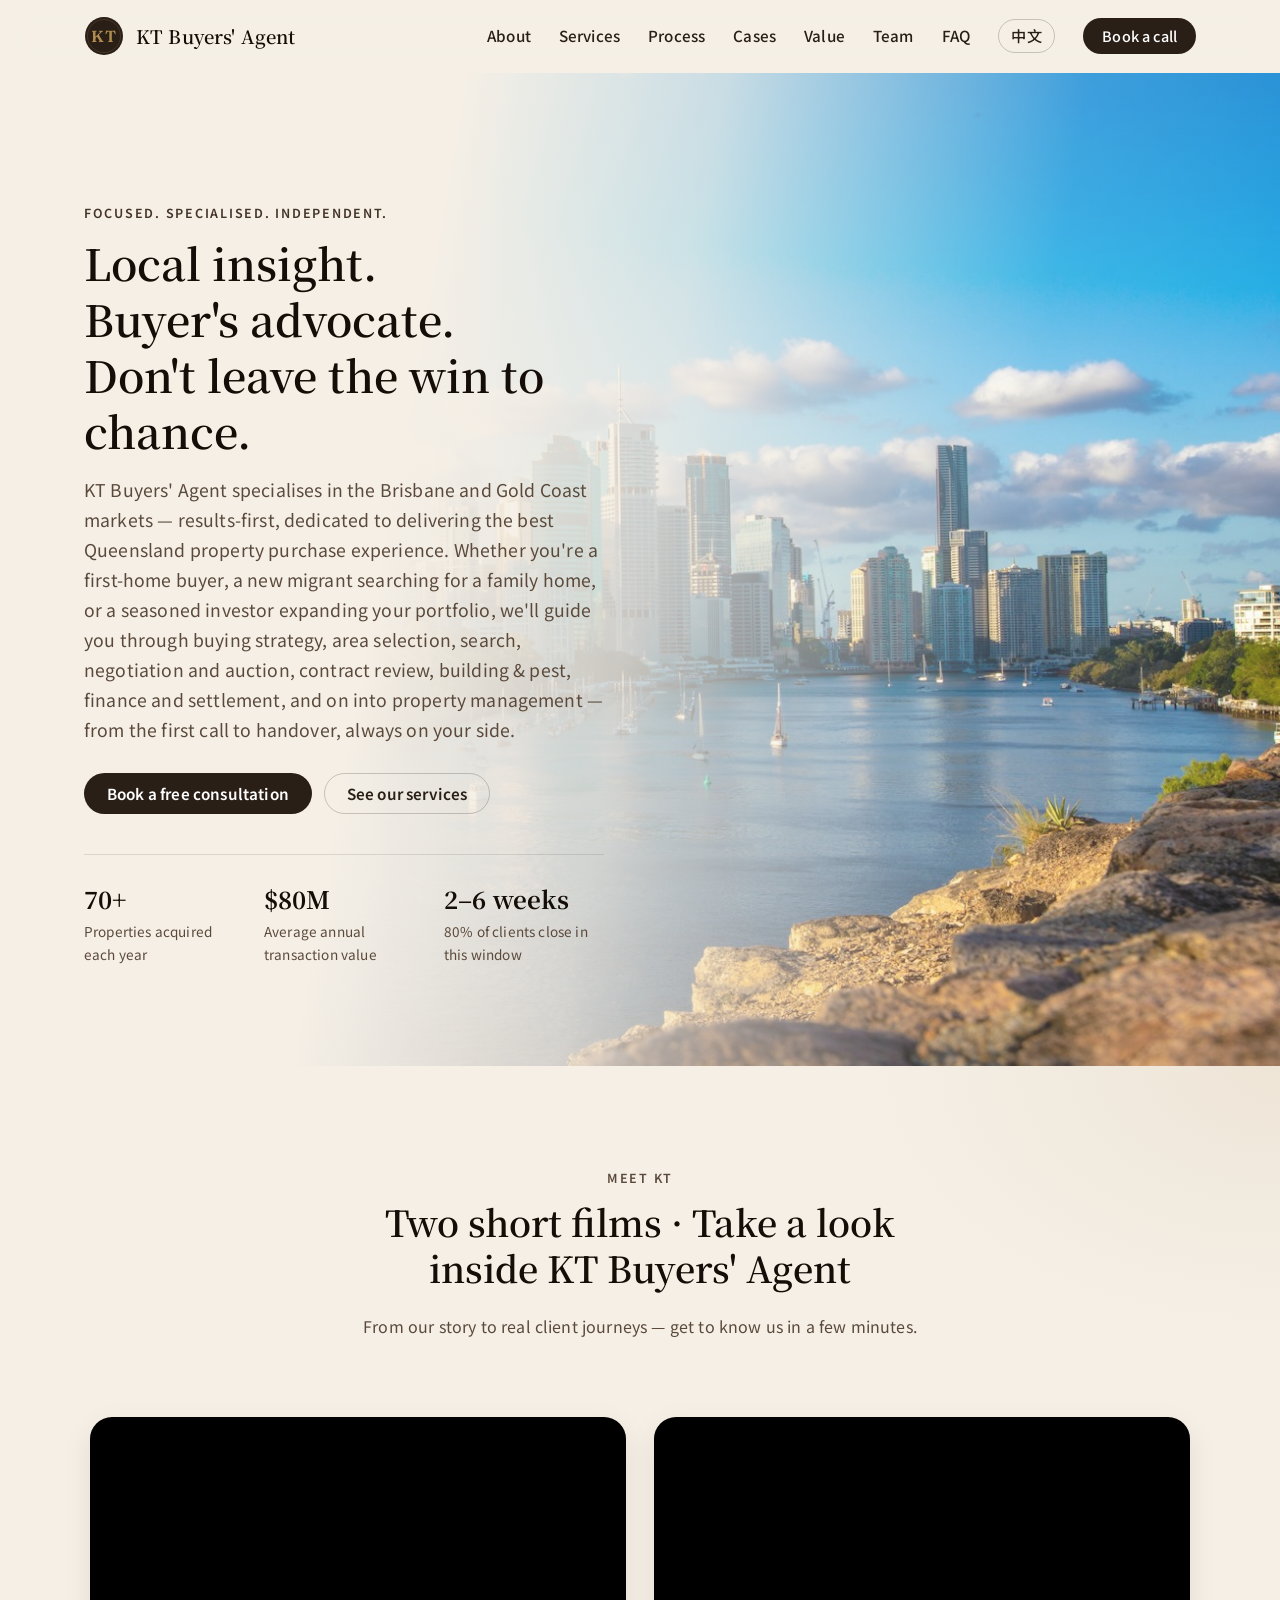
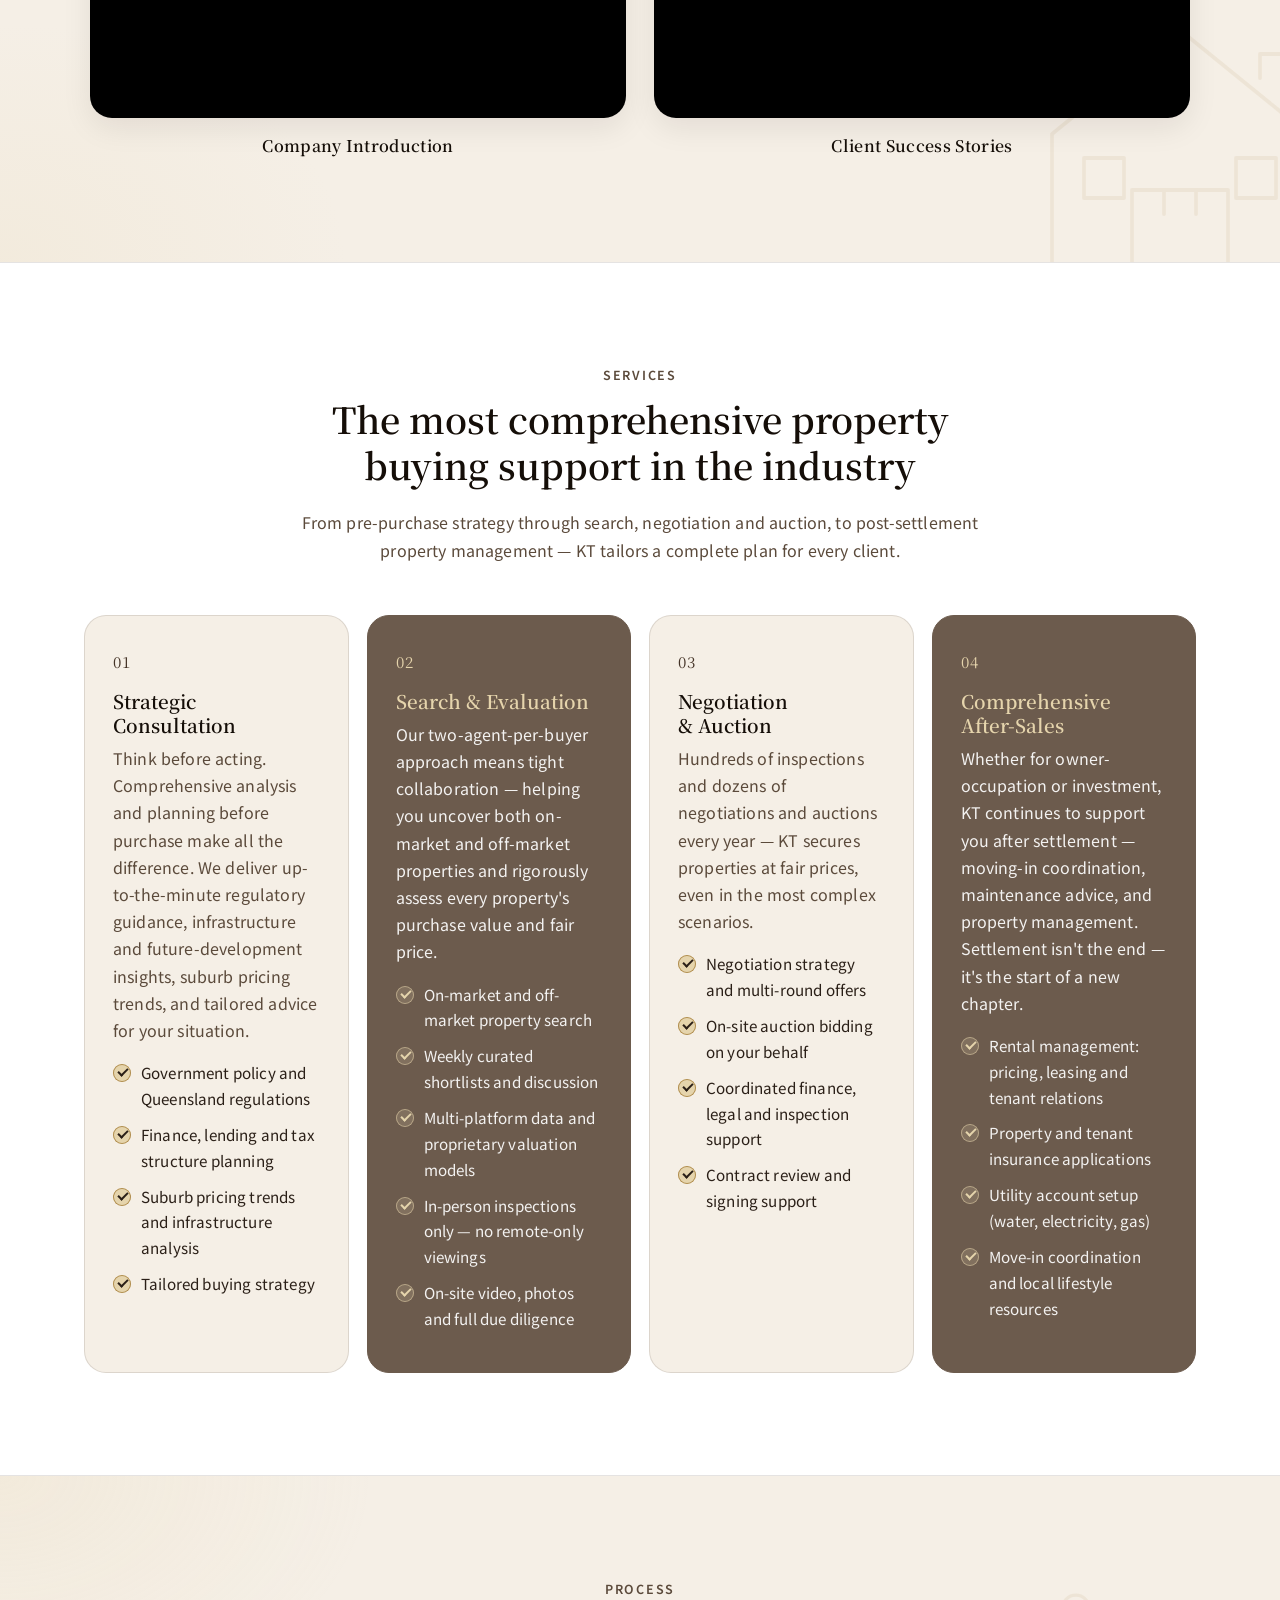
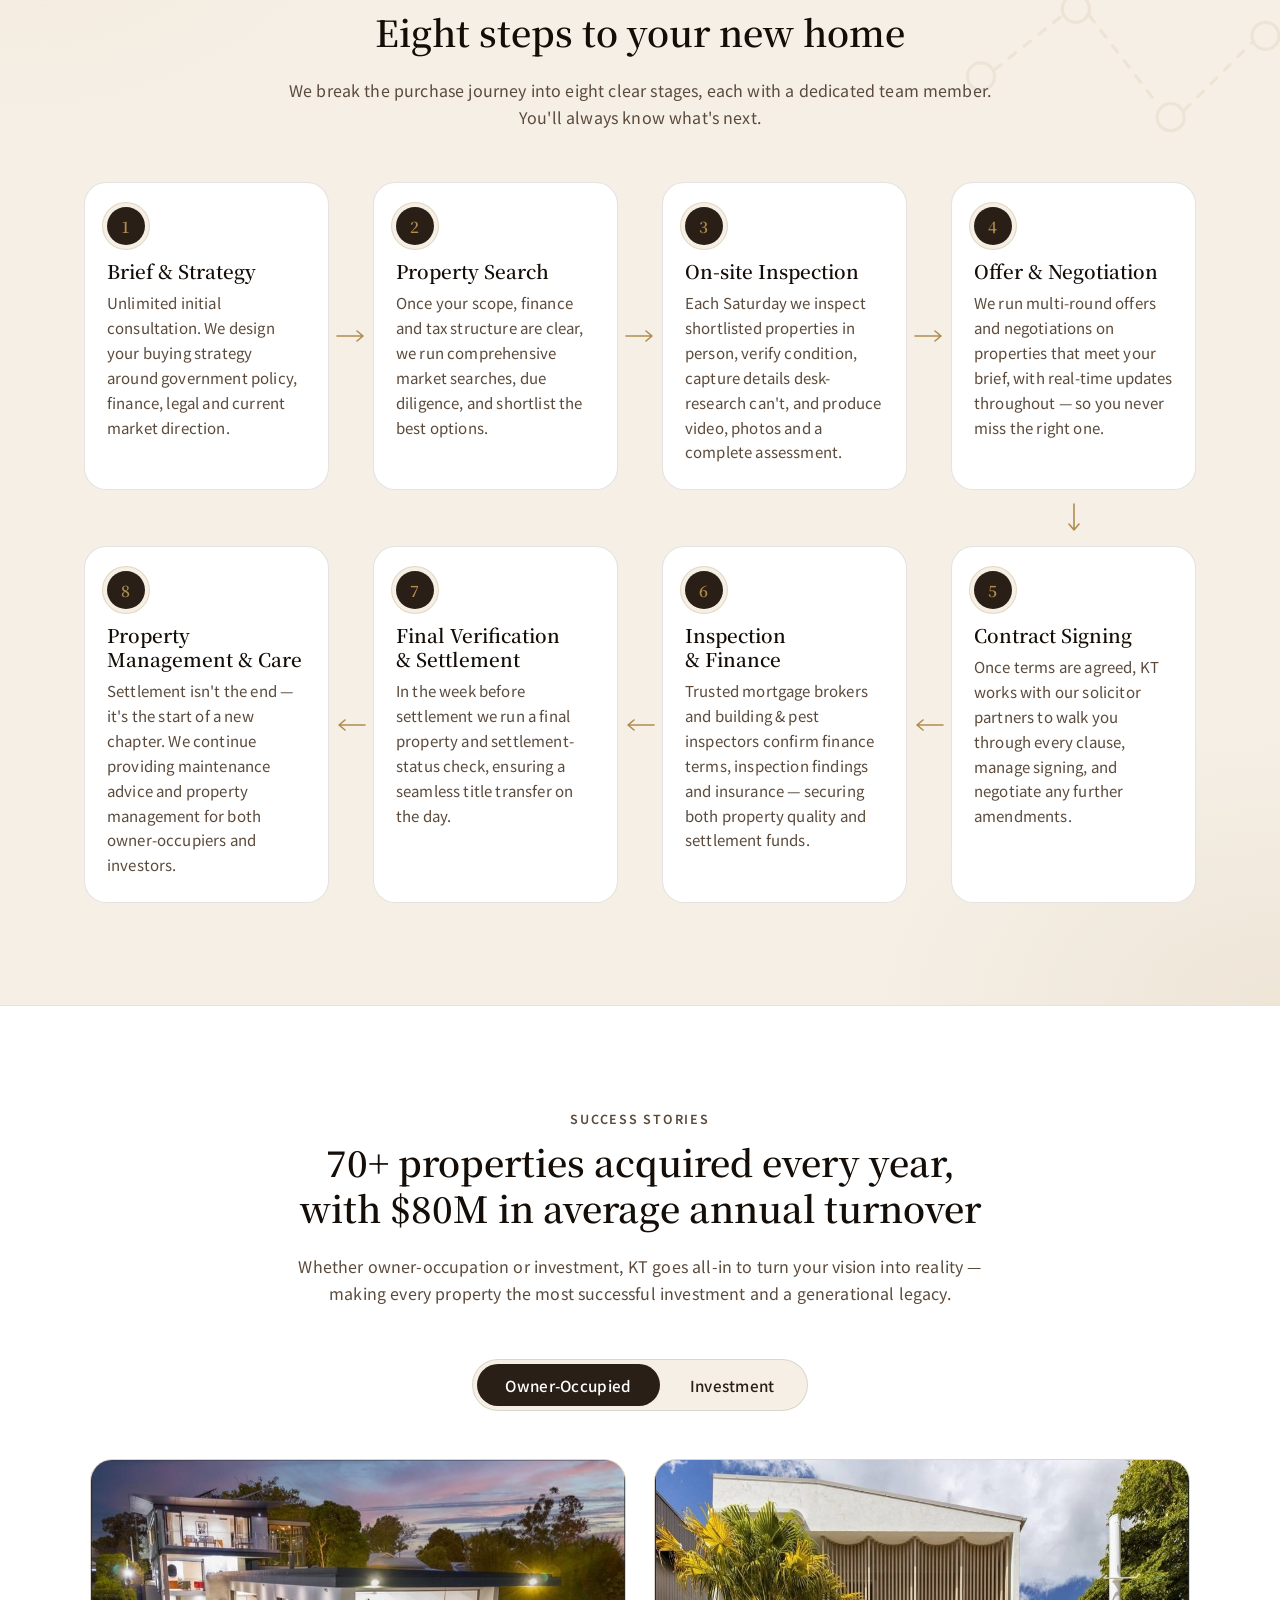
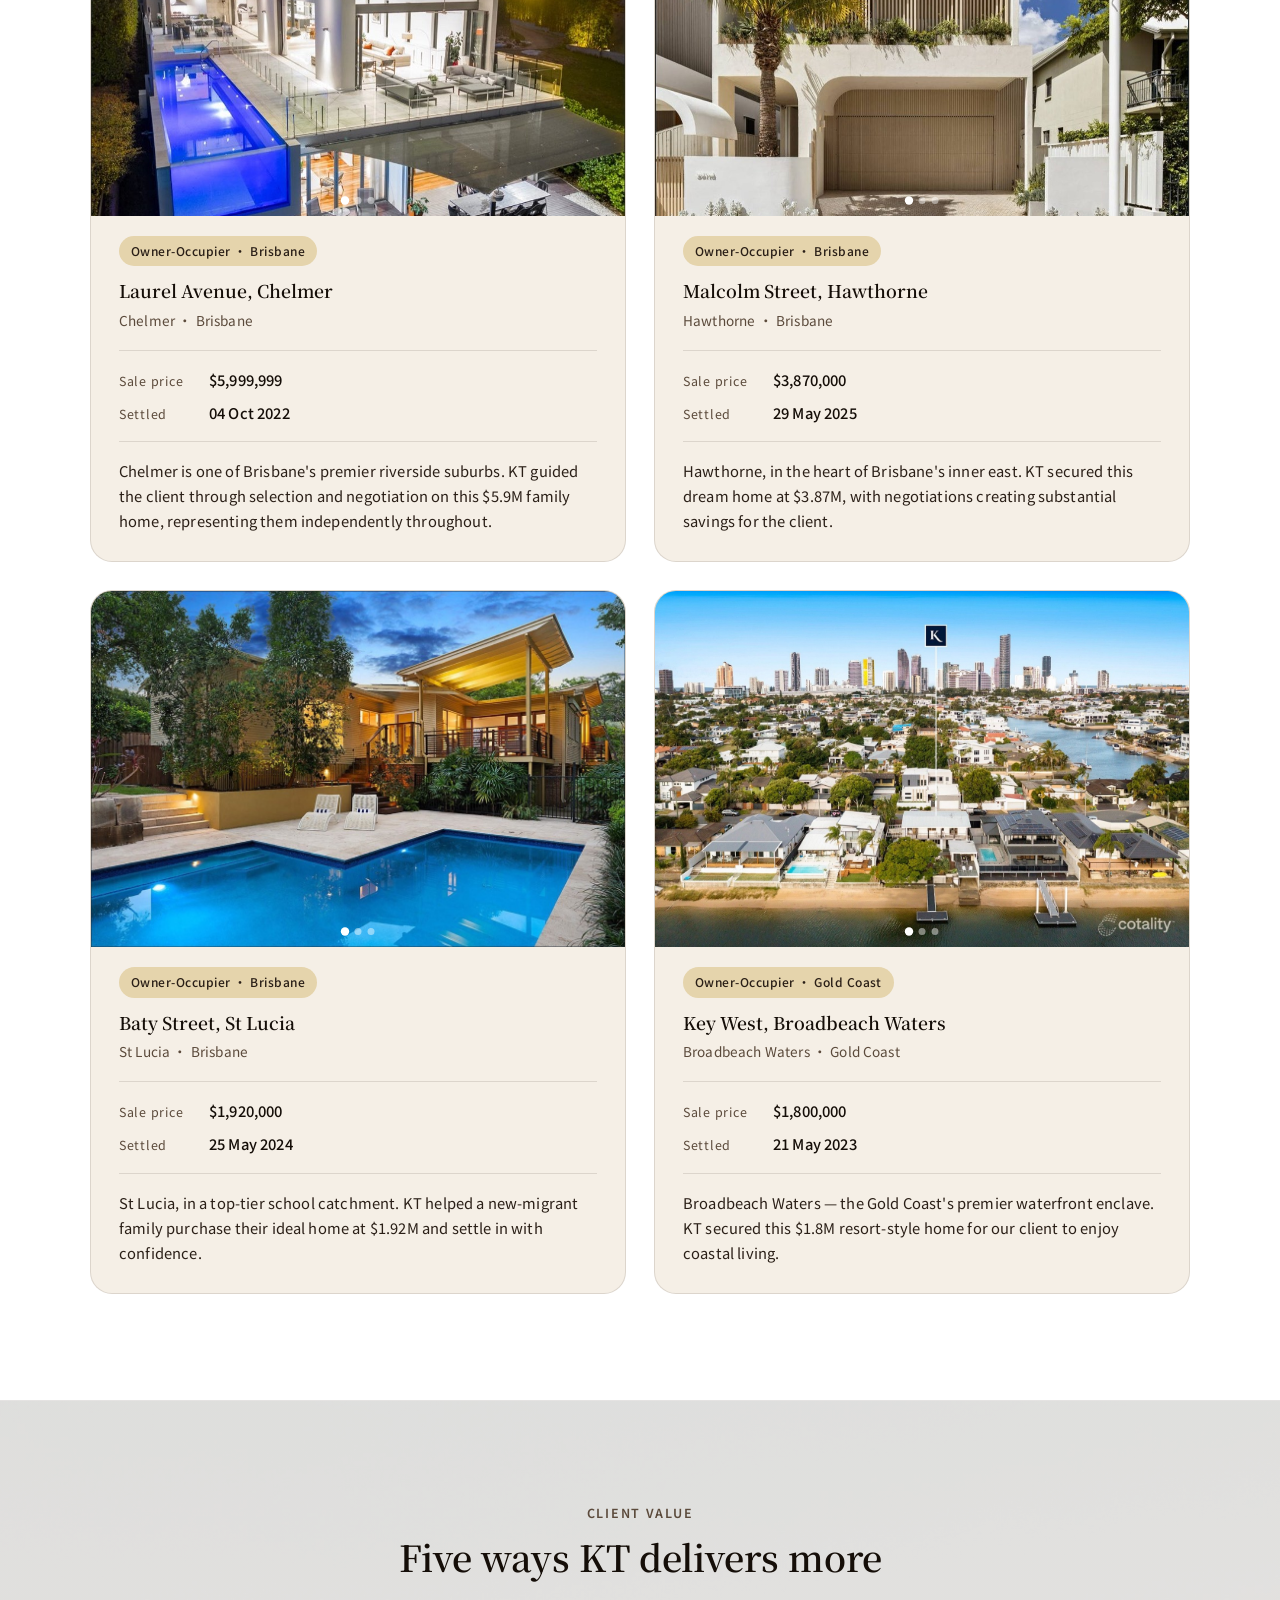
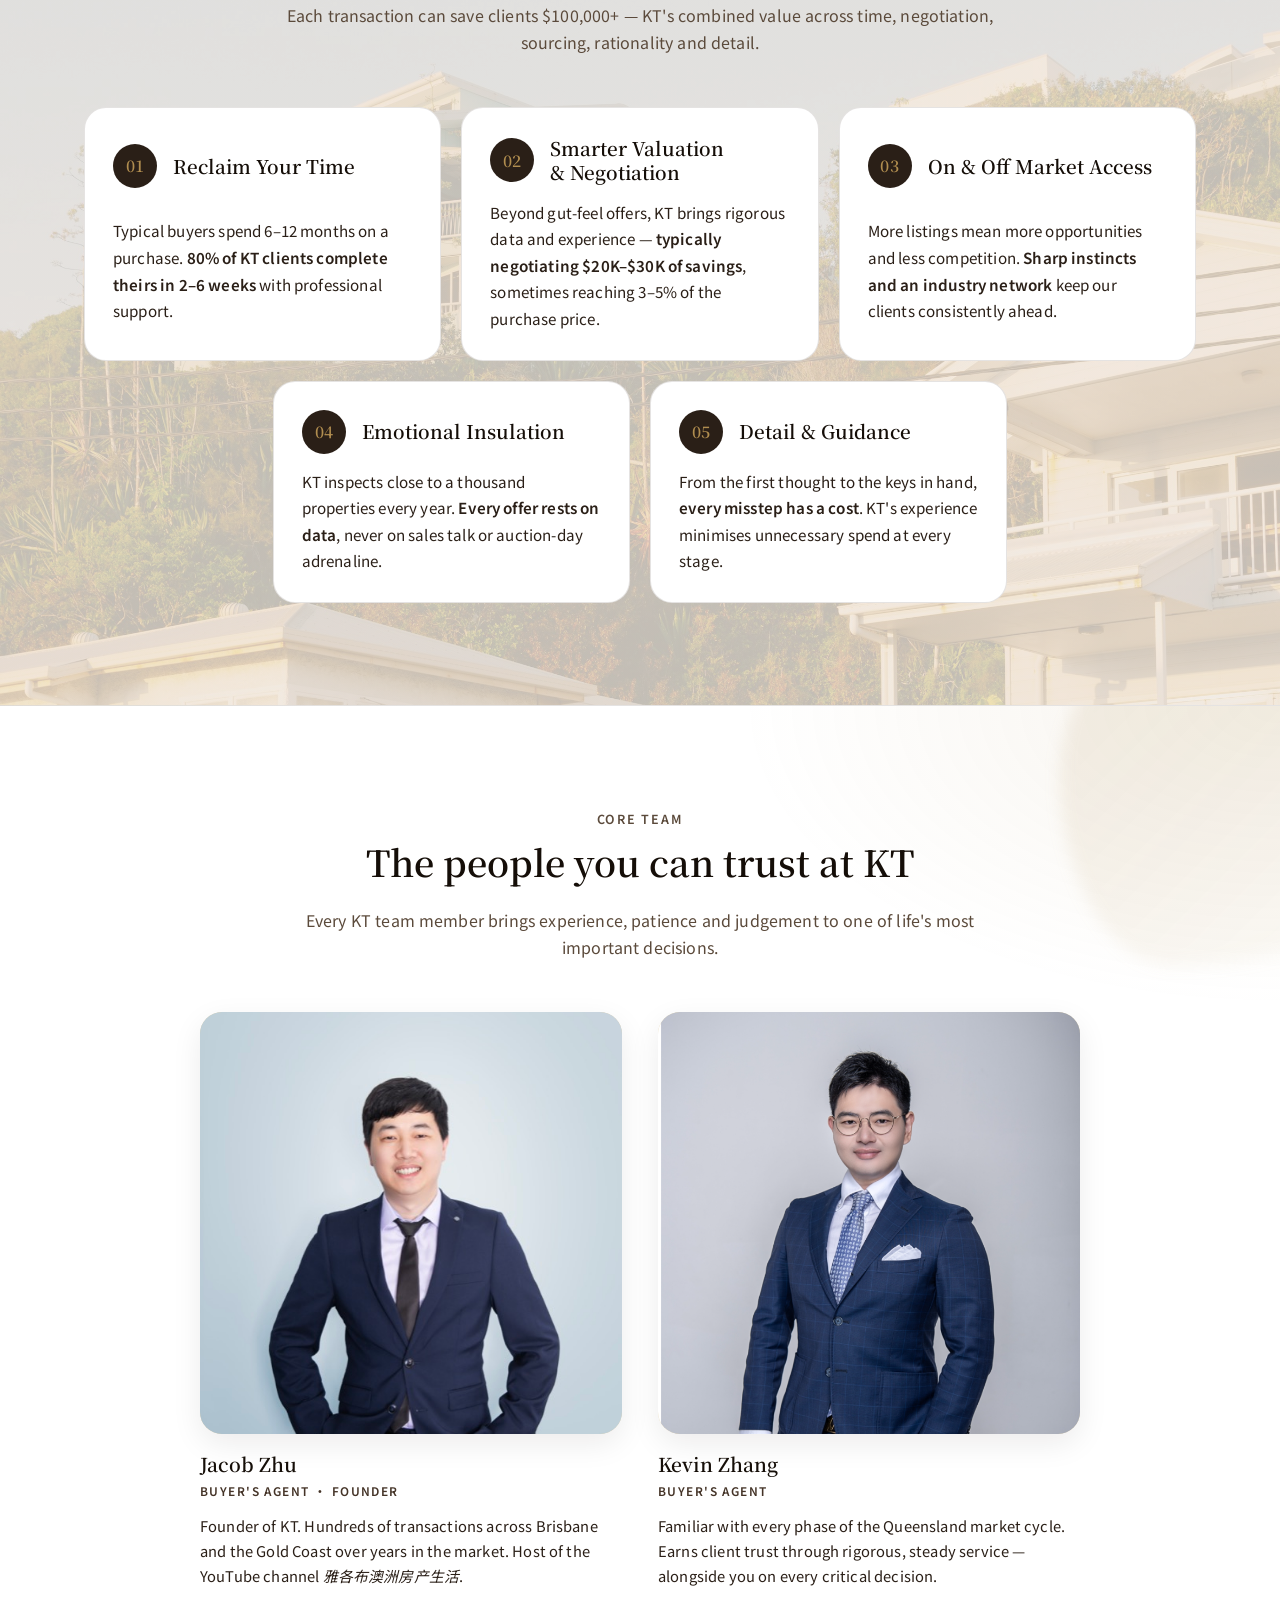
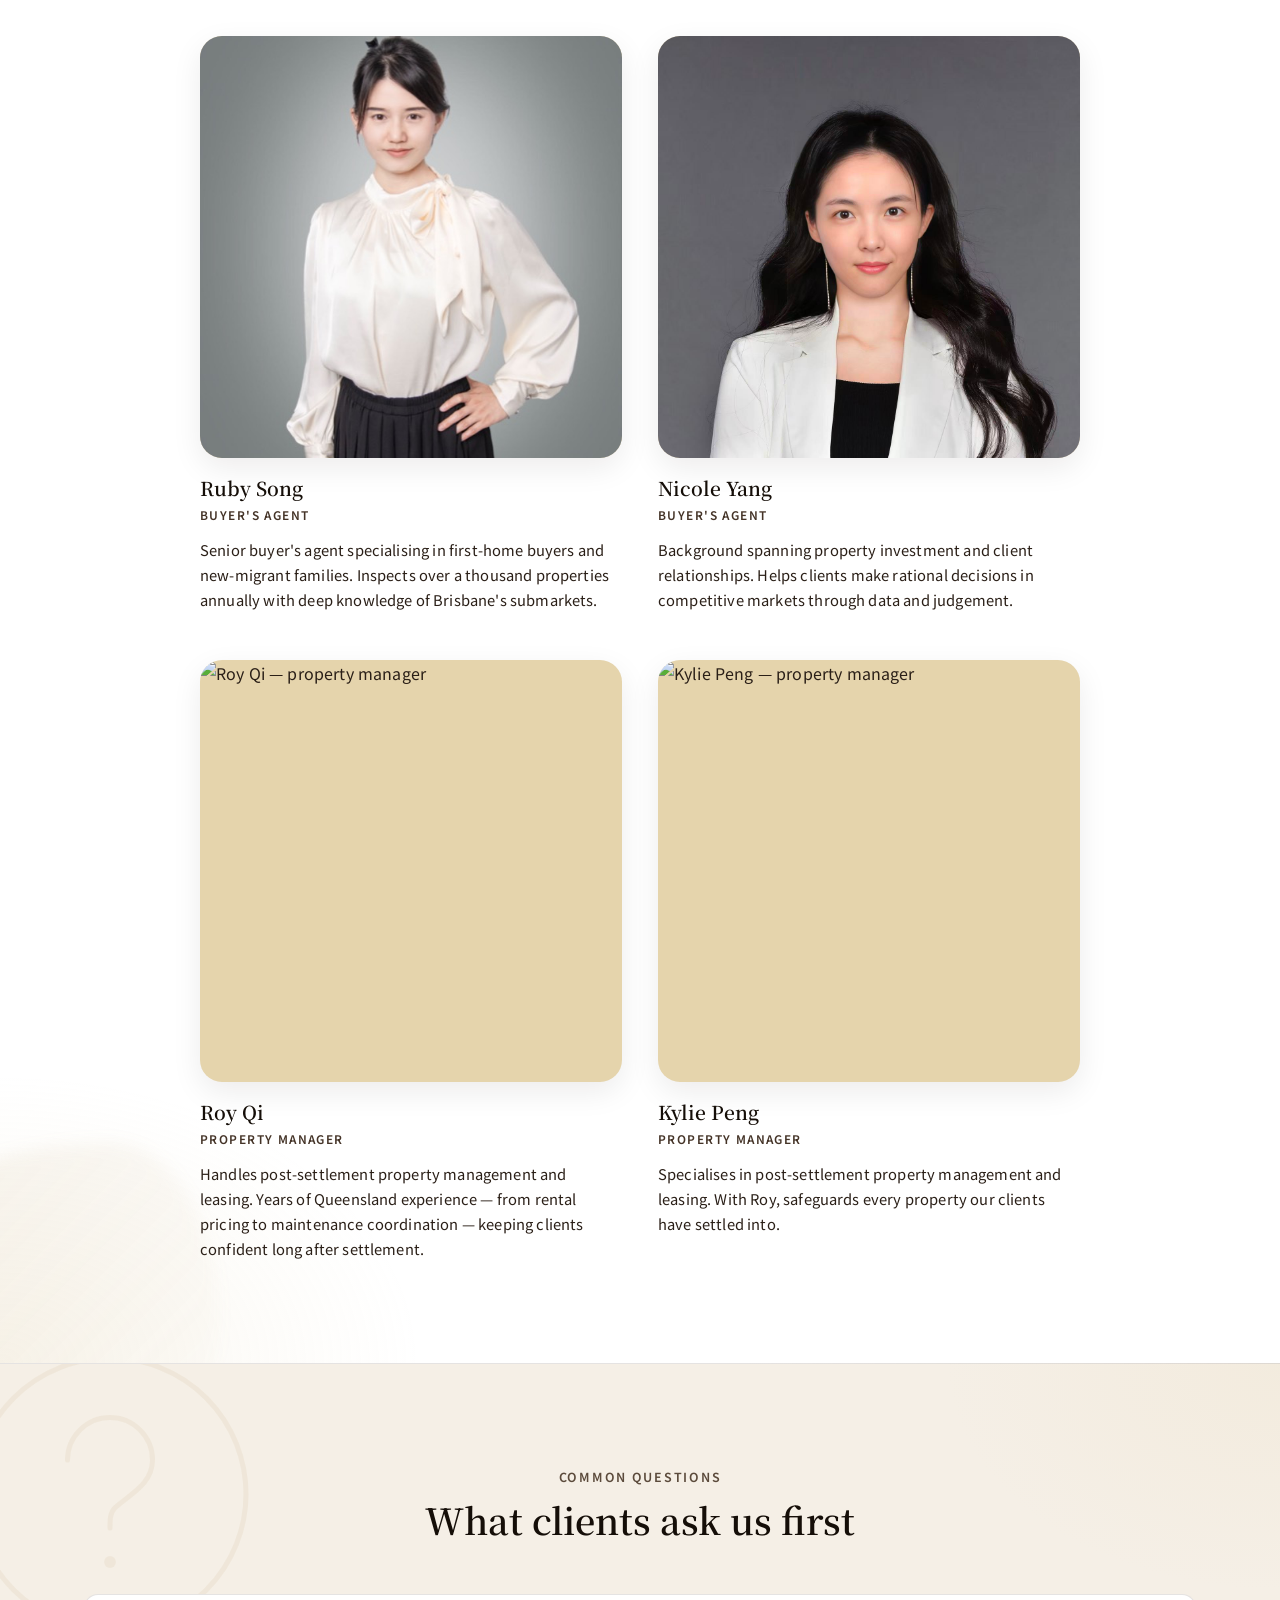
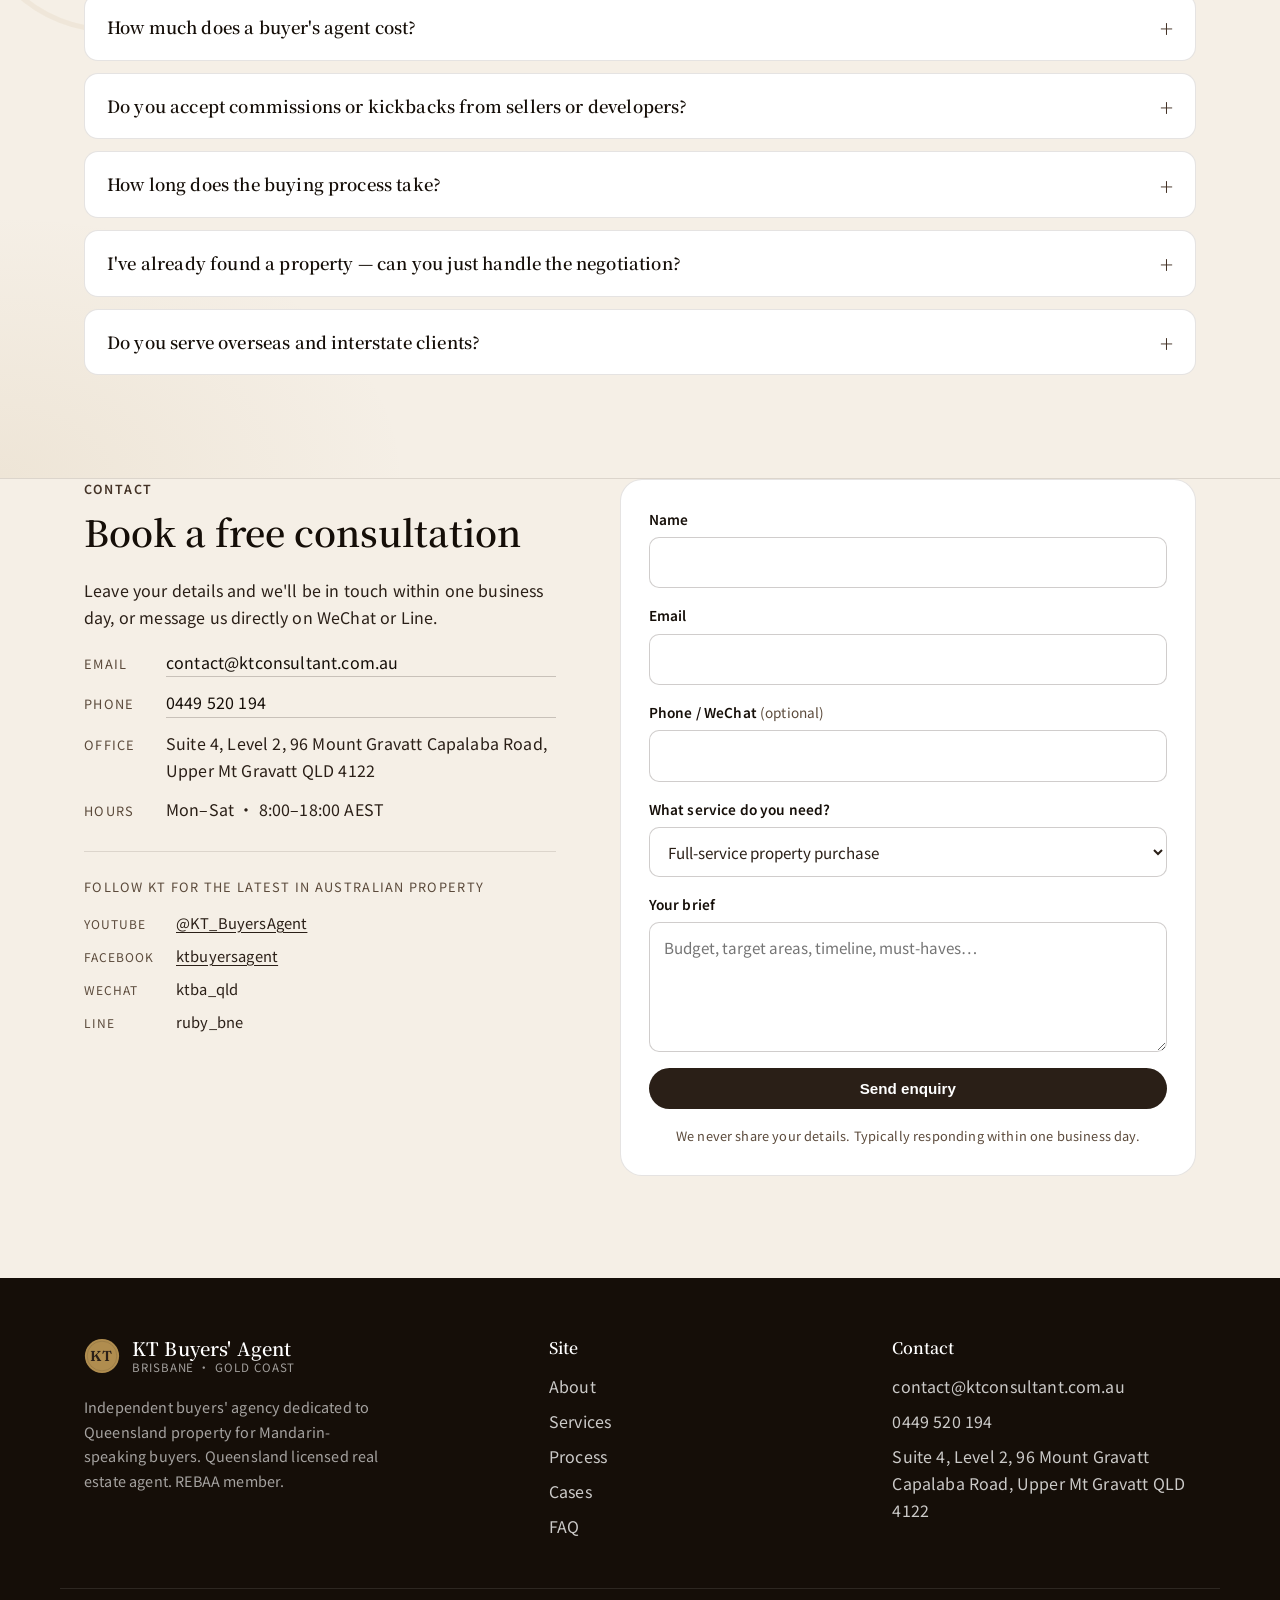
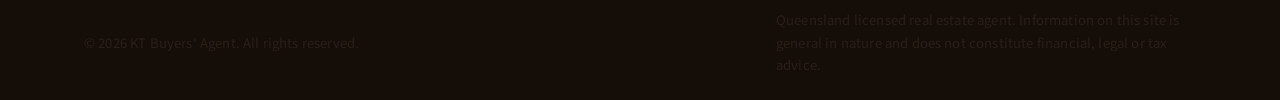
==== en/index.html @ fb166df8 "Update Roy Qi placeholder portrait: Asian male professional Swap the Unsplash placeholder for Roy fr" ====
<!doctype html>
<html lang="en-AU">
<head>
  <meta charset="utf-8" />
  <meta name="viewport" content="width=device-width, initial-scale=1" />
  <title>KT Buyers' Agent — Brisbane & Gold Coast Property Specialists</title>
  <meta name="description" content="KT Buyers' Agent serves Mandarin-speaking buyers across Brisbane and the Gold Coast — full-service search, negotiation, settlement and ongoing property management." />
  <meta name="theme-color" content="#2a1f17" />
  <meta property="og:title" content="KT Buyers' Agent — Brisbane & Gold Coast" />
  <meta property="og:description" content="Focused, specialised and independent. Local insight. Buyer's advocate. Don't leave the win to chance." />
  <meta property="og:type" content="website" />
  <link rel="icon" type="image/svg+xml" href="../assets/favicon.svg" />
  <link rel="preconnect" href="https://fonts.googleapis.com" />
  <link rel="preconnect" href="https://fonts.gstatic.com" crossorigin />
  <link href="https://fonts.googleapis.com/css2?family=Noto+Sans+SC:wght@400;500;600;700&family=Noto+Serif+SC:wght@500;600;700&family=Fraunces:opsz,wght@9..144,500;9..144,600;9..144,700&family=Inter:wght@400;500;600&display=swap" rel="stylesheet" />
  <link rel="stylesheet" href="../css/styles.css" />
</head>
<body>
  <a class="skip" href="#main">Skip to content</a>

  <header class="site-header" id="top">
    <div class="container nav">
      <a class="brand" href="#top" aria-label="KT Buyers' Agent home">
        <span class="brand-mark" aria-hidden="true">
          <svg viewBox="0 0 40 40" width="40" height="40" focusable="false">
            <circle cx="20" cy="20" r="19" fill="#2a1f17"/>
            <circle cx="20" cy="20" r="16.5" fill="none" stroke="#b08d4f" stroke-width="0.5" opacity="0.4"/>
            <text x="20" y="26" text-anchor="middle" font-family="'Fraunces', 'Noto Serif SC', Georgia, serif" font-weight="600" font-size="16" fill="#b08d4f" letter-spacing="1.5">KT</text>
          </svg>
        </span>
        <span class="brand-text">
          <span class="brand-name">KT Buyers' Agent</span>
        </span>
      </a>

      <button class="nav-toggle" aria-expanded="false" aria-controls="primary-nav" aria-label="Open navigation">
        <span></span><span></span><span></span>
      </button>

      <nav id="primary-nav" class="primary-nav" aria-label="Primary">
        <a href="#about">About</a>
        <a href="#services">Services</a>
        <a href="#process">Process</a>
        <a href="#cases">Cases</a>
        <a href="#value">Value</a>
        <a href="#team">Team</a>
        <a href="#faq">FAQ</a>
        <a class="lang-switch" href="../" hreflang="zh-CN" lang="zh" aria-label="切换至中文">中文</a>
        <a class="btn btn-primary nav-cta" href="#contact">Book a call</a>
      </nav>
    </div>
  </header>

  <main id="main">
    <section class="hero">
      <div class="container hero-grid">
        <div class="hero-copy">
          <p class="eyebrow">Focused. Specialised. Independent.</p>
          <h1>Local insight. Buyer's advocate.<br/>Don't leave the win to chance.</h1>
          <p class="lede">KT Buyers' Agent specialises in the Brisbane and Gold Coast markets — results-first, dedicated to delivering the best Queensland property purchase experience. Whether you're a first-home buyer, a new migrant searching for a family home, or a seasoned investor expanding your portfolio, we'll guide you through buying strategy, area selection, search, negotiation and auction, contract review, building &amp; pest, finance and settlement, and on into property management — from the first call to handover, always on your side.</p>
          <div class="cta-row">
            <a class="btn btn-primary" href="#contact">Book a free consultation</a>
            <a class="btn btn-ghost" href="#services">See our services</a>
          </div>
          <ul class="hero-stats" role="list">
            <li><strong>70+</strong><span>Properties acquired each year</span></li>
            <li><strong>$80M</strong><span>Average annual transaction value</span></li>
            <li><strong>2–6 weeks</strong><span>80% of clients close in this window</span></li>
          </ul>
        </div>
      </div>
    </section>

    <section id="about" class="section about">
      <div class="container">
        <header class="section-head">
          <p class="eyebrow">Meet KT</p>
          <h2>Two short films · Take a look inside KT Buyers' Agent</h2>
          <p>From our story to real client journeys — get to know us in a few minutes.</p>
        </header>
        <div class="about-videos">
          <div class="video-grid">
            <figure class="video-card">
              <div class="video-wrapper">
                <iframe src="https://www.youtube-nocookie.com/embed/Ad5TCToWDYM"
                        title="KT Buyers' Agent introduction"
                        loading="lazy"
                        allow="accelerometer; autoplay; clipboard-write; encrypted-media; gyroscope; picture-in-picture; web-share"
                        referrerpolicy="strict-origin-when-cross-origin"
                        allowfullscreen></iframe>
              </div>
              <figcaption>Company Introduction</figcaption>
            </figure>
            <figure class="video-card">
              <div class="video-wrapper">
                <iframe src="https://www.youtube-nocookie.com/embed/Dr2dKOiUdC4"
                        title="KT Buyers' Agent — client success stories"
                        loading="lazy"
                        allow="accelerometer; autoplay; clipboard-write; encrypted-media; gyroscope; picture-in-picture; web-share"
                        referrerpolicy="strict-origin-when-cross-origin"
                        allowfullscreen></iframe>
              </div>
              <figcaption>Client Success Stories</figcaption>
            </figure>
          </div>
        </div>
      </div>
    </section>

    <section id="services" class="section services">
      <div class="container">
        <header class="section-head">
          <p class="eyebrow">Services</p>
          <h2>The most comprehensive property buying support in the industry</h2>
          <p>From pre-purchase strategy through search, negotiation and auction, to post-settlement property management — KT tailors a complete plan for every client.</p>
        </header>

        <div class="card-grid">
          <article class="card">
            <span class="card-num">01</span>
            <h3>Strategic Consultation</h3>
            <p>Think before acting. Comprehensive analysis and planning before purchase make all the difference. We deliver up-to-the-minute regulatory guidance, infrastructure and future-development insights, suburb pricing trends, and tailored advice for your situation.</p>
            <ul class="tick-list">
              <li>Government policy and Queensland regulations</li>
              <li>Finance, lending and tax structure planning</li>
              <li>Suburb pricing trends and infrastructure analysis</li>
              <li>Tailored buying strategy</li>
            </ul>
          </article>

          <article class="card card-featured">
            <span class="card-num">02</span>
            <h3>Search &amp; Evaluation</h3>
            <p>Our two-agent-per-buyer approach means tight collaboration — helping you uncover both on-market and off-market properties and rigorously assess every property's purchase value and fair price.</p>
            <ul class="tick-list">
              <li>On-market and off-market property search</li>
              <li>Weekly curated shortlists and discussion</li>
              <li>Multi-platform data and proprietary valuation models</li>
              <li>In-person inspections only — no remote-only viewings</li>
              <li>On-site video, photos and full due diligence</li>
            </ul>
          </article>

          <article class="card">
            <span class="card-num">03</span>
            <h3>Negotiation &amp; Auction</h3>
            <p>Hundreds of inspections and dozens of negotiations and auctions every year — KT secures properties at fair prices, even in the most complex scenarios.</p>
            <ul class="tick-list">
              <li>Negotiation strategy and multi-round offers</li>
              <li>On-site auction bidding on your behalf</li>
              <li>Coordinated finance, legal and inspection support</li>
              <li>Contract review and signing support</li>
            </ul>
          </article>

          <article class="card card-featured">
            <span class="card-num">04</span>
            <h3>Comprehensive After-Sales</h3>
            <p>Whether for owner-occupation or investment, KT continues to support you after settlement — moving-in coordination, maintenance advice, and property management. Settlement isn't the end — it's the start of a new chapter.</p>
            <ul class="tick-list">
              <li>Rental management: pricing, leasing and tenant relations</li>
              <li>Property and tenant insurance applications</li>
              <li>Utility account setup (water, electricity, gas)</li>
              <li>Move-in coordination and local lifestyle resources</li>
            </ul>
          </article>
        </div>
      </div>
    </section>

    <section id="process" class="section process">
      <div class="container">
        <header class="section-head">
          <p class="eyebrow">Process</p>
          <h2>Eight steps to your new home</h2>
          <p>We break the purchase journey into eight clear stages, each with a dedicated team member. You'll always know what's next.</p>
        </header>

        <ol class="steps" role="list">
          <li>
            <span class="step-num">1</span>
            <h3>Brief &amp; Strategy</h3>
            <p>Unlimited initial consultation. We design your buying strategy around government policy, finance, legal and current market direction.</p>
          </li>
          <li>
            <span class="step-num">2</span>
            <h3>Property Search</h3>
            <p>Once your scope, finance and tax structure are clear, we run comprehensive market searches, due diligence, and shortlist the best options.</p>
          </li>
          <li>
            <span class="step-num">3</span>
            <h3>On-site Inspection</h3>
            <p>Each Saturday we inspect shortlisted properties in person, verify condition, capture details desk-research can't, and produce video, photos and a complete assessment.</p>
          </li>
          <li>
            <span class="step-num">4</span>
            <h3>Offer &amp; Negotiation</h3>
            <p>We run multi-round offers and negotiations on properties that meet your brief, with real-time updates throughout — so you never miss the right one.</p>
          </li>
          <li>
            <span class="step-num">5</span>
            <h3>Contract Signing</h3>
            <p>Once terms are agreed, KT works with our solicitor partners to walk you through every clause, manage signing, and negotiate any further amendments.</p>
          </li>
          <li>
            <span class="step-num">6</span>
            <h3>Inspection &amp; Finance</h3>
            <p>Trusted mortgage brokers and building &amp; pest inspectors confirm finance terms, inspection findings and insurance — securing both property quality and settlement funds.</p>
          </li>
          <li>
            <span class="step-num">7</span>
            <h3>Final Verification &amp; Settlement</h3>
            <p>In the week before settlement we run a final property and settlement-status check, ensuring a seamless title transfer on the day.</p>
          </li>
          <li>
            <span class="step-num">8</span>
            <h3>Property Management &amp; Care</h3>
            <p>Settlement isn't the end — it's the start of a new chapter. We continue providing maintenance advice and property management for both owner-occupiers and investors.</p>
          </li>
        </ol>
      </div>
    </section>

    <section id="cases" class="section cases">
      <div class="container">
        <header class="section-head">
          <p class="eyebrow">Success Stories</p>
          <h2>70+ properties acquired every year, with $80M in average annual turnover</h2>
          <p>Whether owner-occupation or investment, KT goes all-in to turn your vision into reality — making every property the most successful investment and a generational legacy.</p>
        </header>

        <div class="case-tabs-wrapper">
          <div class="case-tabs" role="tablist" aria-label="Case categories">
            <button class="case-tab is-active" data-target="self" type="button" role="tab" aria-selected="true">Owner-Occupied</button>
            <button class="case-tab" data-target="investment" type="button" role="tab" aria-selected="false">Investment</button>
          </div>
        </div>

        <div class="case-pages" data-active="self">
        <div class="case-page" data-page="self">
        <div class="case-grid">
          <article class="case-card">
            <div class="case-image case-carousel">
              <div class="case-slides">
                <img src="../assets/cases/case-1-chelmer-1.jpg" alt="Laurel Avenue, Chelmer" loading="lazy" />
                <img src="../assets/cases/case-1-chelmer-2.jpg" alt="Laurel Avenue, Chelmer" loading="lazy" />
                <img src="../assets/cases/case-1-chelmer-3.jpg" alt="Laurel Avenue, Chelmer" loading="lazy" />
              </div>
              <button class="carousel-prev" aria-label="Previous image">‹</button>
              <button class="carousel-next" aria-label="Next image">›</button>
              <div class="carousel-dots"><span class="active"></span><span></span><span></span></div>
            </div>
            <header class="case-head">
              <span class="case-tag">Owner-Occupier · Brisbane</span>
              <h3>Laurel Avenue, Chelmer</h3>
              <p class="case-meta">Chelmer · Brisbane</p>
            </header>
            <dl class="case-stats">
              <div><dt>Sale price</dt><dd>$5,999,999</dd></div>
              <div><dt>Settled</dt><dd>04 Oct 2022</dd></div>
            </dl>
            <p class="case-desc">Chelmer is one of Brisbane's premier riverside suburbs. KT guided the client through selection and negotiation on this $5.9M family home, representing them independently throughout.</p>
          </article>

          <article class="case-card">
            <div class="case-image case-carousel">
              <div class="case-slides">
                <img src="../assets/cases/case-2-hawthorne-1.jpg" alt="Malcolm Street, Hawthorne" loading="lazy" />
                <img src="../assets/cases/case-2-hawthorne-2.jpg" alt="Malcolm Street, Hawthorne" loading="lazy" />
                <img src="../assets/cases/case-2-hawthorne-3.jpg" alt="Malcolm Street, Hawthorne" loading="lazy" />
              </div>
              <button class="carousel-prev" aria-label="Previous image">‹</button>
              <button class="carousel-next" aria-label="Next image">›</button>
              <div class="carousel-dots"><span class="active"></span><span></span><span></span></div>
            </div>
            <header class="case-head">
              <span class="case-tag">Owner-Occupier · Brisbane</span>
              <h3>Malcolm Street, Hawthorne</h3>
              <p class="case-meta">Hawthorne · Brisbane</p>
            </header>
            <dl class="case-stats">
              <div><dt>Sale price</dt><dd>$3,870,000</dd></div>
              <div><dt>Settled</dt><dd>29 May 2025</dd></div>
            </dl>
            <p class="case-desc">Hawthorne, in the heart of Brisbane's inner east. KT secured this dream home at $3.87M, with negotiations creating substantial savings for the client.</p>
          </article>

          <article class="case-card">
            <div class="case-image case-carousel">
              <div class="case-slides">
                <img src="../assets/cases/case-3-stlucia-1.jpg" alt="Baty Street, St Lucia" loading="lazy" />
                <img src="../assets/cases/case-3-stlucia-2.jpg" alt="Baty Street, St Lucia" loading="lazy" />
                <img src="../assets/cases/case-3-stlucia-3.jpg" alt="Baty Street, St Lucia" loading="lazy" />
              </div>
              <button class="carousel-prev" aria-label="Previous image">‹</button>
              <button class="carousel-next" aria-label="Next image">›</button>
              <div class="carousel-dots"><span class="active"></span><span></span><span></span></div>
            </div>
            <header class="case-head">
              <span class="case-tag">Owner-Occupier · Brisbane</span>
              <h3>Baty Street, St Lucia</h3>
              <p class="case-meta">St Lucia · Brisbane</p>
            </header>
            <dl class="case-stats">
              <div><dt>Sale price</dt><dd>$1,920,000</dd></div>
              <div><dt>Settled</dt><dd>25 May 2024</dd></div>
            </dl>
            <p class="case-desc">St Lucia, in a top-tier school catchment. KT helped a new-migrant family purchase their ideal home at $1.92M and settle in with confidence.</p>
          </article>

          <article class="case-card">
            <div class="case-image case-carousel">
              <div class="case-slides">
                <img src="../assets/cases/case-4-broadbeachwaters-1.jpg" alt="Key West, Broadbeach Waters" loading="lazy" />
                <img src="../assets/cases/case-4-broadbeachwaters-2.jpg" alt="Key West, Broadbeach Waters" loading="lazy" />
                <img src="../assets/cases/case-4-broadbeachwaters-3.jpg" alt="Key West, Broadbeach Waters" loading="lazy" />
              </div>
              <button class="carousel-prev" aria-label="Previous image">‹</button>
              <button class="carousel-next" aria-label="Next image">›</button>
              <div class="carousel-dots"><span class="active"></span><span></span><span></span></div>
            </div>
            <header class="case-head">
              <span class="case-tag">Owner-Occupier · Gold Coast</span>
              <h3>Key West, Broadbeach Waters</h3>
              <p class="case-meta">Broadbeach Waters · Gold Coast</p>
            </header>
            <dl class="case-stats">
              <div><dt>Sale price</dt><dd>$1,800,000</dd></div>
              <div><dt>Settled</dt><dd>21 May 2023</dd></div>
            </dl>
            <p class="case-desc">Broadbeach Waters — the Gold Coast's premier waterfront enclave. KT secured this $1.8M resort-style home for our client to enjoy coastal living.</p>
          </article>
        </div>
        </div>

        <div class="case-page" data-page="investment">
        <div class="case-grid">
          <article class="case-card">
            <div class="case-image case-carousel">
              <div class="case-slides">
                <img src="../assets/cases/case-5-coomera-1.jpg" alt="Cirrus Way, Coomera" loading="lazy" />
                <img src="../assets/cases/case-5-coomera-2.jpg" alt="Cirrus Way, Coomera" loading="lazy" />
                <img src="../assets/cases/case-5-coomera-3.jpg" alt="Cirrus Way, Coomera" loading="lazy" />
              </div>
              <button class="carousel-prev" aria-label="Previous image">‹</button>
              <button class="carousel-next" aria-label="Next image">›</button>
              <div class="carousel-dots"><span class="active"></span><span></span><span></span></div>
            </div>
            <header class="case-head">
              <span class="case-tag">Investment · Gold Coast</span>
              <h3>Cirrus Way, Coomera</h3>
              <p class="case-meta">Coomera · Gold Coast</p>
            </header>
            <dl class="case-stats">
              <div><dt>Sale price</dt><dd>$1,240,000</dd></div>
              <div><dt>Settled</dt><dd>07 May 2024</dd></div>
            </dl>
            <p class="case-desc">Coomera sits along the Gold Coast's M1 growth corridor. KT helped an investor secure this high-potential home at $1.24M.</p>
          </article>

          <article class="case-card">
            <div class="case-image case-carousel">
              <div class="case-slides">
                <img src="../assets/cases/case-6-shailerpark-1.jpg" alt="Oak Street, Shailer Park" loading="lazy" />
                <img src="../assets/cases/case-6-shailerpark-2.jpg" alt="Oak Street, Shailer Park" loading="lazy" />
                <img src="../assets/cases/case-6-shailerpark-3.jpg" alt="Oak Street, Shailer Park" loading="lazy" />
              </div>
              <button class="carousel-prev" aria-label="Previous image">‹</button>
              <button class="carousel-next" aria-label="Next image">›</button>
              <div class="carousel-dots"><span class="active"></span><span></span><span></span></div>
            </div>
            <header class="case-head">
              <span class="case-tag">Investment · Logan</span>
              <h3>Oak Street, Shailer Park</h3>
              <p class="case-meta">Shailer Park · Logan</p>
            </header>
            <dl class="case-stats">
              <div><dt>Sale price</dt><dd>$1,050,000</dd></div>
              <div><dt>Settled</dt><dd>12 Dec 2024</dd></div>
            </dl>
            <p class="case-desc">Shailer Park offers strong school zones and established infrastructure. KT secured this premium Logan investment property at $1.05M for our client.</p>
          </article>

          <article class="case-card">
            <div class="case-image case-carousel">
              <div class="case-slides">
                <img src="../assets/cases/case-7-burpengaryeast-1.jpg" alt="O'Leary Avenue, Burpengary East" loading="lazy" />
                <img src="../assets/cases/case-7-burpengaryeast-2.jpg" alt="O'Leary Avenue, Burpengary East" loading="lazy" />
                <img src="../assets/cases/case-7-burpengaryeast-3.jpg" alt="O'Leary Avenue, Burpengary East" loading="lazy" />
              </div>
              <button class="carousel-prev" aria-label="Previous image">‹</button>
              <button class="carousel-next" aria-label="Next image">›</button>
              <div class="carousel-dots"><span class="active"></span><span></span><span></span></div>
            </div>
            <header class="case-head">
              <span class="case-tag">Investment · Moreton Bay</span>
              <h3>O'Leary Avenue, Burpengary East</h3>
              <p class="case-meta">Burpengary East · Moreton Bay</p>
            </header>
            <dl class="case-stats">
              <div><dt>Sale price</dt><dd>$1,255,000</dd></div>
              <div><dt>Settled</dt><dd>14 Apr 2025</dd></div>
            </dl>
            <p class="case-desc">Burpengary East lies along the Moreton Bay corridor north of Brisbane. KT secured this growth-ready investment for our client at $1.255M.</p>
          </article>

          <article class="case-card">
            <div class="case-image case-carousel">
              <div class="case-slides">
                <img src="../assets/cases/case-8-pimpama-1.jpg" alt="Manning Court, Pimpama" loading="lazy" />
                <img src="../assets/cases/case-8-pimpama-2.jpg" alt="Manning Court, Pimpama" loading="lazy" />
                <img src="../assets/cases/case-8-pimpama-3.jpg" alt="Manning Court, Pimpama" loading="lazy" />
              </div>
              <button class="carousel-prev" aria-label="Previous image">‹</button>
              <button class="carousel-next" aria-label="Next image">›</button>
              <div class="carousel-dots"><span class="active"></span><span></span><span></span></div>
            </div>
            <header class="case-head">
              <span class="case-tag">Investment · Gold Coast</span>
              <h3>Manning Court, Pimpama</h3>
              <p class="case-meta">Pimpama · Gold Coast</p>
            </header>
            <dl class="case-stats">
              <div><dt>Sale price</dt><dd>$854,500</dd></div>
              <div><dt>Settled</dt><dd>29 Jul 2025</dd></div>
            </dl>
            <p class="case-desc">Pimpama is one of the Gold Coast's fastest-growing investment suburbs. KT secured this entry-level rental property for our investor at $854,500.</p>
          </article>
        </div>
        </div>
        </div>
      </div>
    </section>

    <section id="value" class="section value">
      <div class="container">
        <header class="section-head">
          <p class="eyebrow">Client Value</p>
          <h2>Five ways KT delivers more</h2>
          <p>Each transaction can save clients $100,000+ — KT's combined value across time, negotiation, sourcing, rationality and detail.</p>
        </header>

        <div class="value-grid">
          <article class="value-item">
            <span class="value-num">01</span>
            <h3>Reclaim Your Time</h3>
            <p>Typical buyers spend 6–12 months on a purchase. <strong>80% of KT clients complete theirs in 2–6 weeks</strong> with professional support.</p>
          </article>

          <article class="value-item">
            <span class="value-num">02</span>
            <h3>Smarter Valuation &amp; Negotiation</h3>
            <p>Beyond gut-feel offers, KT brings rigorous data and experience — <strong>typically negotiating $20K–$30K of savings</strong>, sometimes reaching 3–5% of the purchase price.</p>
          </article>

          <article class="value-item">
            <span class="value-num">03</span>
            <h3>On &amp; Off Market Access</h3>
            <p>More listings mean more opportunities and less competition. <strong>Sharp instincts and an industry network</strong> keep our clients consistently ahead.</p>
          </article>

          <article class="value-item">
            <span class="value-num">04</span>
            <h3>Emotional Insulation</h3>
            <p>KT inspects close to a thousand properties every year. <strong>Every offer rests on data</strong>, never on sales talk or auction-day adrenaline.</p>
          </article>

          <article class="value-item">
            <span class="value-num">05</span>
            <h3>Detail &amp; Guidance</h3>
            <p>From the first thought to the keys in hand, <strong>every misstep has a cost</strong>. KT's experience minimises unnecessary spend at every stage.</p>
          </article>
        </div>
      </div>
    </section>

    <section id="team" class="section team-section">
      <div class="container">
        <header class="section-head">
          <p class="eyebrow">Core Team</p>
          <h2>The people you can trust at KT</h2>
          <p>Every KT team member brings experience, patience and judgement to one of life's most important decisions.</p>
        </header>

        <div class="team-members">
          <article class="team-member">
            <div class="team-photo">
              <img src="../assets/team/jacob.jpg" alt="Jacob Zhu — founder of KT Buyers' Agent" loading="lazy" />
            </div>
            <div class="team-bio">
              <h3>Jacob Zhu</h3>
              <p class="team-role">Buyer's Agent · Founder</p>
              <p>Founder of KT. Hundreds of transactions across Brisbane and the Gold Coast over years in the market. Host of the YouTube channel <em>雅各布澳洲房产生活</em>.</p>
            </div>
          </article>

          <article class="team-member">
            <div class="team-photo">
              <img src="../assets/team/kevin.png" alt="Kevin Zhang — buyer's agent" loading="lazy" />
            </div>
            <div class="team-bio">
              <h3>Kevin Zhang</h3>
              <p class="team-role">Buyer's Agent</p>
              <p>Familiar with every phase of the Queensland market cycle. Earns client trust through rigorous, steady service — alongside you on every critical decision.</p>
            </div>
          </article>

          <article class="team-member">
            <div class="team-photo">
              <img src="../assets/team/ruby.jpg" alt="Ruby Song — buyer's agent" loading="lazy" />
            </div>
            <div class="team-bio">
              <h3>Ruby Song</h3>
              <p class="team-role">Buyer's Agent</p>
              <p>Senior buyer's agent specialising in first-home buyers and new-migrant families. Inspects over a thousand properties annually with deep knowledge of Brisbane's submarkets.</p>
            </div>
          </article>

          <article class="team-member">
            <div class="team-photo">
              <img src="../assets/team/nicole.jpg" alt="Nicole Yang — buyer's agent" loading="lazy" />
            </div>
            <div class="team-bio">
              <h3>Nicole Yang</h3>
              <p class="team-role">Buyer's Agent</p>
              <p>Background spanning property investment and client relationships. Helps clients make rational decisions in competitive markets through data and judgement.</p>
            </div>
          </article>

          <article class="team-member">
            <div class="team-photo">
              <img src="https://images.unsplash.com/photo-1622977318832-82321bdd509f?w=900&q=80&auto=format&fit=crop" alt="Roy Qi — property manager" loading="lazy" />
            </div>
            <div class="team-bio">
              <h3>Roy Qi</h3>
              <p class="team-role">Property Manager</p>
              <p>Handles post-settlement property management and leasing. Years of Queensland experience — from rental pricing to maintenance coordination — keeping clients confident long after settlement.</p>
            </div>
          </article>

          <article class="team-member">
            <div class="team-photo">
              <img src="https://images.unsplash.com/photo-1573496359142-b8d87734a5a2?w=900&q=80&auto=format&fit=crop" alt="Kylie Peng — property manager" loading="lazy" />
            </div>
            <div class="team-bio">
              <h3>Kylie Peng</h3>
              <p class="team-role">Property Manager</p>
              <p>Specialises in post-settlement property management and leasing. With Roy, safeguards every property our clients have settled into.</p>
            </div>
          </article>
        </div>
      </div>
    </section>

    <section id="faq" class="section faq">
      <div class="container">
        <header class="section-head">
          <p class="eyebrow">Common Questions</p>
          <h2>What clients ask us first</h2>
        </header>
        <div class="faq-list">
          <details>
            <summary>How much does a buyer's agent cost?</summary>
            <p>Our full-service fee is <strong>1.5% of the purchase price + GST</strong>, formally documented via the Queensland Form 6 contract. <strong>For properties above $5M, the fee is capped at 1.5% of $5M — no further increase</strong>. Single-service work (negotiation-only, auction-only, etc.) is quoted separately. For most clients, the savings we negotiate alone cover our fee.</p>
          </details>
          <details>
            <summary>Do you accept commissions or kickbacks from sellers or developers?</summary>
            <p>Never. KT works exclusively for buyers — no commissions, kickbacks or referral fees from any third party. That's the core of our independence.</p>
          </details>
          <details>
            <summary>How long does the buying process take?</summary>
            <p>80% of KT clients complete the journey in 2–6 weeks. Sharper briefs in active sub-markets move faster; bespoke needs or quieter markets take longer. We never rush a transaction just to close one.</p>
          </details>
          <details>
            <summary>I've already found a property — can you just handle the negotiation?</summary>
            <p>Yes. We offer independent negotiation services covering valuation, risk assessment and full negotiation — no full search required.</p>
          </details>
          <details>
            <summary>Do you serve overseas and interstate clients?</summary>
            <p>Up to 70% of our clients are overseas PRs or interstate movers and investors. On your behalf we handle in-person inspections, video walk-throughs, contract review, building &amp; pest, and pre-settlement checks — with bilingual support so language and time-zone are never barriers.</p>
          </details>
        </div>
      </div>
    </section>

    <section id="contact" class="section contact">
      <div class="container contact-grid">
        <div class="contact-copy">
          <p class="eyebrow">Contact</p>
          <h2>Book a free consultation</h2>
          <p>Leave your details and we'll be in touch within one business day, or message us directly on WeChat or Line.</p>
          <ul class="contact-list">
            <li><span>Email</span><a href="mailto:contact@ktconsultant.com.au">contact@ktconsultant.com.au</a></li>
            <li><span>Phone</span><a href="tel:+61449520194">0449 520 194</a></li>
            <li><span>Office</span>Suite 4, Level 2, 96 Mount Gravatt Capalaba Road, Upper Mt Gravatt QLD 4122</li>
            <li><span>Hours</span>Mon–Sat · 8:00–18:00 AEST</li>
          </ul>
          <div class="socials">
            <p class="socials-label">Follow KT for the latest in Australian property</p>
            <ul>
              <li><span>YouTube</span><a href="https://www.youtube.com/@KT_BuyersAgent" target="_blank" rel="noopener">@KT_BuyersAgent</a></li>
              <li><span>Facebook</span><a href="https://www.facebook.com/ktbuyersagent" target="_blank" rel="noopener">ktbuyersagent</a></li>
              <li><span>WeChat</span>ktba_qld</li>
              <li><span>Line</span>ruby_bne</li>
            </ul>
          </div>
        </div>
        <form class="contact-form" action="https://formspree.io/f/your-id-here" method="post" novalidate>
          <div class="field">
            <label for="name">Name</label>
            <input id="name" name="name" type="text" required autocomplete="name" />
          </div>
          <div class="field">
            <label for="email">Email</label>
            <input id="email" name="email" type="email" required autocomplete="email" />
          </div>
          <div class="field">
            <label for="phone">Phone / WeChat <span class="muted">(optional)</span></label>
            <input id="phone" name="phone" type="tel" autocomplete="tel" />
          </div>
          <div class="field">
            <label for="service">What service do you need?</label>
            <select id="service" name="service">
              <option>Full-service property purchase</option>
              <option>Auction representation</option>
              <option>Negotiation &amp; contract review</option>
              <option>Not sure yet</option>
            </select>
          </div>
          <div class="field">
            <label for="message">Your brief</label>
            <textarea id="message" name="message" rows="4" placeholder="Budget, target areas, timeline, must-haves…"></textarea>
          </div>
          <button class="btn btn-primary btn-block" type="submit">Send enquiry</button>
          <p class="form-note">We never share your details. Typically responding within one business day.</p>
        </form>
      </div>
    </section>
  </main>

  <footer class="site-footer">
    <div class="container footer-grid">
      <div>
        <div class="brand brand--footer">
          <span class="brand-mark" aria-hidden="true">
            <svg viewBox="0 0 40 40" width="36" height="36" focusable="false">
              <circle cx="20" cy="20" r="19" fill="#b08d4f"/>
              <circle cx="20" cy="20" r="16.5" fill="none" stroke="#2a1f17" stroke-width="0.5" opacity="0.3"/>
              <text x="20" y="26" text-anchor="middle" font-family="'Fraunces', 'Noto Serif SC', Georgia, serif" font-weight="600" font-size="16" fill="#2a1f17" letter-spacing="1.5">KT</text>
            </svg>
          </span>
          <span class="brand-text">
            <span class="brand-name">KT Buyers' Agent</span>
            <span class="brand-tag">Brisbane · Gold Coast</span>
          </span>
        </div>
        <p class="footer-blurb">Independent buyers' agency dedicated to Queensland property for Mandarin-speaking buyers. Queensland licensed real estate agent. REBAA member.</p>
      </div>
      <div>
        <h4>Site</h4>
        <ul>
          <li><a href="#about">About</a></li>
          <li><a href="#services">Services</a></li>
          <li><a href="#process">Process</a></li>
          <li><a href="#cases">Cases</a></li>
          <li><a href="#faq">FAQ</a></li>
        </ul>
      </div>
      <div>
        <h4>Contact</h4>
        <ul>
          <li><a href="mailto:contact@ktconsultant.com.au">contact@ktconsultant.com.au</a></li>
          <li><a href="tel:+61449520194">0449 520 194</a></li>
          <li>Suite 4, Level 2, 96 Mount Gravatt Capalaba Road, Upper Mt Gravatt QLD 4122</li>
        </ul>
      </div>
    </div>
    <div class="container footer-bottom">
      <p>© <span id="year"></span> KT Buyers' Agent. All rights reserved.</p>
      <p class="small">Queensland licensed real estate agent. Information on this site is general in nature and does not constitute financial, legal or tax advice.</p>
    </div>
  </footer>

  <script src="../js/main.js" defer></script>
</body>
</html>
---- css/styles.css ----
:root {
  --green-900: #150e08;
  --green-800: #2a1f17;
  --green-700: #443327;
  --green-600: #6b5847;
  --sand: #b08d4f;
  --sand-100: #e5d4ac;
  --cream: #f5efe6;
  --ink: #2a1f17;
  --ink-muted: #5b4a3b;
  --line: rgba(42, 31, 23, 0.12);
  --line-strong: rgba(42, 31, 23, 0.22);
  --max: 1160px;
  --radius: 14px;
  --radius-lg: 22px;
  --shadow-sm: 0 1px 2px rgba(21, 14, 8, 0.06), 0 2px 6px rgba(21, 14, 8, 0.04);
  --shadow-md: 0 10px 30px rgba(21, 14, 8, 0.08);
  --ease: cubic-bezier(0.22, 1, 0.36, 1);
}

* { box-sizing: border-box; }
html { scroll-behavior: smooth; -webkit-text-size-adjust: 100%; }
body {
  margin: 0;
  font-family: "Noto Sans SC", "PingFang SC", "Hiragino Sans GB", "Microsoft YaHei", "Inter", ui-sans-serif, system-ui, -apple-system, "Segoe UI", Roboto, sans-serif;
  color: var(--ink);
  background: var(--cream);
  line-height: 1.7;
  letter-spacing: 0.01em;
  -webkit-font-smoothing: antialiased;
  text-rendering: optimizeLegibility;
}

img, svg { max-width: 100%; display: block; }
a { color: var(--green-800); text-underline-offset: 3px; }
a:hover { color: var(--green-600); }

.container { width: 100%; max-width: var(--max); margin: 0 auto; padding: 0 24px; }

h1, h2, h3, h4 {
  font-family: "Noto Serif SC", "Source Han Serif SC", "PingFang SC", "Fraunces", Georgia, serif;
  font-weight: 600;
  letter-spacing: 0;
  line-height: 1.28;
  margin: 0 0 0.6em;
  color: var(--green-900);
  text-wrap: balance;
}
.lede { text-wrap: pretty; }
h1 { font-size: clamp(1.75rem, 3.1vw + 0.5rem, 2.7rem); line-height: 1.3; }
h2 { font-size: clamp(1.55rem, 2.2vw + 0.8rem, 2.25rem); }
h3 { font-size: 1.18rem; }
p  { margin: 0 0 1em; color: var(--ink); }
.lede { font-size: 1.1rem; color: var(--ink-muted); max-width: 52ch; }

.eyebrow {
  text-transform: uppercase;
  letter-spacing: 0.14em;
  font-size: 0.78rem;
  font-weight: 600;
  color: var(--green-700);
  margin: 0 0 0.75em;
}

.muted { color: var(--ink-muted); font-weight: 400; }

/* Skip link */
.skip {
  position: absolute; left: -9999px; top: 0;
  background: var(--green-800); color: #fff;
  padding: 10px 14px; border-radius: 0 0 8px 0; z-index: 100;
}
.skip:focus { left: 0; }

/* Buttons */
.btn {
  display: inline-flex; align-items: center; justify-content: center;
  gap: 8px;
  padding: 12px 22px;
  font-weight: 600; font-size: 0.95rem;
  border-radius: 999px;
  text-decoration: none;
  border: 1px solid transparent;
  cursor: pointer;
  transition: transform 0.2s var(--ease), background 0.2s var(--ease), color 0.2s var(--ease), border-color 0.2s var(--ease);
  line-height: 1;
}
.btn-primary { background: var(--green-800); color: #fff; }
.btn-primary:hover { background: var(--green-700); color: #fff; transform: translateY(-1px); }
.btn-ghost { background: transparent; color: var(--green-800); border-color: var(--line-strong); }
.btn-ghost:hover { background: rgba(42, 31, 23, 0.06); }

.btn-block { width: 100%; }

/* Header */
.site-header {
  position: sticky; top: 0; z-index: 50;
  background: rgba(245, 239, 230, 0.82);
  backdrop-filter: saturate(140%) blur(14px);
  -webkit-backdrop-filter: saturate(140%) blur(14px);
  border-bottom: 1px solid transparent;
  transition: border-color 0.2s var(--ease), background 0.2s var(--ease);
}
.site-header.scrolled { border-bottom-color: var(--line); background: rgba(245, 239, 230, 0.94); }

.nav { display: flex; align-items: center; justify-content: space-between; height: 72px; gap: 18px; }

.brand { display: inline-flex; align-items: center; gap: 12px; text-decoration: none; color: inherit; }
.brand-mark { display: inline-flex; }
.brand-text { display: inline-flex; flex-direction: column; line-height: 1; }
.brand-name { font-family: "Noto Serif SC", "Source Han Serif SC", "Fraunces", Georgia, serif; font-size: 1.15rem; font-weight: 600; color: var(--green-900); }
.brand-tag  { font-size: 0.72rem; color: var(--ink-muted); margin-top: 4px; letter-spacing: 0.08em; text-transform: uppercase; }

.primary-nav { display: flex; align-items: center; gap: 28px; }
.primary-nav a { color: var(--ink); text-decoration: none; font-size: 0.95rem; font-weight: 500; }
.primary-nav a:hover { color: var(--green-700); }
.primary-nav .nav-cta { color: #fff; padding: 10px 18px; font-size: 0.9rem; }

.lang-switch {
  display: inline-flex; align-items: center; justify-content: center;
  min-width: 44px; height: 34px; padding: 0 12px;
  border: 1px solid var(--line-strong);
  border-radius: 999px;
  font-size: 0.82rem; font-weight: 500;
  color: var(--green-800) !important;
  text-decoration: none;
  letter-spacing: 0.04em;
  transition: background 0.2s var(--ease), border-color 0.2s var(--ease), color 0.2s var(--ease);
}
.lang-switch:hover { background: var(--green-800); border-color: var(--green-800); color: #fff !important; }

.nav-toggle {
  display: none;
  width: 42px; height: 42px;
  border: 1px solid var(--line-strong);
  border-radius: 10px;
  background: transparent; cursor: pointer;
  padding: 10px; gap: 4px;
  flex-direction: column; justify-content: space-between;
}
.nav-toggle span { display: block; height: 2px; background: var(--green-900); border-radius: 2px; transition: transform 0.2s var(--ease), opacity 0.2s var(--ease); }
.nav-toggle[aria-expanded="true"] span:nth-child(1) { transform: translateY(7px) rotate(45deg); }
.nav-toggle[aria-expanded="true"] span:nth-child(2) { opacity: 0; }
.nav-toggle[aria-expanded="true"] span:nth-child(3) { transform: translateY(-7px) rotate(-45deg); }

/* Hero */
.hero {
  position: relative; overflow: hidden;
  padding: clamp(72px, 11vw, 130px) 0 clamp(64px, 8vw, 100px);
  background:
    linear-gradient(100deg,
      var(--cream) 0%,
      var(--cream) 32%,
      rgba(245, 239, 230, 0.82) 50%,
      rgba(245, 239, 230, 0.25) 75%,
      rgba(245, 239, 230, 0.1) 100%),
    url("../assets/homes/hero.jpg") right center / cover no-repeat;
  background-color: var(--cream);
}
@media (max-width: 960px) {
  .hero {
    background:
      linear-gradient(180deg,
        var(--cream) 0%,
        rgba(245, 239, 230, 0.9) 55%,
        rgba(245, 239, 230, 0.7) 100%),
      url("../assets/homes/hero.jpg") center bottom / cover no-repeat;
    background-color: var(--cream);
  }
}
.hero-grid {
  display: grid; gap: clamp(32px, 5vw, 64px);
  grid-template-columns: 1.15fr 0.85fr; align-items: center;
}
.hero h1 { margin-bottom: 0.4em; }
.cta-row { display: flex; flex-wrap: wrap; gap: 12px; margin-top: 28px; }
.hero-stats {
  list-style: none; padding: 0; margin: 40px 0 0;
  display: grid; grid-template-columns: repeat(3, 1fr); gap: 20px;
  border-top: 1px solid var(--line); padding-top: 24px;
  max-width: 520px;
}
.hero-stats li { display: flex; flex-direction: column; }
.hero-stats strong { font-family: "Noto Serif SC", "Source Han Serif SC", "Fraunces", Georgia, serif; font-size: 1.5rem; color: var(--green-900); }
.hero-stats span { font-size: 0.85rem; color: var(--ink-muted); }

.hero-card {
  background: #fff;
  border-radius: var(--radius-lg);
  padding: 32px;
  box-shadow: var(--shadow-md);
  border: 1px solid var(--line);
}
.hero-video { align-self: center; }
.hero-card h2 { font-size: 1.35rem; margin-bottom: 8px; }
.hero-card p { color: var(--ink-muted); margin-bottom: 18px; }
.hero-card .btn { margin-top: 8px; }

.tick-list { list-style: none; padding: 0; margin: 0 0 12px; display: grid; gap: 10px; }
.tick-list li {
  position: relative; padding-left: 28px;
  color: var(--ink); font-size: 0.95rem;
}
.tick-list li::before {
  content: ""; position: absolute; left: 0; top: 4px;
  width: 18px; height: 18px; border-radius: 50%;
  background: var(--sand-100);
  box-shadow: inset 0 0 0 1px var(--sand);
}
.tick-list li::after {
  content: ""; position: absolute; left: 5px; top: 8px;
  width: 8px; height: 4px;
  border-left: 2px solid var(--green-800);
  border-bottom: 2px solid var(--green-800);
  transform: rotate(-45deg);
}

/* Sections */
.section { padding: clamp(64px, 8vw, 112px) 0; }
.section-head { max-width: 720px; margin: 0 auto clamp(32px, 4vw, 52px); text-align: center; }
.section-head p { color: var(--ink-muted); }

/* Services */
.services { background: #fff; border-top: 1px solid var(--line); border-bottom: 1px solid var(--line); }
.card-grid {
  display: grid; gap: 18px;
  grid-template-columns: repeat(4, 1fr);
}
.card {
  position: relative;
  background: var(--cream);
  border: 1px solid var(--line);
  border-radius: var(--radius-lg);
  padding: 32px 28px 28px;
  transition: transform 0.3s var(--ease), box-shadow 0.3s var(--ease), border-color 0.3s var(--ease);
}
.card:hover { transform: translateY(-3px); box-shadow: var(--shadow-md); border-color: var(--line-strong); }
.card-num {
  display: inline-block; font-family: "Noto Serif SC", "Source Han Serif SC", "Fraunces", Georgia, serif;
  font-size: 0.95rem; color: var(--green-700); margin-bottom: 14px;
  letter-spacing: 0.08em;
}
.card h3 { margin-bottom: 8px; }
.card p { color: var(--ink-muted); margin-bottom: 16px; }

.card-featured { background: #6c5b4d; color: #fff; border-color: #6c5b4d; }
.card-featured .card-num { color: var(--sand-100); }
.card-featured h3 { color: var(--sand-100); }
.card-featured p { color: rgba(255, 255, 255, 0.92); }
.card-featured .tick-list li { color: rgba(255, 255, 255, 0.92); }
.card-featured .tick-list li::before { background: rgba(229, 212, 172, 0.18); box-shadow: inset 0 0 0 1px rgba(229, 212, 172, 0.55); }
.card-featured .tick-list li::after { border-color: var(--sand-100); }
.badge {
  position: absolute; top: 20px; right: 20px;
  font-size: 0.7rem; text-transform: uppercase; letter-spacing: 0.1em;
  background: var(--sand); color: var(--green-900);
  padding: 6px 10px; border-radius: 999px; font-weight: 600;
}

/* Process */
.process {
  position: relative;
  overflow: hidden;
  background-color: var(--cream);
  background-image:
    radial-gradient(620px 420px at 0% 0%, rgba(229, 212, 172, 0.18), transparent 60%),
    radial-gradient(700px 460px at 100% 100%, rgba(176, 141, 79, 0.10), transparent 60%);
}
.process > .container { position: relative; z-index: 1; }
.process::before {
  content: "";
  position: absolute;
  top: 60px; right: -40px;
  width: 380px; height: 280px;
  background: url("../assets/decor/process-dots.svg") no-repeat center / contain;
  opacity: 0.10;
  pointer-events: none;
  z-index: 0;
}
.steps {
  list-style: none; padding: 0; margin: 0;
  display: grid;
  grid-template-columns: repeat(4, 1fr);
  gap: 56px 44px;
  position: relative;
  counter-reset: step;
}
.steps li {
  background: #fff;
  border: 1px solid var(--line);
  border-radius: var(--radius-lg);
  padding: 24px 22px;
  position: relative;
  transition: transform 0.3s var(--ease), box-shadow 0.3s var(--ease), border-color 0.3s var(--ease);
}
.steps li:hover {
  transform: translateY(-3px);
  box-shadow: var(--shadow-md);
  border-color: rgba(176, 141, 79, 0.4);
}
.steps h3 { margin: 14px 0 8px; }
.steps p { color: var(--ink-muted); margin: 0; font-size: 0.94rem; line-height: 1.65; }
.step-num {
  display: inline-flex; align-items: center; justify-content: center;
  width: 38px; height: 38px; border-radius: 50%;
  background: var(--green-800); color: var(--sand);
  font-family: "Noto Serif SC", "Source Han Serif SC", "Fraunces", Georgia, serif;
  font-weight: 600; font-size: 0.98rem;
  box-shadow: 0 0 0 4px var(--cream), 0 0 0 5px rgba(176, 141, 79, 0.35);
}

/* Snake-flow: row 2 visually reversed so flow continues right→left */
.steps li:nth-child(5) { grid-column: 4; grid-row: 2; }
.steps li:nth-child(6) { grid-column: 3; grid-row: 2; }
.steps li:nth-child(7) { grid-column: 2; grid-row: 2; }
.steps li:nth-child(8) { grid-column: 1; grid-row: 2; }

/* SVG arrows between cards (line + head, no extra markup) */
.steps li::after {
  content: '';
  position: absolute;
  background: no-repeat center / contain;
  pointer-events: none;
}
/* Right arrow: 1→2, 2→3, 3→4 */
.steps li:nth-child(1)::after,
.steps li:nth-child(2)::after,
.steps li:nth-child(3)::after {
  right: -36px; top: 50%;
  width: 28px; height: 12px;
  background-image: url("data:image/svg+xml,%3Csvg xmlns='http://www.w3.org/2000/svg' viewBox='0 0 28 12' fill='none' stroke='%23b08d4f' stroke-width='1.6' stroke-linecap='round' stroke-linejoin='round'%3E%3Cpath d='M1 6h26M21 1l6 5-6 5'/%3E%3C/svg%3E");
  transform: translateY(-50%);
}
/* Down arrow: 4↓5 (right column drops to second row) */
.steps li:nth-child(4)::after {
  bottom: -42px; left: 50%;
  width: 12px; height: 28px;
  background-image: url("data:image/svg+xml,%3Csvg xmlns='http://www.w3.org/2000/svg' viewBox='0 0 12 28' fill='none' stroke='%23b08d4f' stroke-width='1.6' stroke-linecap='round' stroke-linejoin='round'%3E%3Cpath d='M6 1v26M1 21l5 6 5-6'/%3E%3C/svg%3E");
  transform: translateX(-50%);
}
/* Left arrow: 5→6, 6→7, 7→8 */
.steps li:nth-child(5)::after,
.steps li:nth-child(6)::after,
.steps li:nth-child(7)::after {
  left: -36px; top: 50%;
  width: 28px; height: 12px;
  background-image: url("data:image/svg+xml,%3Csvg xmlns='http://www.w3.org/2000/svg' viewBox='0 0 28 12' fill='none' stroke='%23b08d4f' stroke-width='1.6' stroke-linecap='round' stroke-linejoin='round'%3E%3Cpath d='M27 6H1M7 1L1 6l6 5'/%3E%3C/svg%3E");
  transform: translateY(-50%);
}
/* Terminal: no arrow after step 8 */
.steps li:nth-child(8)::after { display: none; }

/* Areas */
.areas { background: #fff; border-top: 1px solid var(--line); border-bottom: 1px solid var(--line); }
.areas-grid { display: grid; grid-template-columns: 1fr 1.1fr; gap: clamp(32px, 5vw, 64px); align-items: center; }
.areas-cols { display: grid; grid-template-columns: 1fr 1fr; gap: 32px; }
.areas-cols h3 { color: var(--green-900); margin-bottom: 14px; }
.pill-list { list-style: none; padding: 0; margin: 0; display: flex; flex-wrap: wrap; gap: 8px; }
.pill-list li {
  padding: 8px 14px;
  background: var(--cream);
  border: 1px solid var(--line);
  border-radius: 999px;
  font-size: 0.88rem;
  color: var(--green-900);
}

/* About */
.about {
  position: relative;
  overflow: hidden;
  background-color: var(--cream);
  background-image:
    radial-gradient(680px 440px at 100% 0%, rgba(176, 141, 79, 0.10), transparent 60%),
    radial-gradient(580px 400px at 0% 100%, rgba(229, 212, 172, 0.16), transparent 60%);
}
.about > .container { position: relative; z-index: 1; }
.about::before {
  content: "";
  position: absolute;
  bottom: -40px; right: -60px;
  width: 320px; height: 320px;
  background: url("../assets/decor/house.svg") no-repeat center / contain;
  opacity: 0.10;
  pointer-events: none;
  z-index: 0;
}
.about-grid { display: grid; grid-template-columns: 0.9fr 1.1fr; gap: clamp(32px, 5vw, 72px); align-items: center; }
.about-photo {
  border-radius: var(--radius-lg); overflow: hidden;
  box-shadow: var(--shadow-md);
  aspect-ratio: 4 / 5; max-width: 440px; width: 100%;
  position: relative;
}
.about-photo img {
  width: 100%; height: 100%; object-fit: cover; display: block;
  transition: transform 0.8s var(--ease);
}
.about-photo:hover img { transform: scale(1.03); }
.credentials {
  list-style: none; padding: 0; margin: 18px 0 0;
  display: flex; flex-wrap: wrap; gap: 10px;
}
.credentials li {
  padding: 8px 14px; background: #fff; border: 1px solid var(--line);
  border-radius: 10px; font-size: 0.88rem; color: var(--green-900);
}

/* Testimonials */
.testimonials { background: var(--green-800); color: #fff; }
.testimonials h2 { color: #fff; }
.testimonials .eyebrow { color: var(--sand); }
.quote-grid { display: grid; grid-template-columns: repeat(3, 1fr); gap: 20px; }
.quote {
  margin: 0;
  background: rgba(255,255,255,0.04);
  border: 1px solid rgba(176, 141, 79, 0.2);
  padding: 28px; border-radius: var(--radius-lg);
}
.quote blockquote {
  margin: 0 0 16px;
  font-family: "Noto Serif SC", "Source Han Serif SC", "Fraunces", Georgia, serif;
  font-size: 1.1rem; line-height: 1.45;
  color: #fff;
}
.quote figcaption { color: var(--sand); font-size: 0.9rem; }

/* Team + FAQ combined section */
.team-faq-section { background: var(--cream); }
.team-faq-grid {
  display: grid;
  grid-template-columns: 0.9fr 1.1fr;
  gap: clamp(40px, 5vw, 80px);
  align-items: start;
}
.section-head-left { text-align: left; max-width: none; margin: 0 0 clamp(24px, 3vw, 36px); }

/* Compact team list (used in combined section) */
.team-list {
  list-style: none; padding: 0; margin: 0;
  display: grid; gap: 26px;
}
.team-list > li {
  display: grid;
  grid-template-columns: 76px 1fr;
  gap: 18px;
  align-items: start;
}
.team-list .team-portrait {
  width: 76px; height: 76px;
  border-radius: 50%;
  overflow: hidden;
  background: var(--sand-100);
  box-shadow: 0 4px 12px rgba(42, 31, 23, 0.12);
}
.team-list .team-portrait img {
  width: 100%; height: 100%; object-fit: cover; display: block;
}
.team-list h3 {
  font-size: 1.05rem; margin: 2px 0 4px;
  color: var(--green-900);
}
.team-list .team-bio .team-role {
  font-size: 0.72rem;
  text-transform: uppercase;
  letter-spacing: 0.12em;
  color: var(--green-700);
  font-weight: 600;
  margin: 0 0 8px;
}
.team-list .team-bio p:last-child {
  font-size: 0.88rem;
  line-height: 1.7;
  color: var(--ink-muted);
  margin: 0;
}

/* FAQ */
.faq {
  position: relative;
  overflow: hidden;
  background-color: var(--cream);
  background-image:
    radial-gradient(680px 440px at 0% 100%, rgba(176, 141, 79, 0.10), transparent 60%),
    radial-gradient(560px 380px at 100% 0%, rgba(229, 212, 172, 0.14), transparent 60%);
}
.faq > .container { position: relative; z-index: 1; }
.faq::before {
  content: "";
  position: absolute;
  top: -40px; left: -60px;
  width: 340px; height: 340px;
  background: url("../assets/decor/question.svg") no-repeat center / contain;
  opacity: 0.08;
  pointer-events: none;
  z-index: 0;
}

/* FAQ list */
.faq-list { display: grid; gap: 12px; }
.faq-list details {
  background: #fff; border: 1px solid var(--line); border-radius: var(--radius);
  padding: 18px 22px; transition: border-color 0.2s var(--ease);
}
.faq-list details[open] { border-color: var(--line-strong); }
.faq-list summary {
  cursor: pointer; font-weight: 600; color: var(--green-900);
  font-family: "Noto Serif SC", "Source Han Serif SC", "Fraunces", Georgia, serif; font-size: 1.05rem;
  list-style: none; display: flex; justify-content: space-between; align-items: center;
}
.faq-list summary::-webkit-details-marker { display: none; }
.faq-list summary::after {
  content: "+"; color: var(--green-700); font-size: 1.4rem; font-weight: 400;
  transition: transform 0.2s var(--ease);
  line-height: 1;
}
.faq-list details[open] summary::after { transform: rotate(45deg); }
.faq-list details p { margin: 14px 0 0; color: var(--ink-muted); }
.faq-list details ul {
  margin: 12px 0 0;
  padding-left: 20px;
  color: var(--ink-muted);
  display: grid;
  gap: 8px;
}
.faq-list details ul li::marker { color: var(--sand); }
.faq-list details ul strong { color: var(--green-900); }

@media (max-width: 960px) {
  .team-faq-grid { grid-template-columns: 1fr; gap: 56px; }
}

/* Fit (适合 / 不适合) */
.fit {
  padding-top: 0;
  position: relative;
  overflow: hidden;
  background-color: var(--cream);
  background-image:
    radial-gradient(560px 380px at 100% 100%, rgba(176, 141, 79, 0.10), transparent 60%),
    radial-gradient(480px 340px at 0% 0%, rgba(229, 212, 172, 0.12), transparent 60%);
}
.fit > .container { position: relative; z-index: 1; }
.fit-grid { display: grid; grid-template-columns: 1fr 1fr; gap: clamp(20px, 2.5vw, 28px); }
.fit-card {
  background: #fff;
  border: 1px solid var(--line);
  border-radius: var(--radius-lg);
  padding: clamp(28px, 3.5vw, 40px);
}
.fit-card h3 {
  font-size: 1.25rem;
  margin: 0 0 1em;
  padding-bottom: 0.7em;
  border-bottom: 1px solid var(--line);
}
.fit-card ul { list-style: none; padding: 0; margin: 0; display: grid; gap: 18px; }
.fit-card li {
  position: relative;
  padding-left: 30px;
  color: var(--ink);
  line-height: 1.75;
}
.fit-card li strong { color: var(--green-900); }
.fit-card--yes li::before {
  content: "✓";
  position: absolute; left: 0; top: 1px;
  width: 22px; height: 22px;
  display: inline-flex; align-items: center; justify-content: center;
  border-radius: 999px;
  background: rgba(176, 141, 79, 0.14);
  color: var(--sand);
  font-size: 0.85rem;
  font-weight: 700;
}
.fit-card--no li::before {
  content: "✕";
  position: absolute; left: 0; top: 1px;
  width: 22px; height: 22px;
  display: inline-flex; align-items: center; justify-content: center;
  border-radius: 999px;
  background: rgba(91, 74, 59, 0.10);
  color: var(--ink-muted);
  font-size: 0.8rem;
  font-weight: 700;
}
@media (max-width: 760px) {
  .fit-grid { grid-template-columns: 1fr; }
}

/* Contact */
.contact {
  background-color: var(--cream);
  border-top: 1px solid var(--line);
  padding-top: 0;
}
.contact-banner {
  width: 100%;
  height: clamp(240px, 28vw, 380px);
  overflow: hidden;
  margin-bottom: clamp(48px, 6vw, 80px);
}
.contact-banner img {
  width: 100%; height: 100%;
  object-fit: cover;
  object-position: center 35%;
  display: block;
}
.contact-grid { display: grid; grid-template-columns: 0.9fr 1.1fr; gap: clamp(32px, 5vw, 64px); }
.contact-list { list-style: none; padding: 0; margin: 18px 0 0; display: grid; gap: 12px; }
.contact-list li { display: grid; grid-template-columns: 70px 1fr; gap: 12px; align-items: baseline; }
.contact-list li span { font-size: 0.8rem; text-transform: uppercase; letter-spacing: 0.1em; color: var(--ink-muted); }
.contact-list li a { color: var(--green-900); text-decoration: none; border-bottom: 1px solid var(--line-strong); }
.contact-list li a:hover { border-bottom-color: var(--green-700); }

.contact-form {
  background: #fff;
  border: 1px solid var(--line);
  border-radius: var(--radius-lg); padding: 28px;
  display: grid; gap: 16px;
}
.field { display: grid; gap: 6px; }
.field label { font-size: 0.85rem; font-weight: 600; color: var(--green-900); }
.field input, .field select, .field textarea {
  width: 100%; padding: 12px 14px;
  border: 1px solid var(--line-strong); border-radius: 10px;
  background: #fff; color: var(--ink);
  font: inherit; font-size: 0.95rem;
  transition: border-color 0.2s var(--ease), box-shadow 0.2s var(--ease);
}
.field textarea { resize: vertical; min-height: 96px; }
.field input:focus, .field select:focus, .field textarea:focus {
  outline: none; border-color: var(--green-700);
  box-shadow: 0 0 0 3px rgba(107, 88, 71, 0.18);
}
.form-note { font-size: 0.8rem; color: var(--ink-muted); margin: 0; text-align: center; }

/* Footer */
.site-footer {
  background: var(--green-900); color: rgba(255,255,255,0.78);
  padding: 60px 0 24px;
}
.site-footer h4 { color: #fff; font-size: 1rem; margin-bottom: 14px; }
.footer-grid { display: grid; grid-template-columns: 1.4fr 1fr 1fr; gap: 40px; }
.footer-grid ul { list-style: none; padding: 0; margin: 0; display: grid; gap: 8px; }
.footer-grid a { color: rgba(255,255,255,0.78); text-decoration: none; }
.footer-grid a:hover { color: var(--sand); }
.footer-blurb { color: rgba(255,255,255,0.62); max-width: 38ch; margin-top: 14px; font-size: 0.9rem; }
.brand--footer .brand-name { color: #fff; }
.brand--footer .brand-tag { color: rgba(255,255,255,0.6); }
.footer-bottom {
  margin-top: 48px; padding-top: 20px;
  border-top: 1px solid rgba(255,255,255,0.1);
  display: flex; justify-content: space-between; align-items: center;
  flex-wrap: wrap; gap: 12px;
  font-size: 0.82rem; color: rgba(255,255,255,0.55);
}
.footer-bottom p { margin: 0; }
.footer-bottom .small { max-width: 60ch; }

/* Reveal on scroll */
.reveal { opacity: 0; transform: translateY(16px); transition: opacity 0.6s var(--ease), transform 0.6s var(--ease); }
.reveal.in { opacity: 1; transform: none; }

/* About — nested video subsection */
.about-videos { margin-top: clamp(48px, 6vw, 80px); }
.subsection-head {
  text-align: center;
  margin-bottom: clamp(24px, 3vw, 36px);
}
.subsection-head .eyebrow { margin-bottom: 0.5em; }
.subsection-head h3 {
  font-size: clamp(1.3rem, 2vw, 1.6rem);
  color: var(--green-900);
  margin: 0;
}

/* Video */
.video-section { background: #fff; border-top: 1px solid var(--line); border-bottom: 1px solid var(--line); }
.video-grid {
  display: grid;
  grid-template-columns: 1fr 1fr;
  gap: 28px;
  max-width: 1100px;
  margin: 0 auto;
}
.video-card { margin: 0; }
.video-card figcaption {
  text-align: center;
  margin-top: 14px;
  font-weight: 600;
  color: var(--green-900);
  font-family: "Noto Serif SC", "Source Han Serif SC", "Fraunces", Georgia, serif;
  font-size: 1rem;
  letter-spacing: 0.02em;
}
.video-wrapper {
  aspect-ratio: 16 / 9;
  border-radius: var(--radius-lg);
  overflow: hidden;
  box-shadow: var(--shadow-md);
  background: #000;
}
.video-wrapper iframe {
  width: 100%;
  height: 100%;
  border: 0;
  display: block;
}
@media (max-width: 720px) {
  .video-grid { grid-template-columns: 1fr; gap: 32px; }
}

/* Team */
.team-section {
  background-color: #fff;
  background-image:
    radial-gradient(900px 500px at 100% 0%, rgba(176, 141, 79, 0.10), transparent 60%),
    radial-gradient(700px 480px at 0% 100%, rgba(229, 212, 172, 0.18), transparent 60%);
  border-top: 1px solid var(--line);
  border-bottom: 1px solid var(--line);
  position: relative;
  overflow: hidden;
}
.team-section::before,
.team-section::after {
  content: "";
  position: absolute;
  pointer-events: none;
  filter: blur(8px);
}
.team-section::before {
  top: -120px; right: -160px;
  width: 380px; height: 380px;
  border-radius: 60% 40% 70% 30% / 50% 60% 40% 50%;
  background: linear-gradient(135deg, rgba(176, 141, 79, 0.14), rgba(229, 212, 172, 0.06));
}
.team-section::after {
  bottom: -140px; left: -140px;
  width: 360px; height: 360px;
  border-radius: 70% 30% 50% 50% / 40% 50% 50% 60%;
  background: linear-gradient(135deg, rgba(176, 141, 79, 0.10), rgba(245, 239, 230, 0));
}
.team-section .container { position: relative; z-index: 1; }
.team-members {
  display: grid;
  grid-template-columns: repeat(2, 1fr);
  gap: 48px 36px;
  max-width: 880px;
  margin: 0 auto;
}
.team-member {
  display: flex;
  flex-direction: column;
}
.team-photo {
  aspect-ratio: 1 / 1;
  border-radius: var(--radius-lg);
  overflow: hidden;
  box-shadow: var(--shadow-md);
  background: var(--sand-100);
  margin-bottom: 18px;
}
.team-photo img {
  width: 100%; height: 100%; object-fit: cover; display: block;
  transition: transform 0.7s var(--ease);
}
.team-member:hover .team-photo img { transform: scale(1.03); }

/* Cutout variant: transparent PNG floats directly on the section background */
.team-photo--cutout {
  background: transparent;
  box-shadow: none;
  border-radius: 0;
  overflow: visible;
}
.team-photo--cutout img {
  object-fit: contain;
  object-position: center bottom;
}
.team-member:hover .team-photo--cutout img { transform: scale(1.04) translateY(-1%); }

/* Flip variant — front shows photo, back shows extended bio on hover/focus */
.team-photo--flip {
  perspective: 1200px;
  position: relative;
  cursor: pointer;
}
.team-photo--flip .team-photo-inner {
  /* Bottom-anchored inside the outer 4/5 container; aspect matches the
     visible photo (set per-card via --photo-aspect) so the back card
     occupies exactly the same area as the front image. */
  position: absolute;
  bottom: 0; left: 0; right: 0;
  aspect-ratio: var(--photo-aspect, 872 / 782);
  transform-style: preserve-3d;
  transition: transform 0.7s var(--ease);
}
.team-photo--flip:hover .team-photo-inner,
.team-photo--flip:focus-visible .team-photo-inner {
  transform: rotateY(180deg);
}
.team-photo--flip:focus-visible { outline: none; }
.team-photo--flip .team-photo-face {
  position: absolute;
  inset: 0;
  -webkit-backface-visibility: hidden;
  backface-visibility: hidden;
}
.team-photo--flip .team-photo-face--front img {
  width: 100%; height: 100%;
  object-fit: contain;
  object-position: center bottom;
}
.team-photo--flip .team-photo-face--back {
  transform: rotateY(180deg);
  background: var(--green-900);
  color: var(--cream);
  border-radius: var(--radius-lg);
  padding: 22px 20px;
  font-size: 0.82rem;
  line-height: 1.7;
  overflow-y: auto;
  box-shadow: var(--shadow-md);
  -webkit-overflow-scrolling: touch;
}
.team-photo--flip .team-photo-face--back p {
  margin: 0 0 10px;
  color: inherit;
}
.team-photo--flip .team-photo-face--back p:last-child { margin-bottom: 0; }
/* Override the cutout-img scale-up on hover — we're flipping instead */
.team-member:hover .team-photo--flip .team-photo-face--front img { transform: none; }
.team-bio h3 {
  font-size: 1.2rem;
  margin: 0 0 4px;
  color: var(--green-900);
}
.team-bio .team-role {
  text-transform: uppercase;
  letter-spacing: 0.12em;
  color: var(--green-700);
  font-size: 0.74rem;
  font-weight: 600;
  margin: 0 0 12px;
}
.team-bio p {
  color: var(--ink);
  font-size: 0.92rem;
  line-height: 1.7;
  margin: 0;
}
@media (max-width: 960px) {
  .team-members { grid-template-columns: 1fr 1fr; gap: 32px 24px; }
}
@media (max-width: 560px) {
  .team-members { grid-template-columns: 1fr; max-width: 360px; }
}

/* Gallery */
.gallery-section { background: var(--sand-100); border-top: 1px solid var(--line); border-bottom: 1px solid var(--line); }
.gallery-grid {
  display: grid;
  grid-template-columns: repeat(4, 1fr);
  gap: 16px;
  max-width: 1100px;
  margin: 0 auto;
}
.gallery-item {
  margin: 0;
  border-radius: var(--radius-lg);
  overflow: hidden;
  aspect-ratio: 4 / 5;
  box-shadow: var(--shadow-md);
  background: var(--green-800);
}
.gallery-item img {
  width: 100%; height: 100%; object-fit: cover; display: block;
  transition: transform 0.8s var(--ease);
}
.gallery-item:hover img { transform: scale(1.05); }
@media (max-width: 720px) {
  .gallery-grid { grid-template-columns: 1fr 1fr; gap: 12px; }
}

/* Cases */
.cases { background: #fff; border-top: 1px solid var(--line); border-bottom: 1px solid var(--line); }

.case-tabs-wrapper {
  display: flex;
  justify-content: center;
  margin: 0 0 clamp(28px, 4vw, 44px);
}
.case-tabs {
  display: inline-flex;
  background: var(--cream);
  border: 1px solid var(--line);
  border-radius: 999px;
  padding: 4px;
  gap: 2px;
}
.case-tab {
  padding: 10px 28px;
  border: 0;
  border-radius: 999px;
  background: transparent;
  color: var(--ink);
  font-family: inherit;
  font-size: 0.95rem;
  font-weight: 500;
  cursor: pointer;
  transition: background 0.25s var(--ease), color 0.25s var(--ease);
  letter-spacing: 0.02em;
}
.case-tab:hover { color: var(--green-700); }
.case-tab.is-active {
  background: var(--green-800);
  color: #fff;
}

.case-pages {
  display: flex;
  width: 100%;
  overflow: hidden;
  padding: 4px 0; /* room for hover lift */
}
.case-page {
  flex: 0 0 100%;
  width: 100%;
  transition: transform 0.5s var(--ease);
}
.case-pages[data-active="investment"] .case-page { transform: translateX(-100%); }

.case-grid { display: grid; grid-template-columns: repeat(2, 1fr); gap: 28px; max-width: 1100px; margin: 0 auto; }
.case-card {
  background: var(--cream);
  border: 1px solid var(--line);
  border-radius: var(--radius-lg);
  padding: 28px;
  display: flex; flex-direction: column;
  transition: transform 0.3s var(--ease), box-shadow 0.3s var(--ease);
  overflow: hidden;
}
.case-card:hover { transform: translateY(-3px); box-shadow: var(--shadow-md); }
.case-image {
  aspect-ratio: 3 / 2;
  margin: -28px -28px 20px;
  overflow: hidden;
  background: var(--sand-100);
  position: relative;
}
.case-image > img {
  width: 100%; height: 100%; object-fit: cover; display: block;
  transition: transform 0.6s var(--ease);
}
.case-card:hover .case-image > img { transform: scale(1.04); }

/* Carousel */
.case-carousel { position: relative; }
.case-slides {
  display: flex;
  width: 100%; height: 100%;
  transition: transform 0.5s var(--ease);
}
.case-slides img {
  flex: 0 0 100%;
  width: 100%; height: 100%;
  object-fit: cover; object-position: center top;
  display: block;
}
.carousel-prev,
.carousel-next {
  position: absolute;
  top: 50%;
  transform: translateY(-50%);
  width: 36px; height: 36px;
  border: 0;
  border-radius: 50%;
  background: rgba(0, 0, 0, 0.45);
  color: #fff;
  font-size: 1.6rem;
  font-family: -apple-system, system-ui, sans-serif;
  font-weight: 300;
  line-height: 1;
  cursor: pointer;
  display: flex; align-items: center; justify-content: center;
  padding: 0 0 4px; /* nudge chevron up */
  opacity: 0;
  transition: background 0.2s var(--ease), opacity 0.2s var(--ease);
  z-index: 2;
}
.case-carousel:hover .carousel-prev,
.case-carousel:hover .carousel-next { opacity: 1; }
.carousel-prev:hover,
.carousel-next:hover { background: rgba(0, 0, 0, 0.7); }
.carousel-prev { left: 12px; }
.carousel-next { right: 12px; }
.carousel-dots {
  position: absolute;
  bottom: 12px;
  left: 50%;
  transform: translateX(-50%);
  display: flex; gap: 6px;
  z-index: 2;
}
.carousel-dots span {
  width: 7px; height: 7px;
  border-radius: 50%;
  background: rgba(255, 255, 255, 0.45);
  transition: background 0.2s var(--ease), transform 0.2s var(--ease);
}
.carousel-dots span.active {
  background: #fff;
  transform: scale(1.2);
}
@media (hover: none) {
  .carousel-prev, .carousel-next { opacity: 1; }
}
.case-head { margin-bottom: 18px; }
.case-tag {
  display: inline-block; font-size: 0.75rem;
  padding: 5px 12px; border-radius: 999px;
  background: var(--sand-100); color: var(--green-800);
  font-weight: 500; margin-bottom: 14px;
  letter-spacing: 0.04em;
}
.case-card h3 { margin: 0 0 6px; font-size: 1.1rem; }
.case-meta { color: var(--ink-muted); font-size: 0.85rem; margin: 0; }
.case-stats {
  margin: 0 0 16px; padding: 16px 0;
  border-top: 1px solid var(--line);
  border-bottom: 1px solid var(--line);
  display: grid; gap: 8px;
}
.case-stats > div { display: grid; grid-template-columns: 80px 1fr; gap: 10px; align-items: baseline; }
.case-stats dt { font-size: 0.78rem; color: var(--ink-muted); letter-spacing: 0.06em; margin: 0; }
.case-stats dd { margin: 0; color: var(--green-900); font-weight: 500; font-size: 0.92rem; }
.case-desc { color: var(--ink); font-size: 0.92rem; margin: 0; }
.case-desc strong { color: var(--green-800); font-weight: 600; }
.case-note {
  background: var(--green-800); color: #fff;
  justify-content: center; align-items: flex-start;
  gap: 12px;
}
.case-note h3 { color: var(--sand); }
.case-note p { color: rgba(255,255,255,0.92); }
.case-note .btn { align-self: flex-start; border-color: var(--sand); color: var(--sand); background: transparent; }
.case-note .btn:hover { background: var(--sand); color: var(--green-900); }

/* Value */
.value {
  position: relative;
  overflow: hidden;
  background:
    linear-gradient(rgba(245, 239, 230, 0.78), rgba(245, 239, 230, 0.78)),
    url("../assets/homes/bg-premium-suburb.jpg") center / cover no-repeat;
  background-color: var(--cream);
}
.value > .container { position: relative; z-index: 1; }
.value-grid {
  display: flex;
  flex-wrap: wrap;
  justify-content: center;
  gap: 20px;
}
.value-item {
  position: relative;
  background: #fff; border: 1px solid var(--line);
  border-radius: var(--radius-lg); padding: 28px;
  display: grid;
  grid-template-columns: auto 1fr;
  grid-template-areas:
    "num title"
    "desc desc";
  column-gap: 16px;
  row-gap: 14px;
  align-items: center;
  flex: 0 0 calc((100% - 40px) / 3);
  max-width: calc((100% - 40px) / 3);
  transition: transform 0.3s var(--ease), border-color 0.3s var(--ease);
}
.value-item:hover { border-color: var(--line-strong); transform: translateY(-2px); }
.value-num {
  display: inline-flex; align-items: center; justify-content: center;
  width: 44px; height: 44px; border-radius: 50%;
  background: var(--green-800); color: var(--sand);
  font-family: "Noto Serif SC", "Fraunces", serif; font-weight: 600;
  font-size: 1rem;
  grid-area: num;
}
.value-item h3 { margin: 0; color: var(--green-900); text-align: left; grid-area: title; }
.value-item p { color: var(--ink); margin: 0; font-size: 0.95rem; line-height: 1.75; grid-area: desc; }
.value-item strong { color: var(--green-800); font-weight: 600; }
.value-icon {
  position: absolute;
  top: 22px; right: 22px;
  width: 32px; height: 32px;
  color: var(--sand);
  opacity: 0.32;
  pointer-events: none;
}
.value-item:hover .value-icon { opacity: 0.55; }

/* Socials (contact) */
.socials { margin-top: 28px; padding-top: 24px; border-top: 1px solid var(--line); }
.socials-label {
  font-size: 0.8rem; text-transform: uppercase; letter-spacing: 0.1em;
  color: var(--ink-muted); margin: 0 0 12px;
}
.socials ul { list-style: none; padding: 0; margin: 0; display: grid; gap: 8px; }
.socials li {
  display: grid; grid-template-columns: 80px 1fr; gap: 12px; align-items: baseline;
  font-size: 0.92rem;
}
.socials li span {
  font-size: 0.75rem; text-transform: uppercase; letter-spacing: 0.08em;
  color: var(--ink-muted);
}

/* Responsive */
@media (max-width: 1024px) {
  /* Steps snake at 2 cols: 1→2 ↓ 4←3 ↓ 5→6 ↓ 8←7 */
  .steps {
    grid-template-columns: repeat(2, 1fr);
    gap: 48px 36px;
  }
  .steps li:nth-child(n) { grid-column: auto; grid-row: auto; }
  .steps li:nth-child(3) { grid-column: 2; grid-row: 2; }
  .steps li:nth-child(4) { grid-column: 1; grid-row: 2; }
  .steps li:nth-child(5) { grid-column: 1; grid-row: 3; }
  .steps li:nth-child(6) { grid-column: 2; grid-row: 3; }
  .steps li:nth-child(7) { grid-column: 2; grid-row: 4; }
  .steps li:nth-child(8) { grid-column: 1; grid-row: 4; }

  /* Reset all arrow positions, then redefine per-step */
  .steps li::after {
    right: auto; left: auto; top: auto; bottom: auto;
    border-width: 0;
    transform: none;
    display: block;
  }
  /* Right chevrons: 1→2, 5→6 */
  .steps li:nth-child(1)::after,
  .steps li:nth-child(5)::after {
    right: -22px; top: 50%;
    border-top-width: 2px; border-right-width: 2px;
    transform: translateY(-50%) rotate(45deg);
  }
  /* Down chevrons (row transitions): 2↓, 4↓, 6↓ */
  .steps li:nth-child(2)::after,
  .steps li:nth-child(4)::after,
  .steps li:nth-child(6)::after {
    bottom: -28px; left: 50%;
    border-bottom-width: 2px; border-right-width: 2px;
    transform: translateX(-50%) rotate(45deg);
  }
  /* Left chevrons: 3→4, 7→8 */
  .steps li:nth-child(3)::after,
  .steps li:nth-child(7)::after {
    left: -22px; top: 50%;
    border-bottom-width: 2px; border-left-width: 2px;
    transform: translateY(-50%) rotate(45deg);
  }
  .steps li:nth-child(8)::after { display: none; }
}

@media (max-width: 960px) {
  .hero-grid,
  .areas-grid,
  .about-grid,
  .contact-grid { grid-template-columns: 1fr; }
  .card-grid, .quote-grid, .case-grid { grid-template-columns: 1fr 1fr; }
  .value-item { flex-basis: calc((100% - 20px) / 2); max-width: calc((100% - 20px) / 2); }
  .footer-grid { grid-template-columns: 1fr 1fr; }
  .hero-card { order: 2; }
}

@media (max-width: 720px) {
  .nav-toggle { display: flex; }
  .primary-nav {
    position: absolute; top: 72px; left: 0; right: 0;
    background: var(--cream); border-bottom: 1px solid var(--line);
    flex-direction: column; align-items: stretch; gap: 0;
    padding: 8px 24px 16px;
    max-height: 0; overflow: hidden;
    transition: max-height 0.3s var(--ease);
  }
  .primary-nav.open { max-height: 560px; }
  .primary-nav a { padding: 14px 0; border-bottom: 1px solid var(--line); }
  .primary-nav a:last-child { border-bottom: none; }
  .primary-nav .nav-cta { margin-top: 12px; text-align: center; }

  .card-grid, .quote-grid, .case-grid { grid-template-columns: 1fr; }

  /* Steps: single-column vertical timeline with down arrows */
  .steps {
    grid-template-columns: 1fr;
    gap: 36px;
  }
  .steps li:nth-child(n) { grid-column: 1; grid-row: auto; }
  .steps li::after {
    right: auto; top: auto;
    left: 50%; bottom: -24px;
    border-width: 0 2px 2px 0;
    border-color: var(--sand);
    transform: translateX(-50%) rotate(45deg);
    display: block;
  }
  .steps li:nth-child(8)::after { display: none; }
  .value-item { flex-basis: 100%; max-width: 100%; }
  .areas-cols { grid-template-columns: 1fr; gap: 20px; }
  .hero-stats { grid-template-columns: 1fr 1fr 1fr; gap: 14px; }
  .hero-stats strong { font-size: 1.2rem; }
  .footer-grid { grid-template-columns: 1fr; gap: 32px; }
  .footer-bottom { flex-direction: column; align-items: flex-start; }
  .socials li { grid-template-columns: 70px 1fr; }
}

@media (prefers-reduced-motion: reduce) {
  * { animation: none !important; transition: none !important; }
  html { scroll-behavior: auto; }
}
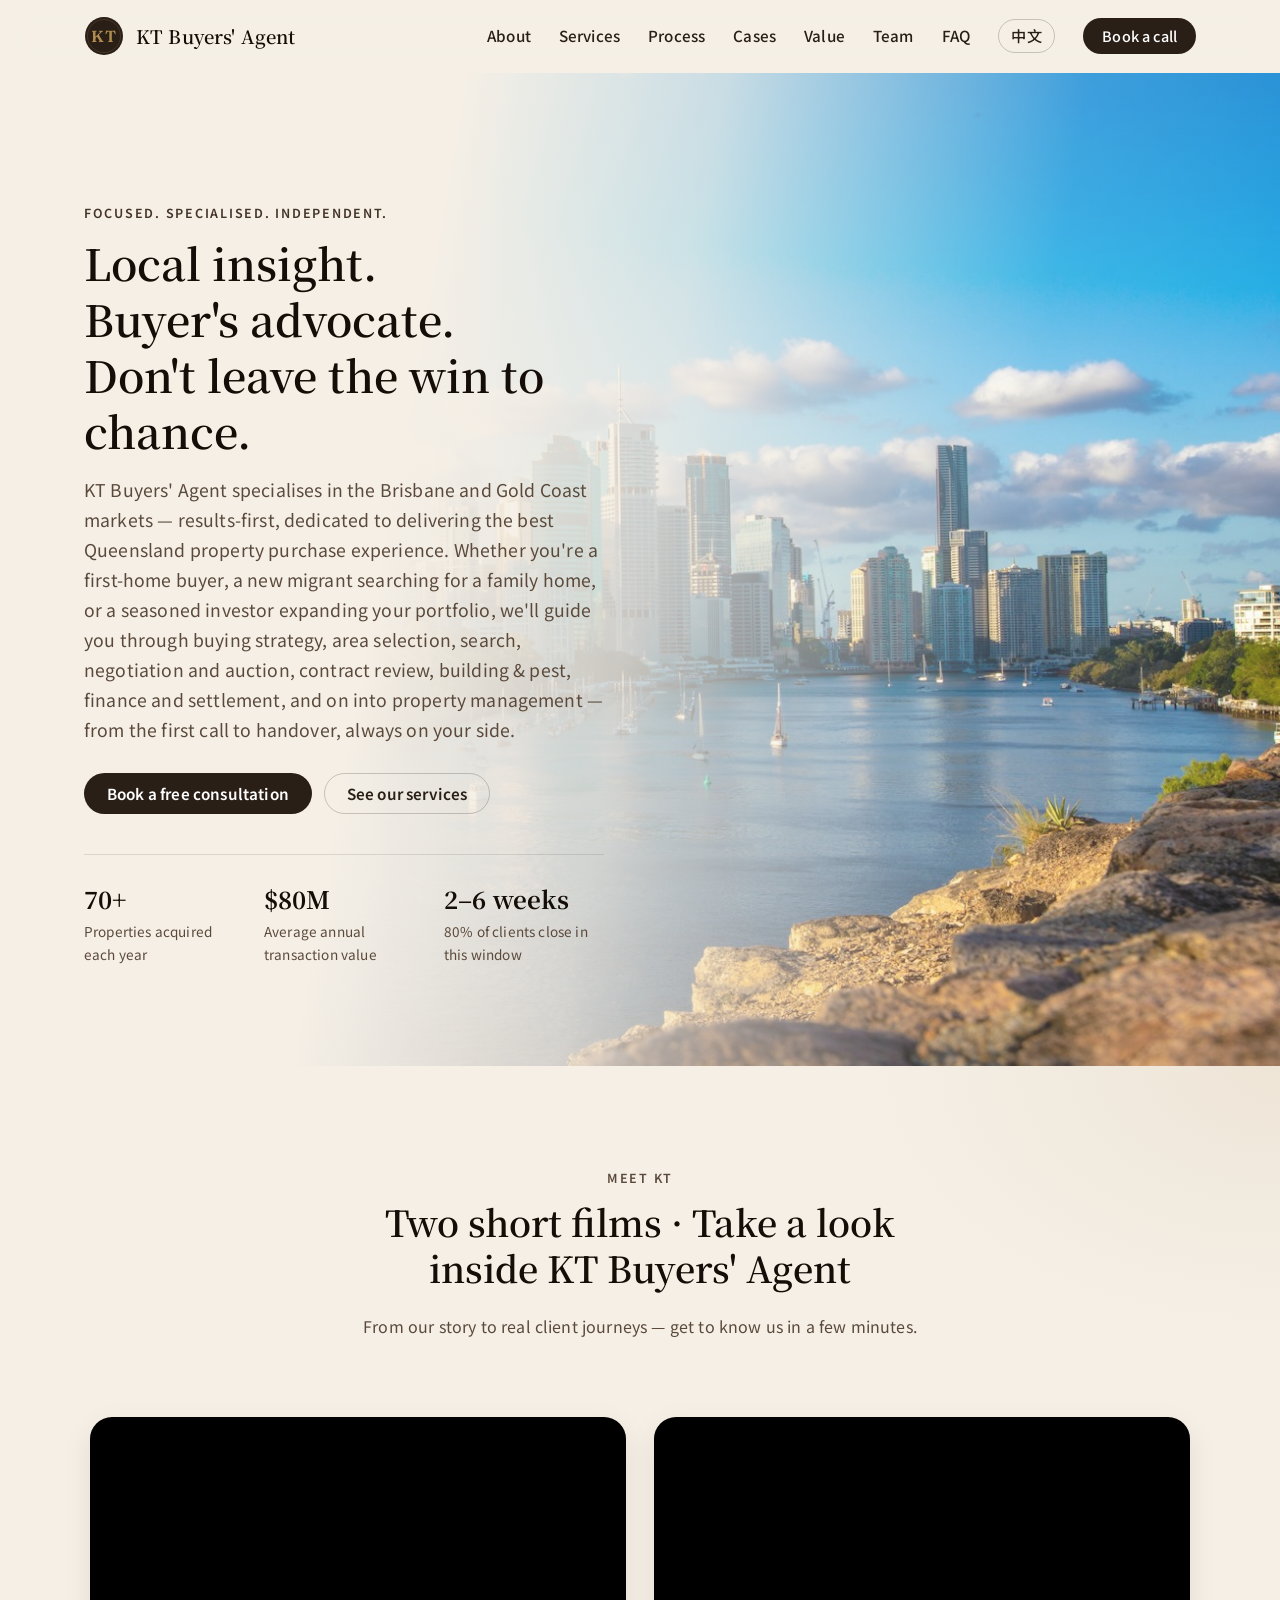
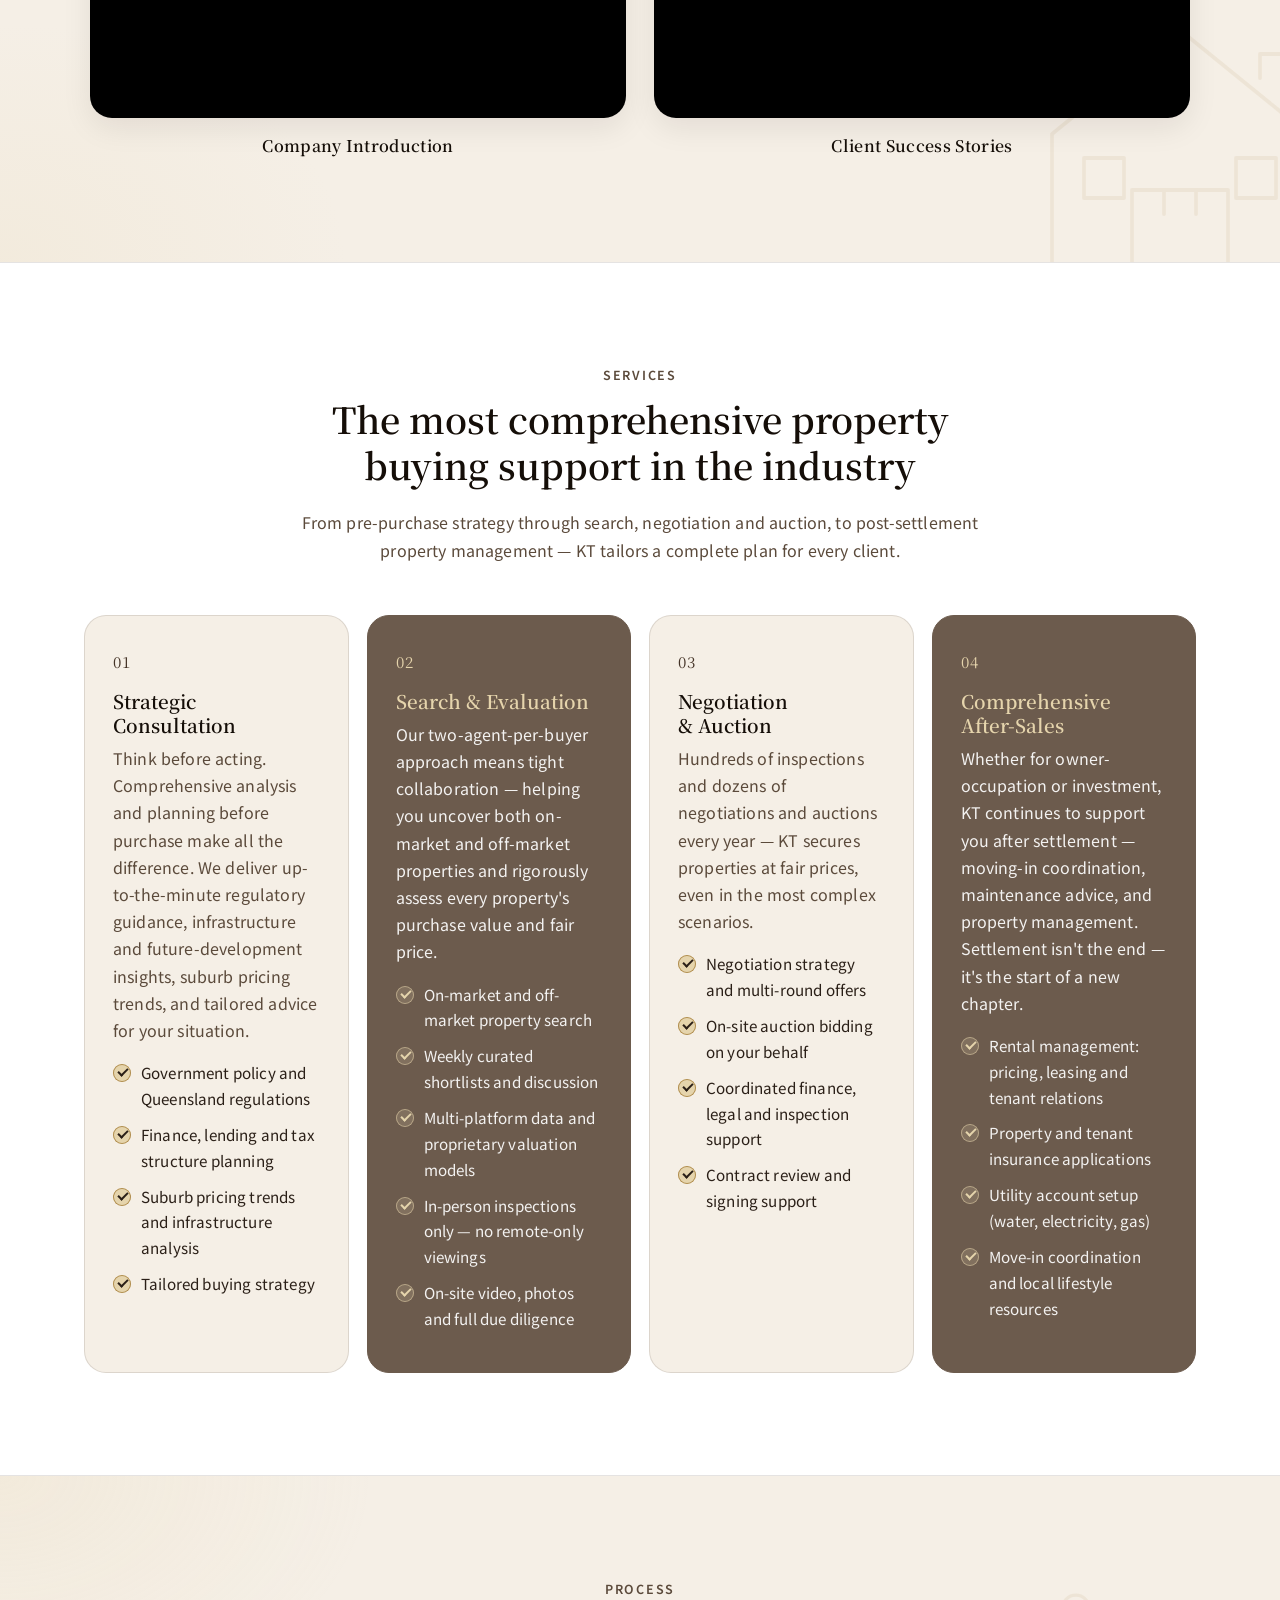
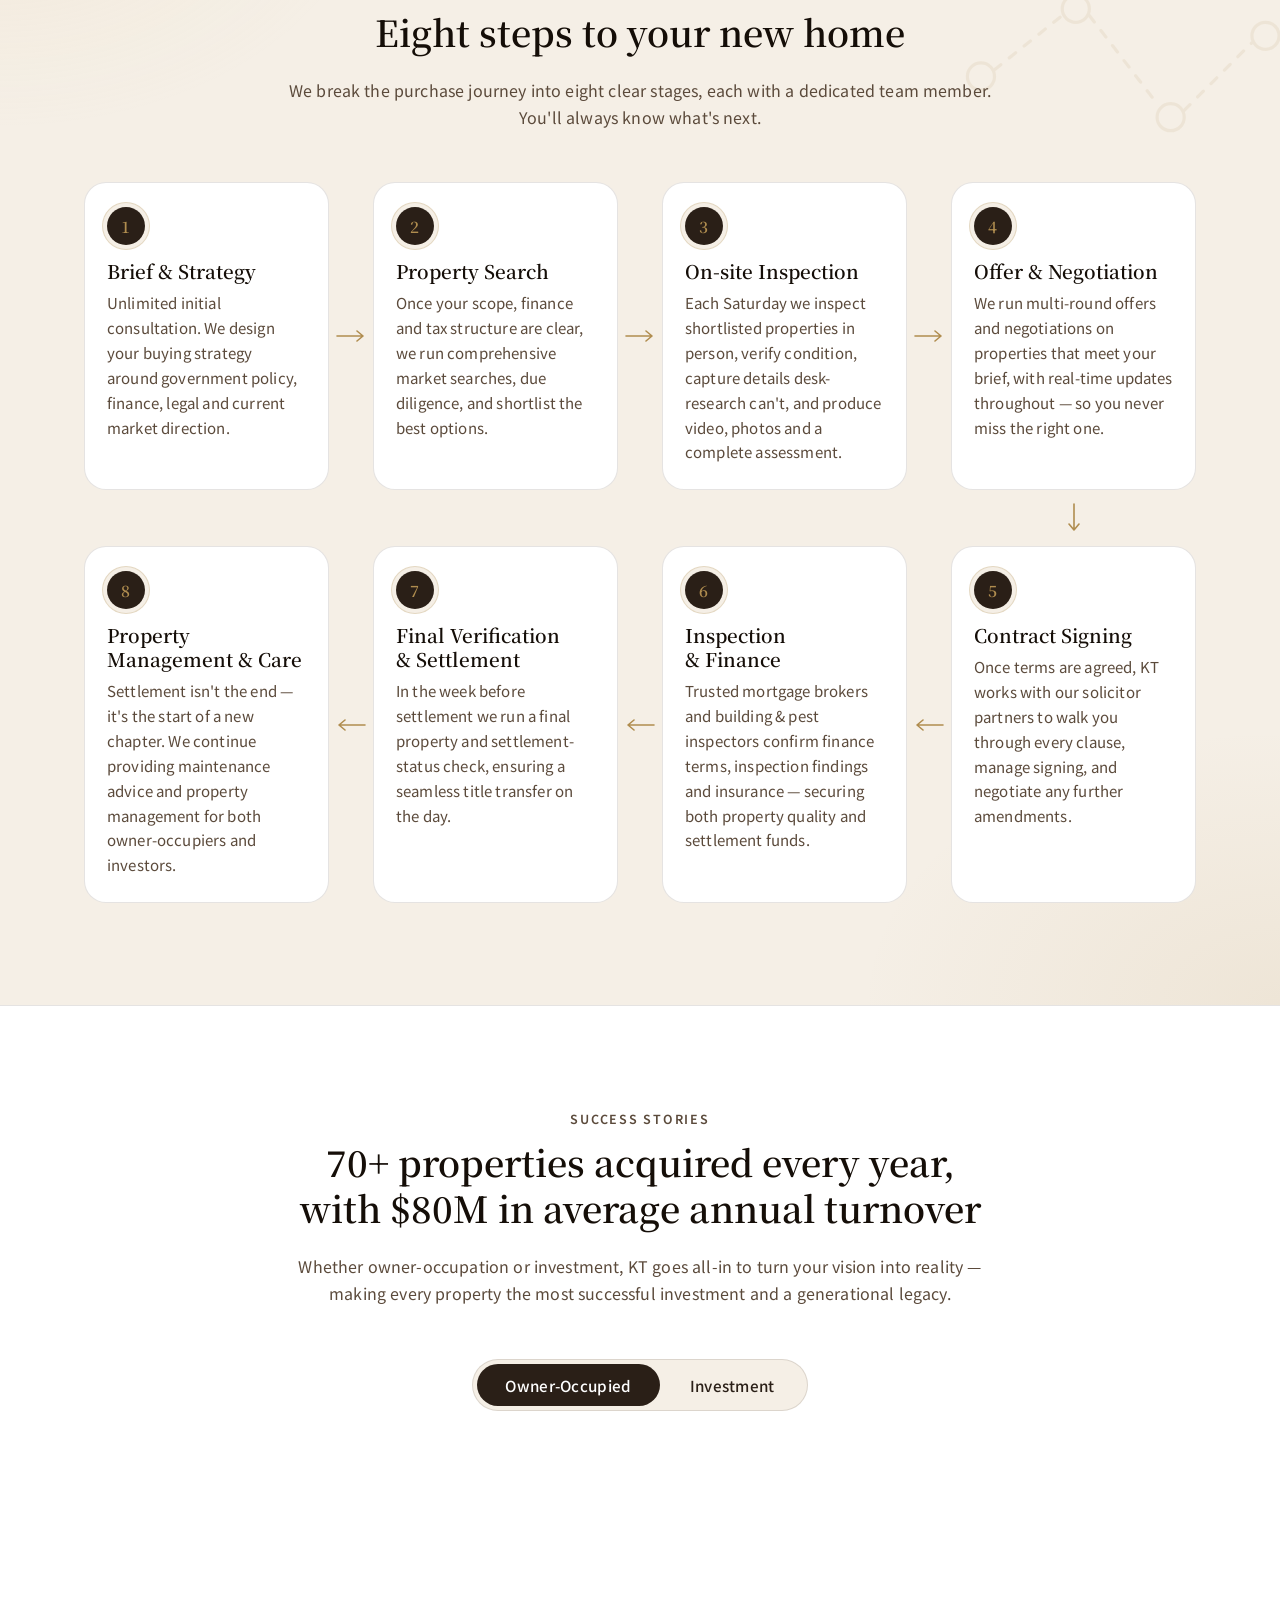
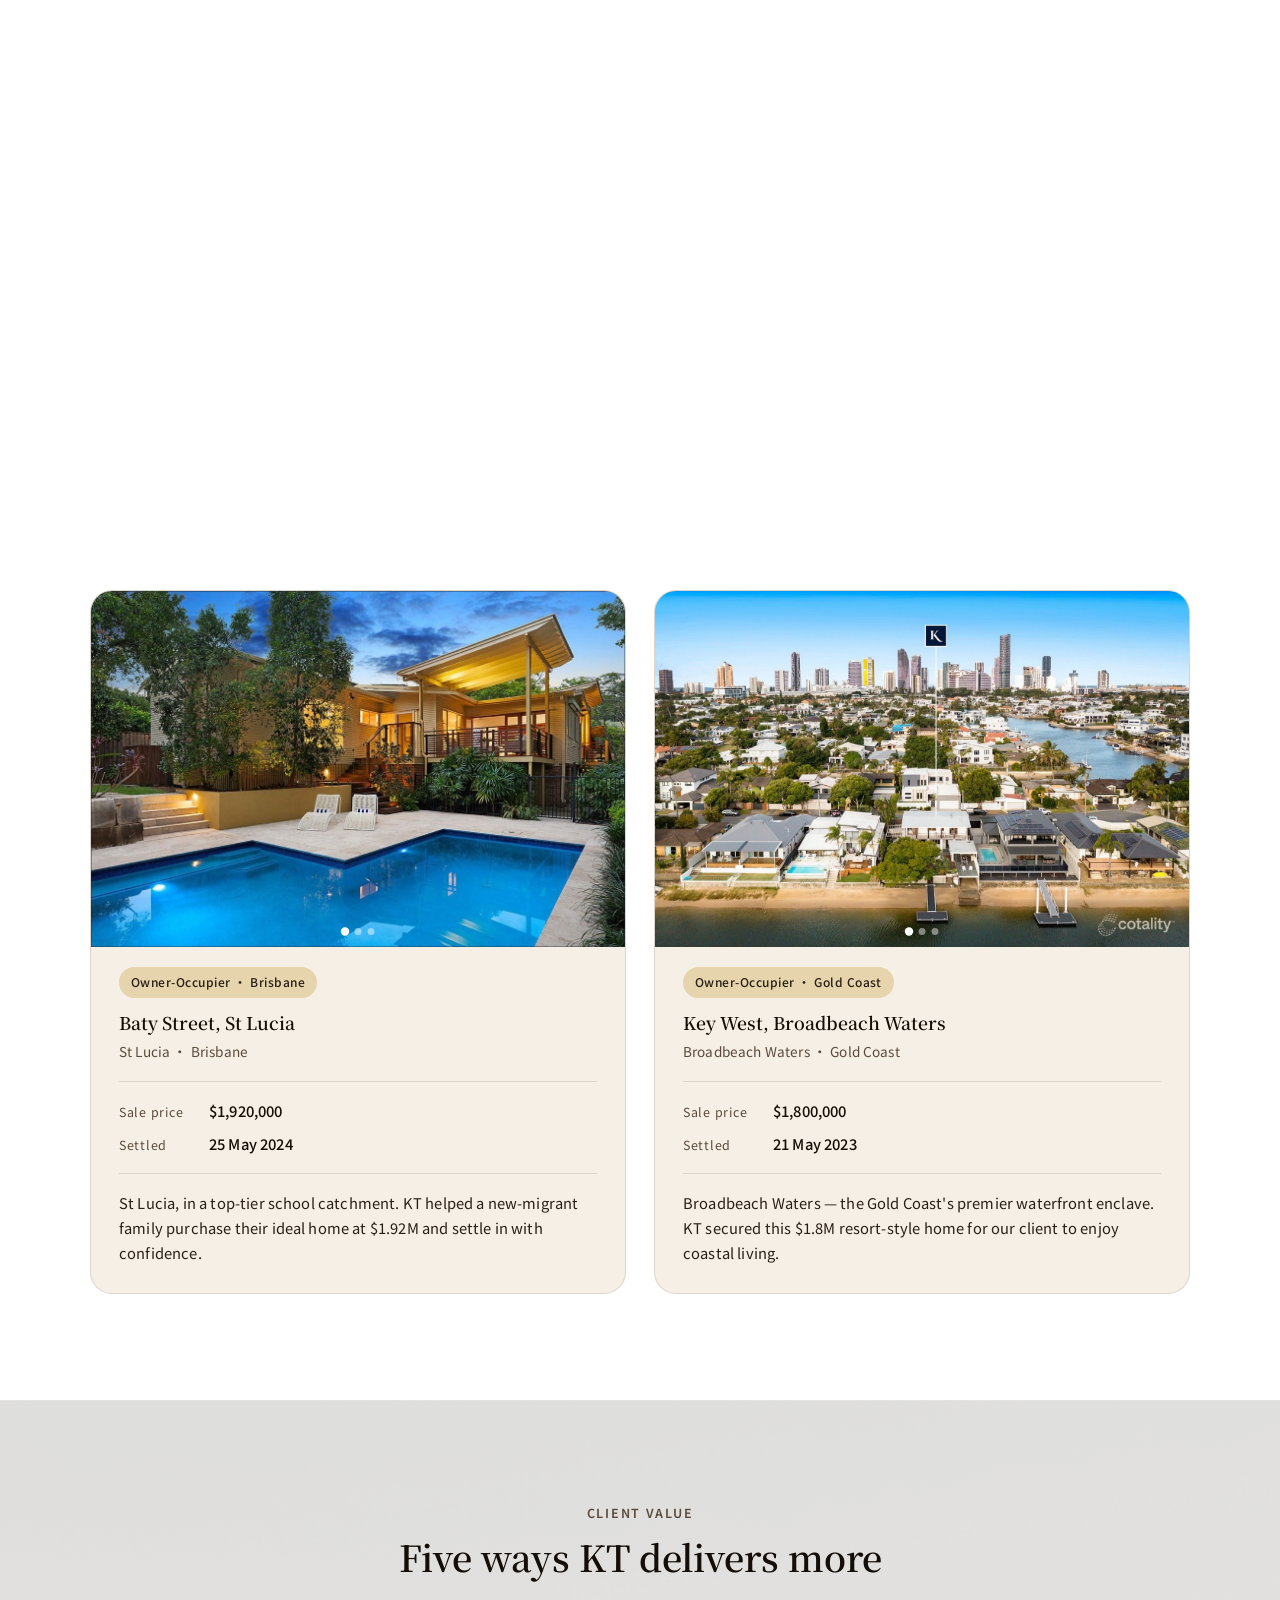
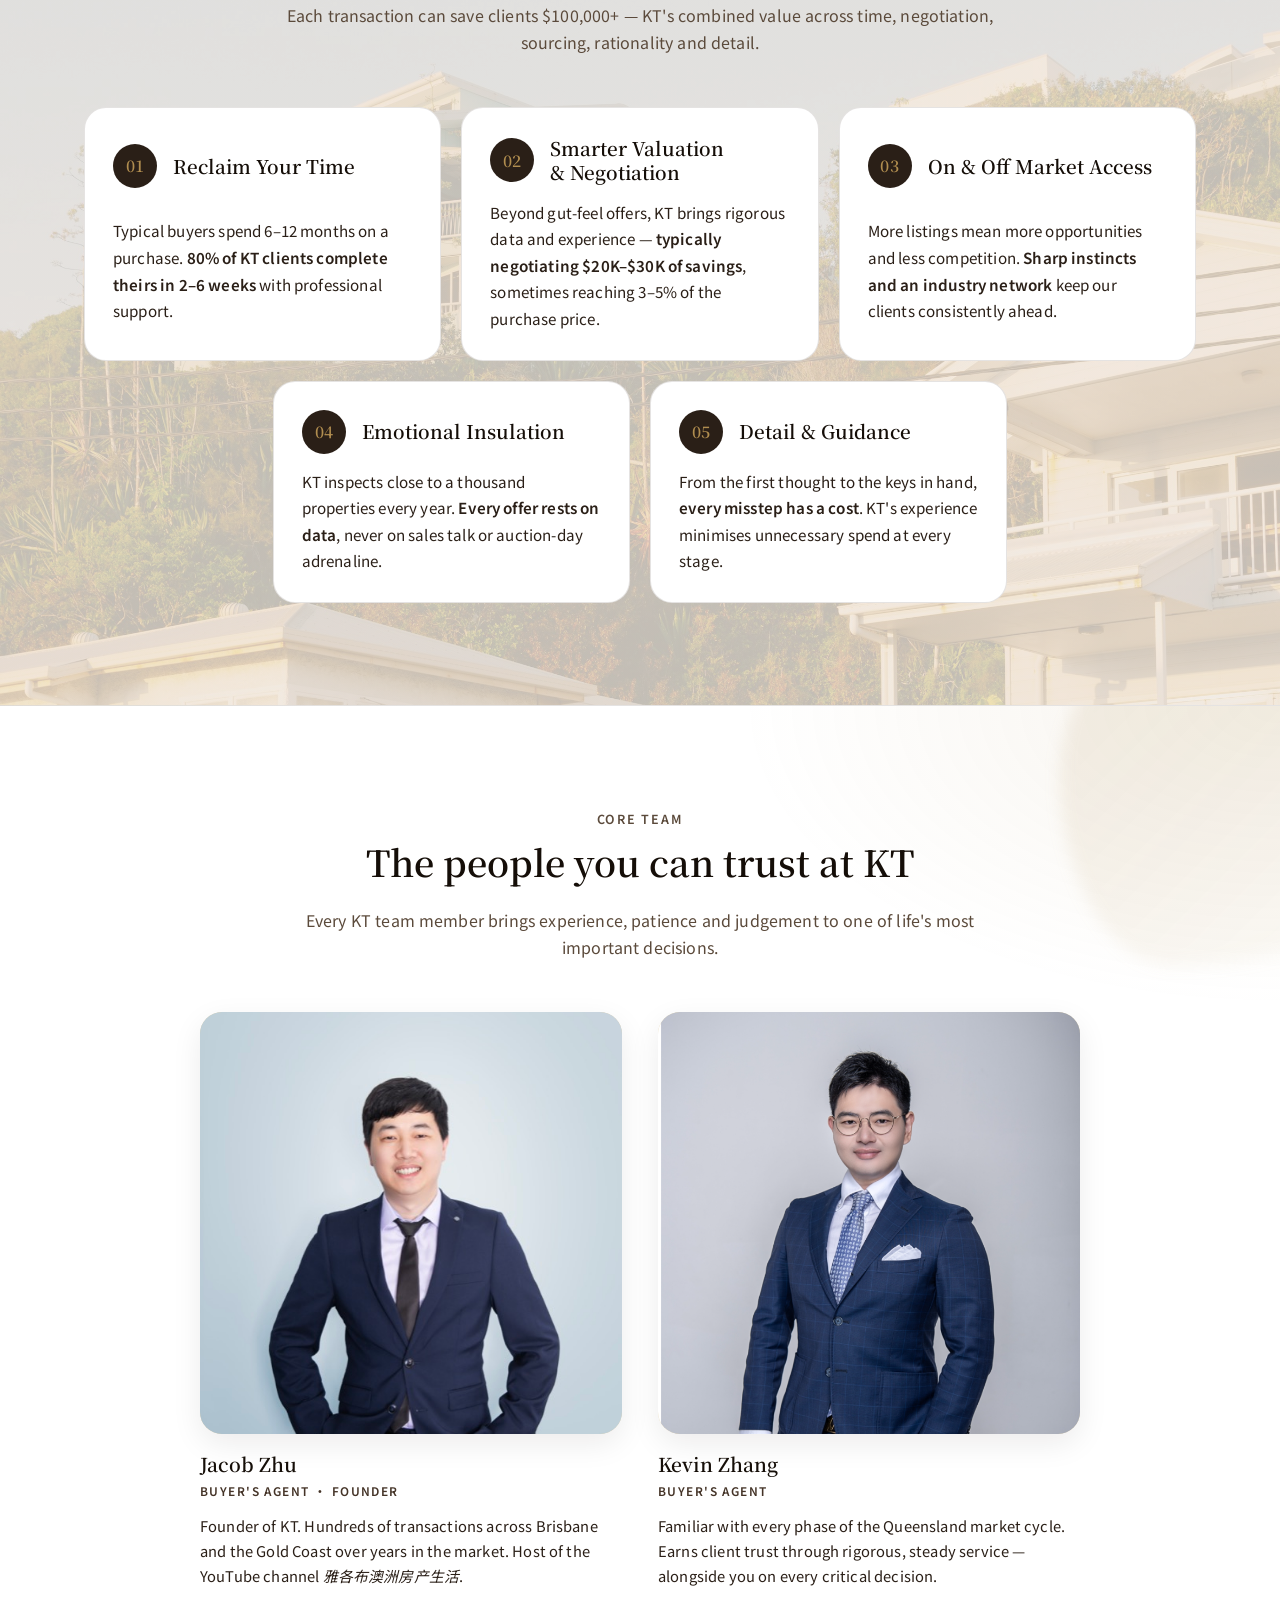
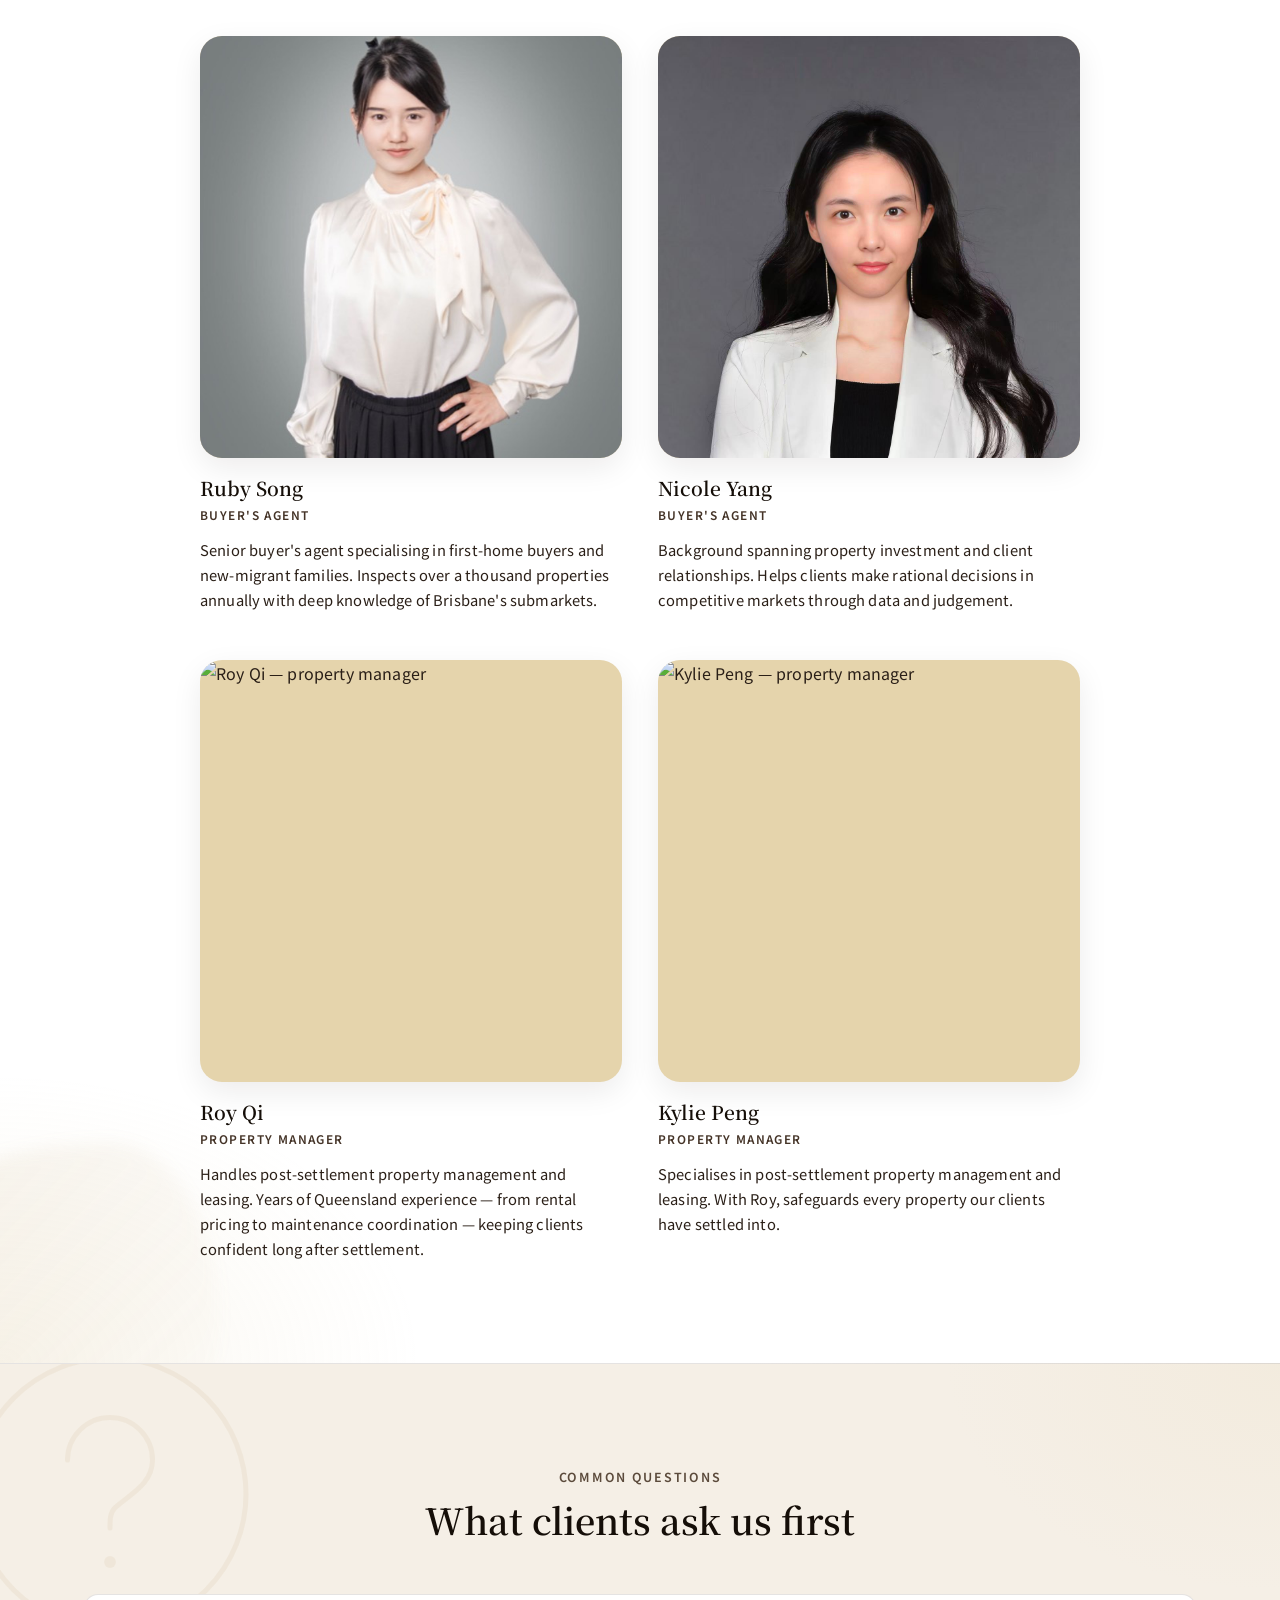
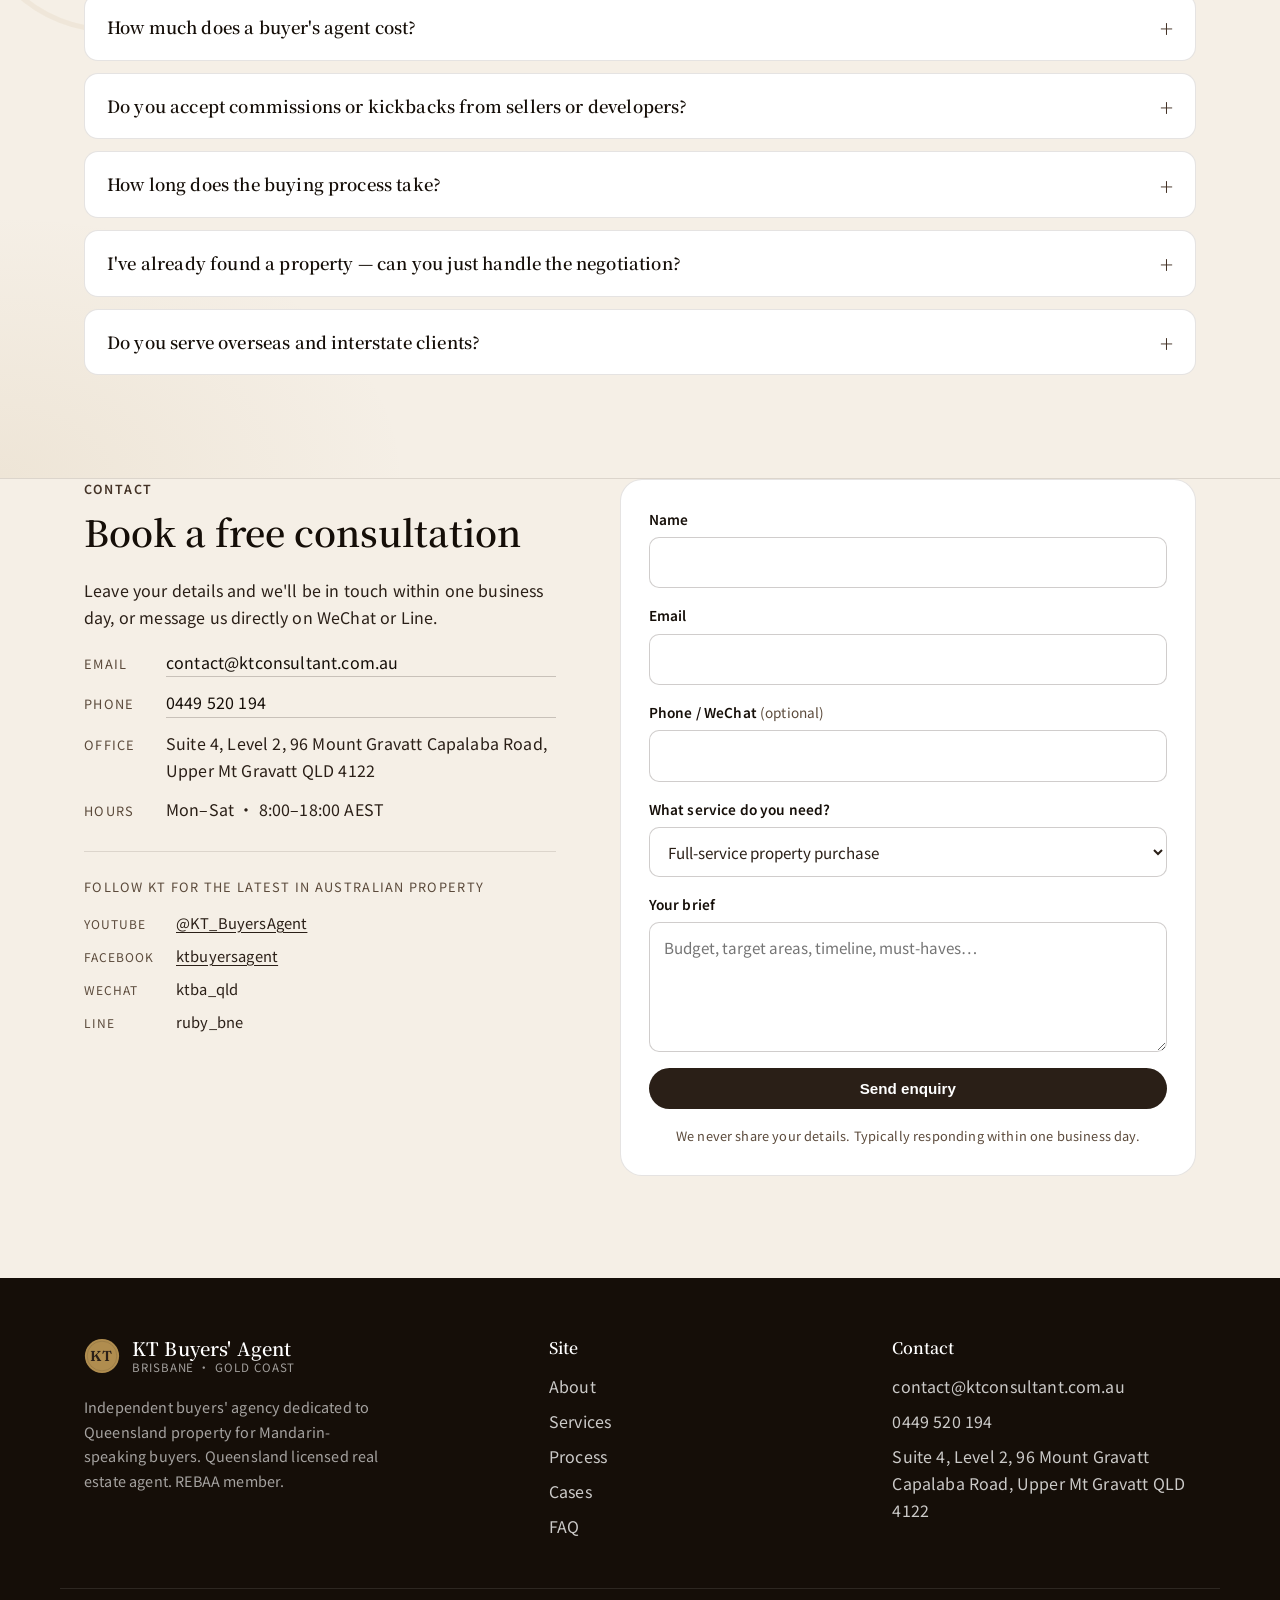
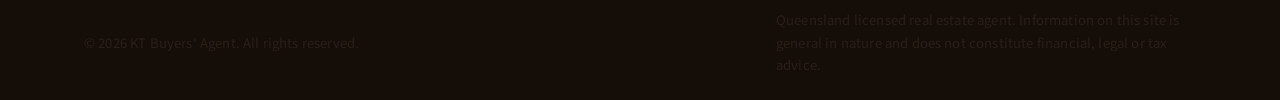
==== commit 067315b4: "Merge branch 'claude/inspiring-lehmann-ed9c90'" ====
--- a/en/index.html
+++ b/en/index.html
@@ -540,7 +540,7 @@
 
           <article class="team-member">
             <div class="team-photo">
-              <img src="https://images.unsplash.com/photo-1573496359142-b8d87734a5a2?w=900&q=80&auto=format&fit=crop" alt="Kylie Peng — property manager" loading="lazy" />
+              <img src="https://images.unsplash.com/photo-1529232356377-57971f020a94?w=900&q=80&auto=format&fit=crop" alt="Kylie Peng — property manager" loading="lazy" style="object-position: center top;" />
             </div>
             <div class="team-bio">
               <h3>Kylie Peng</h3>
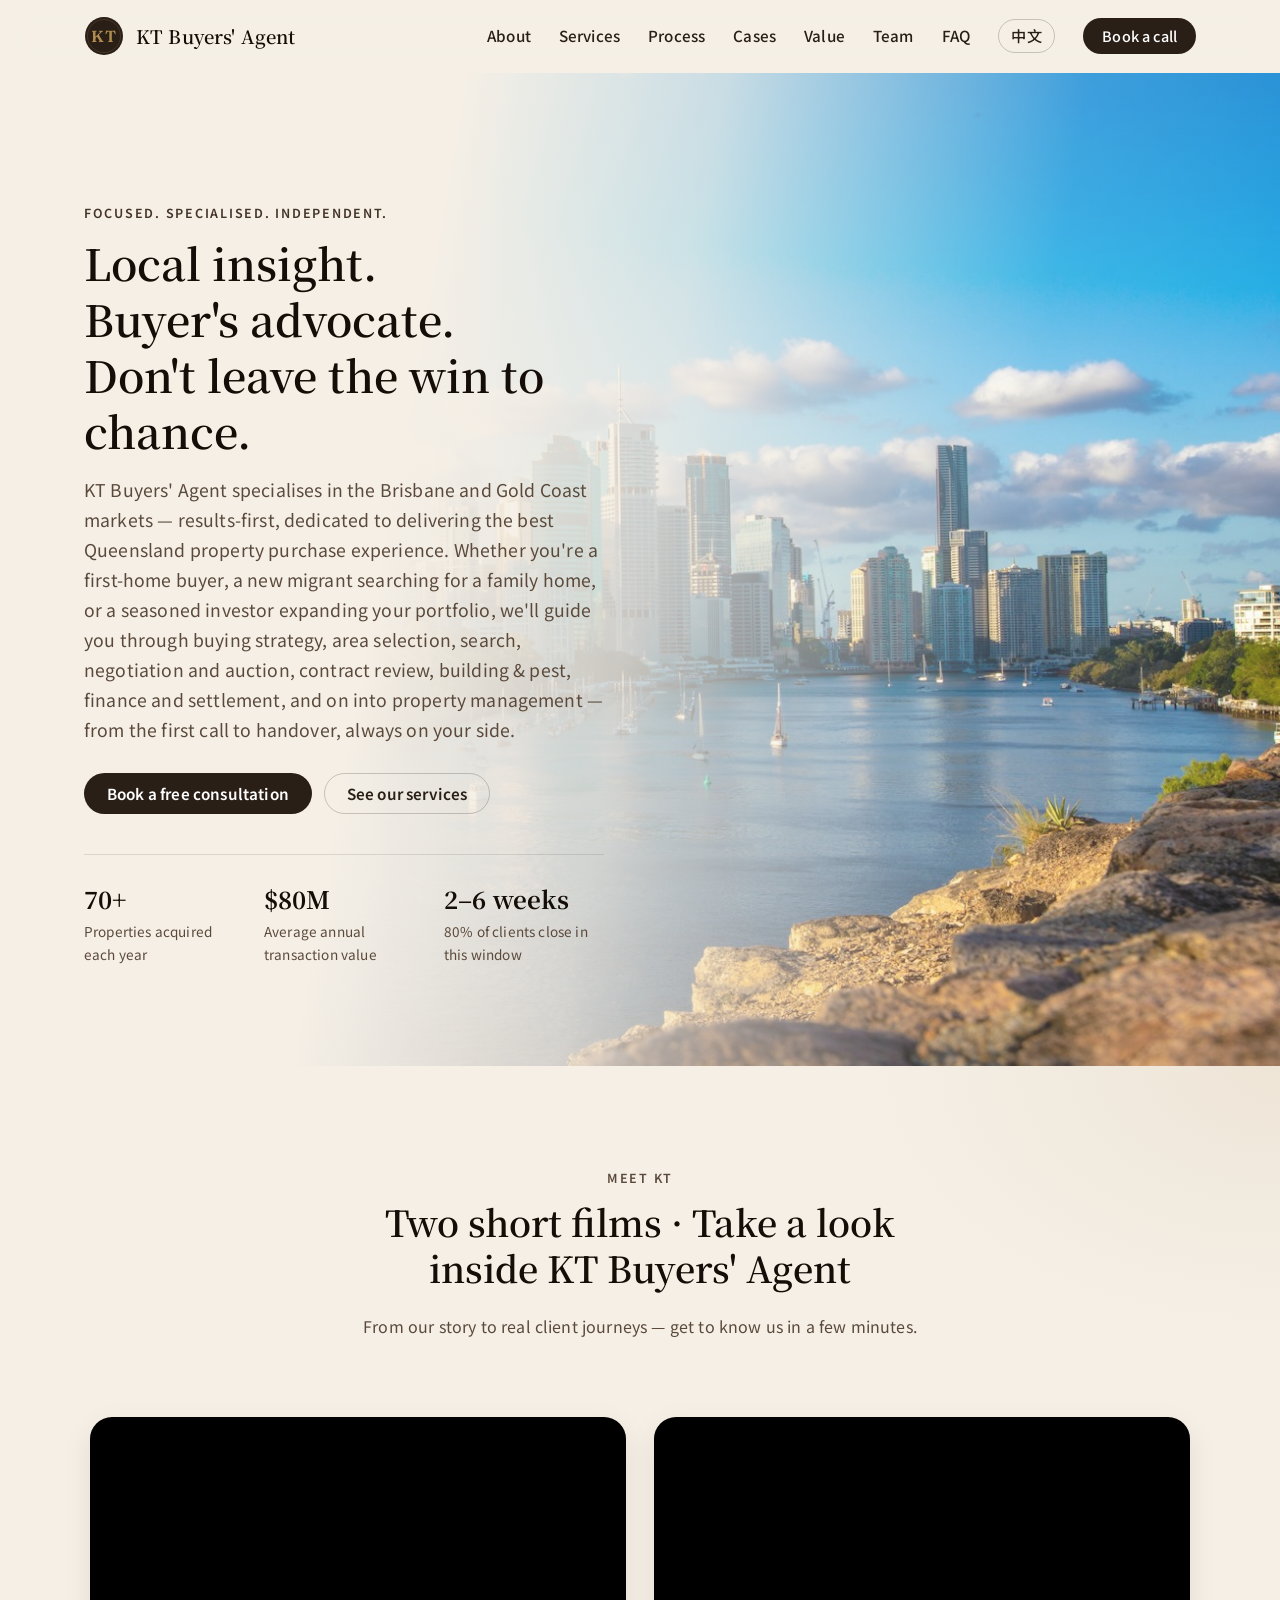
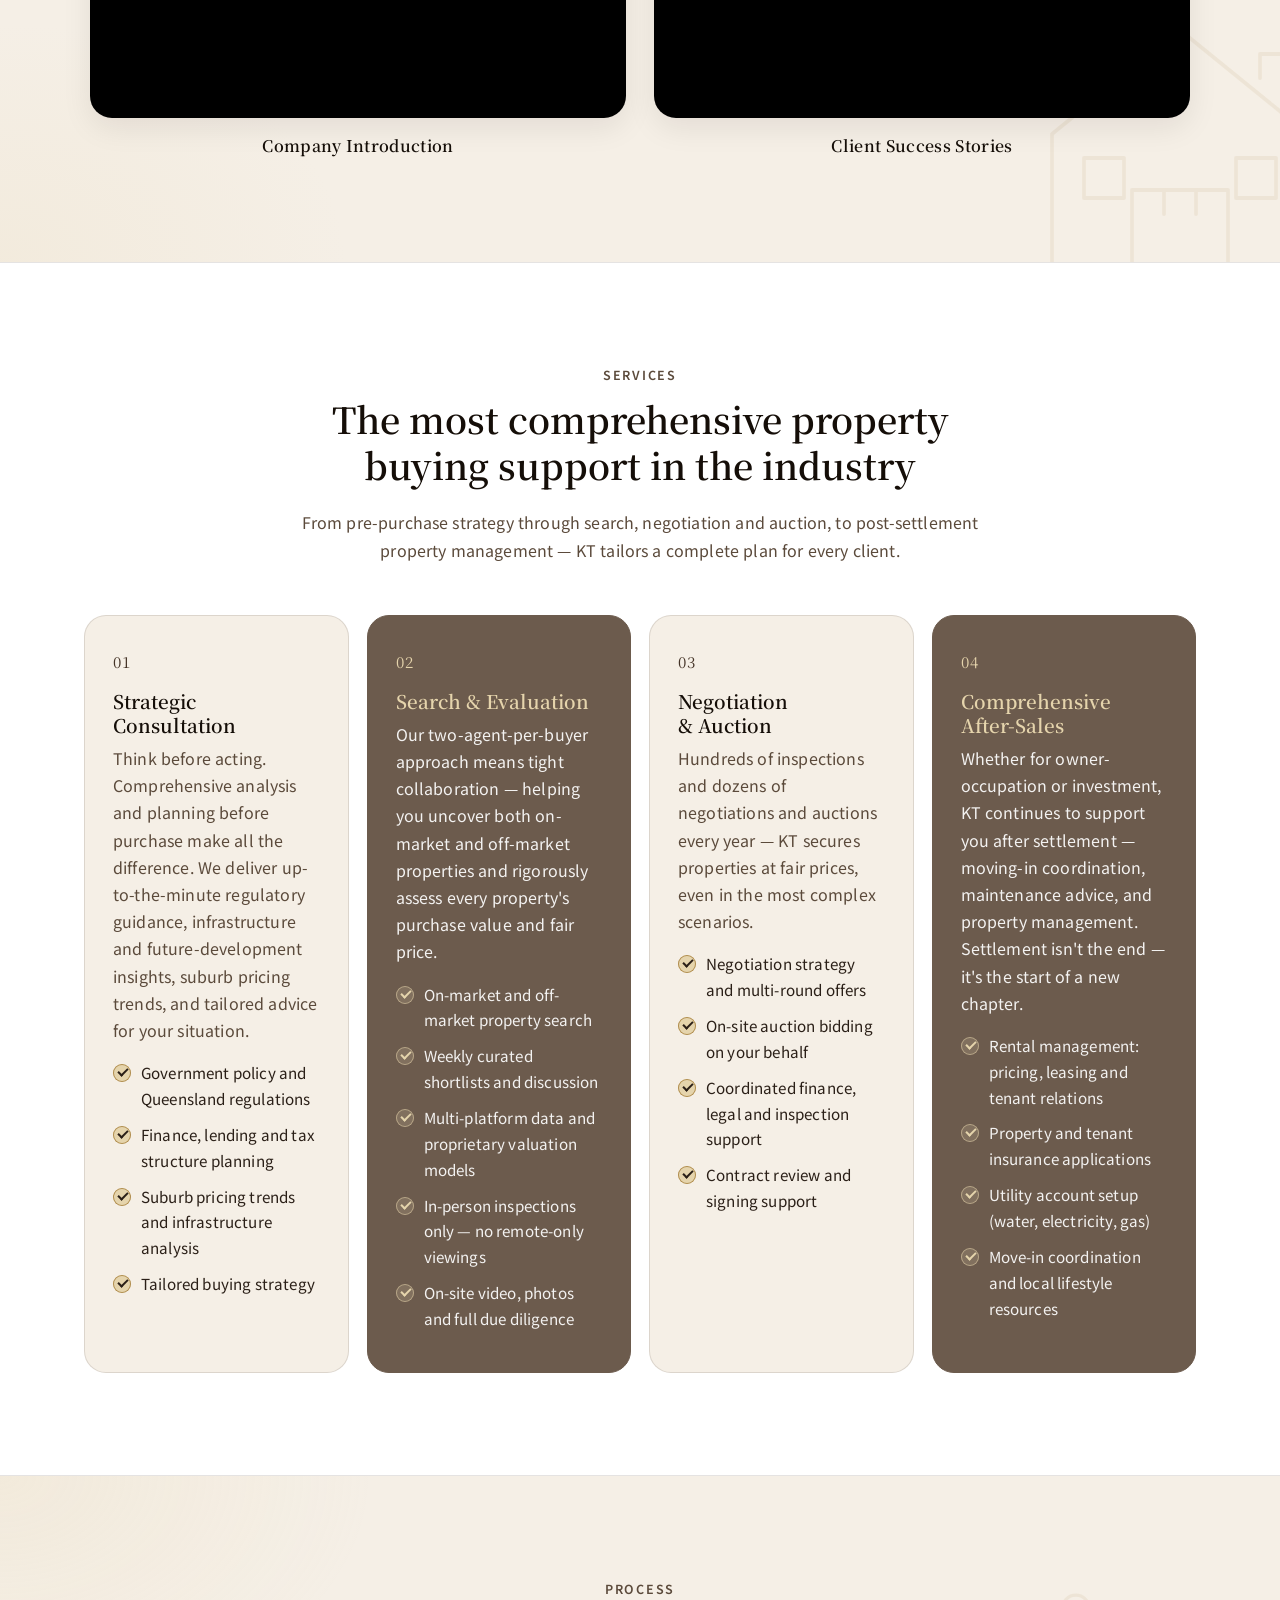
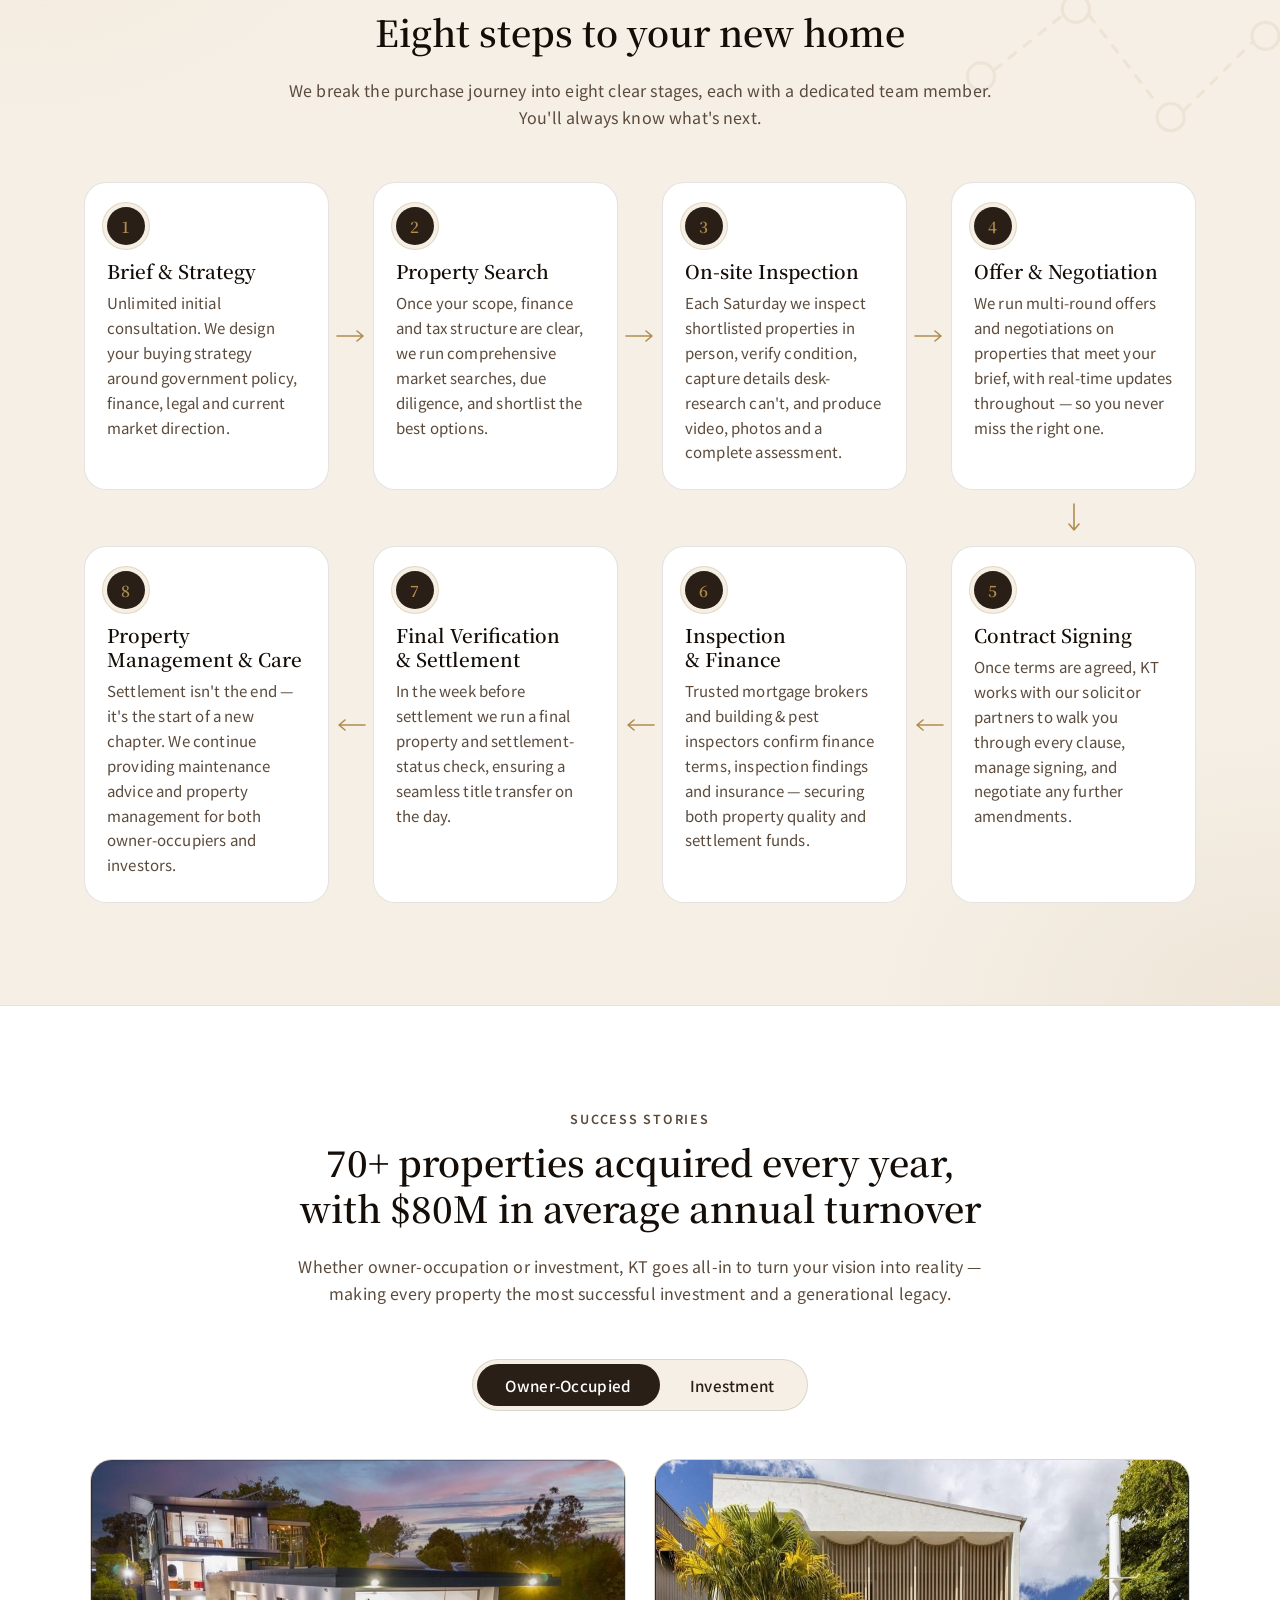
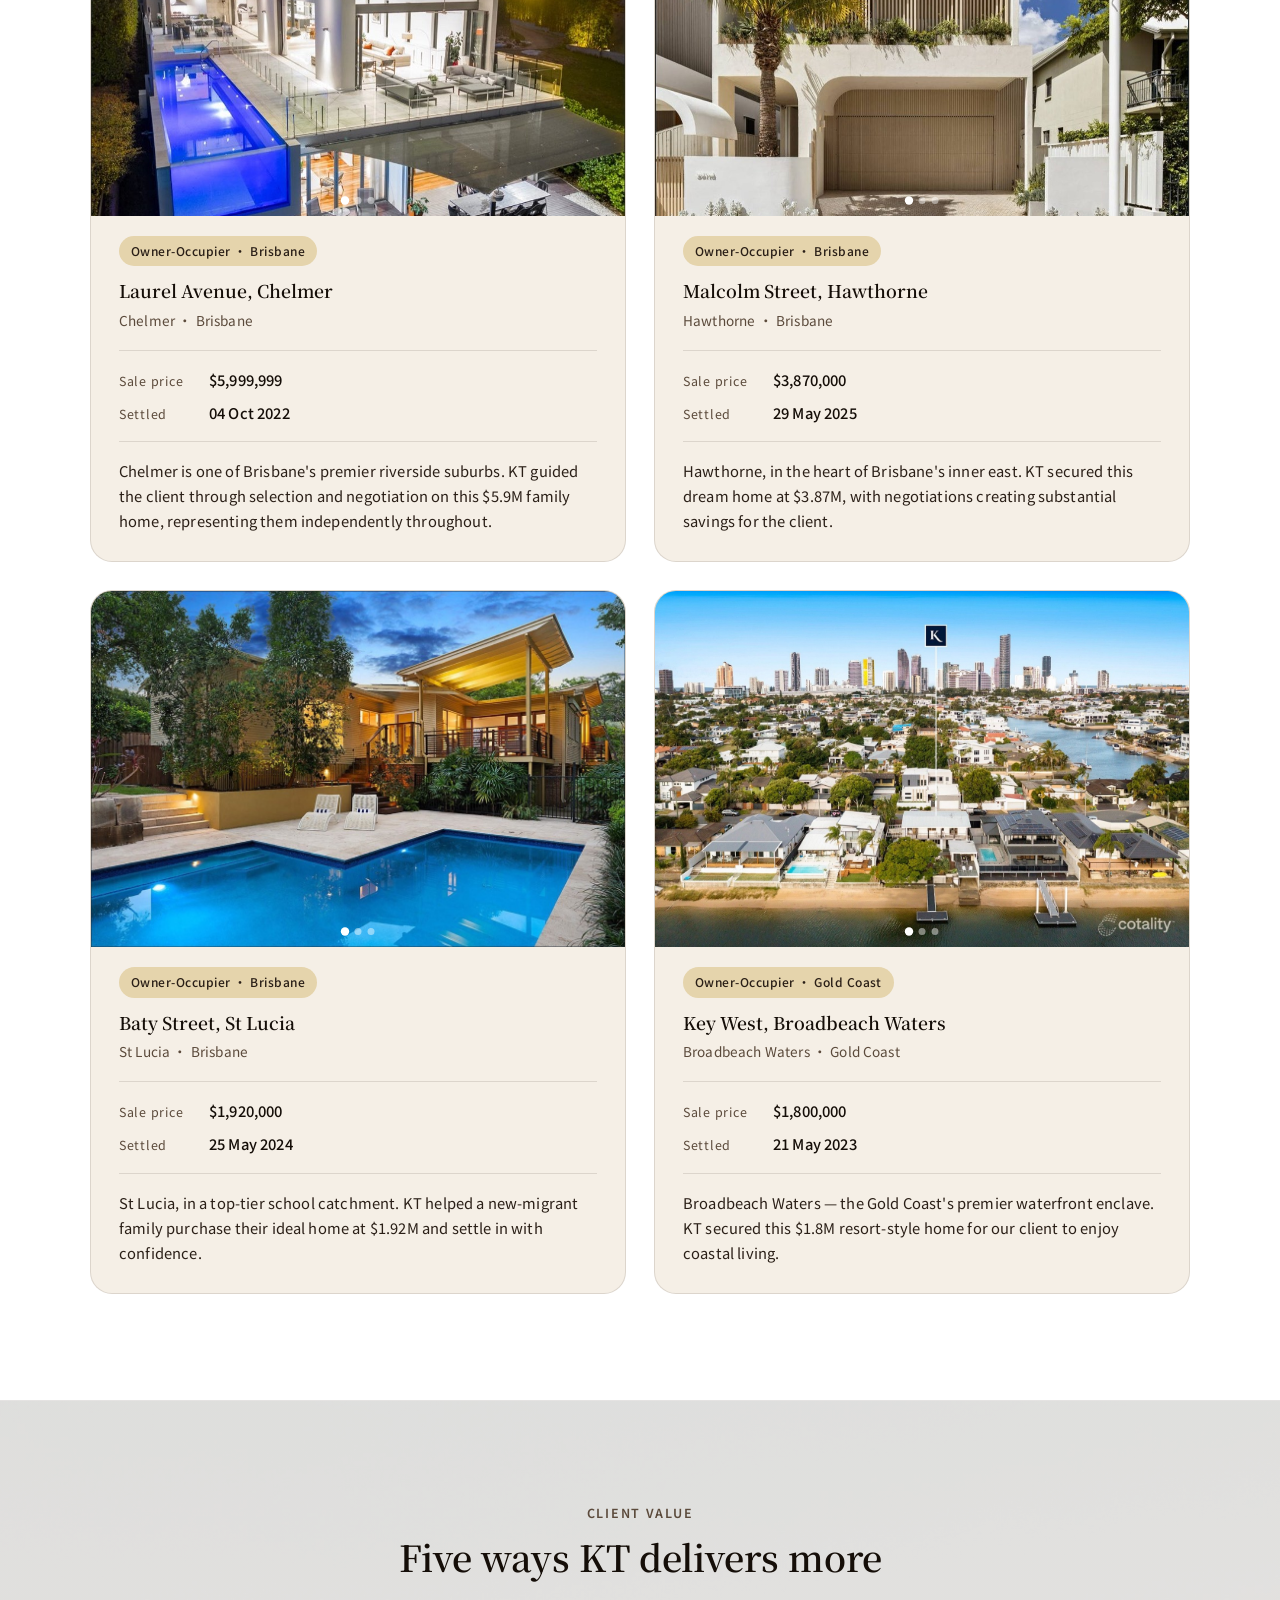
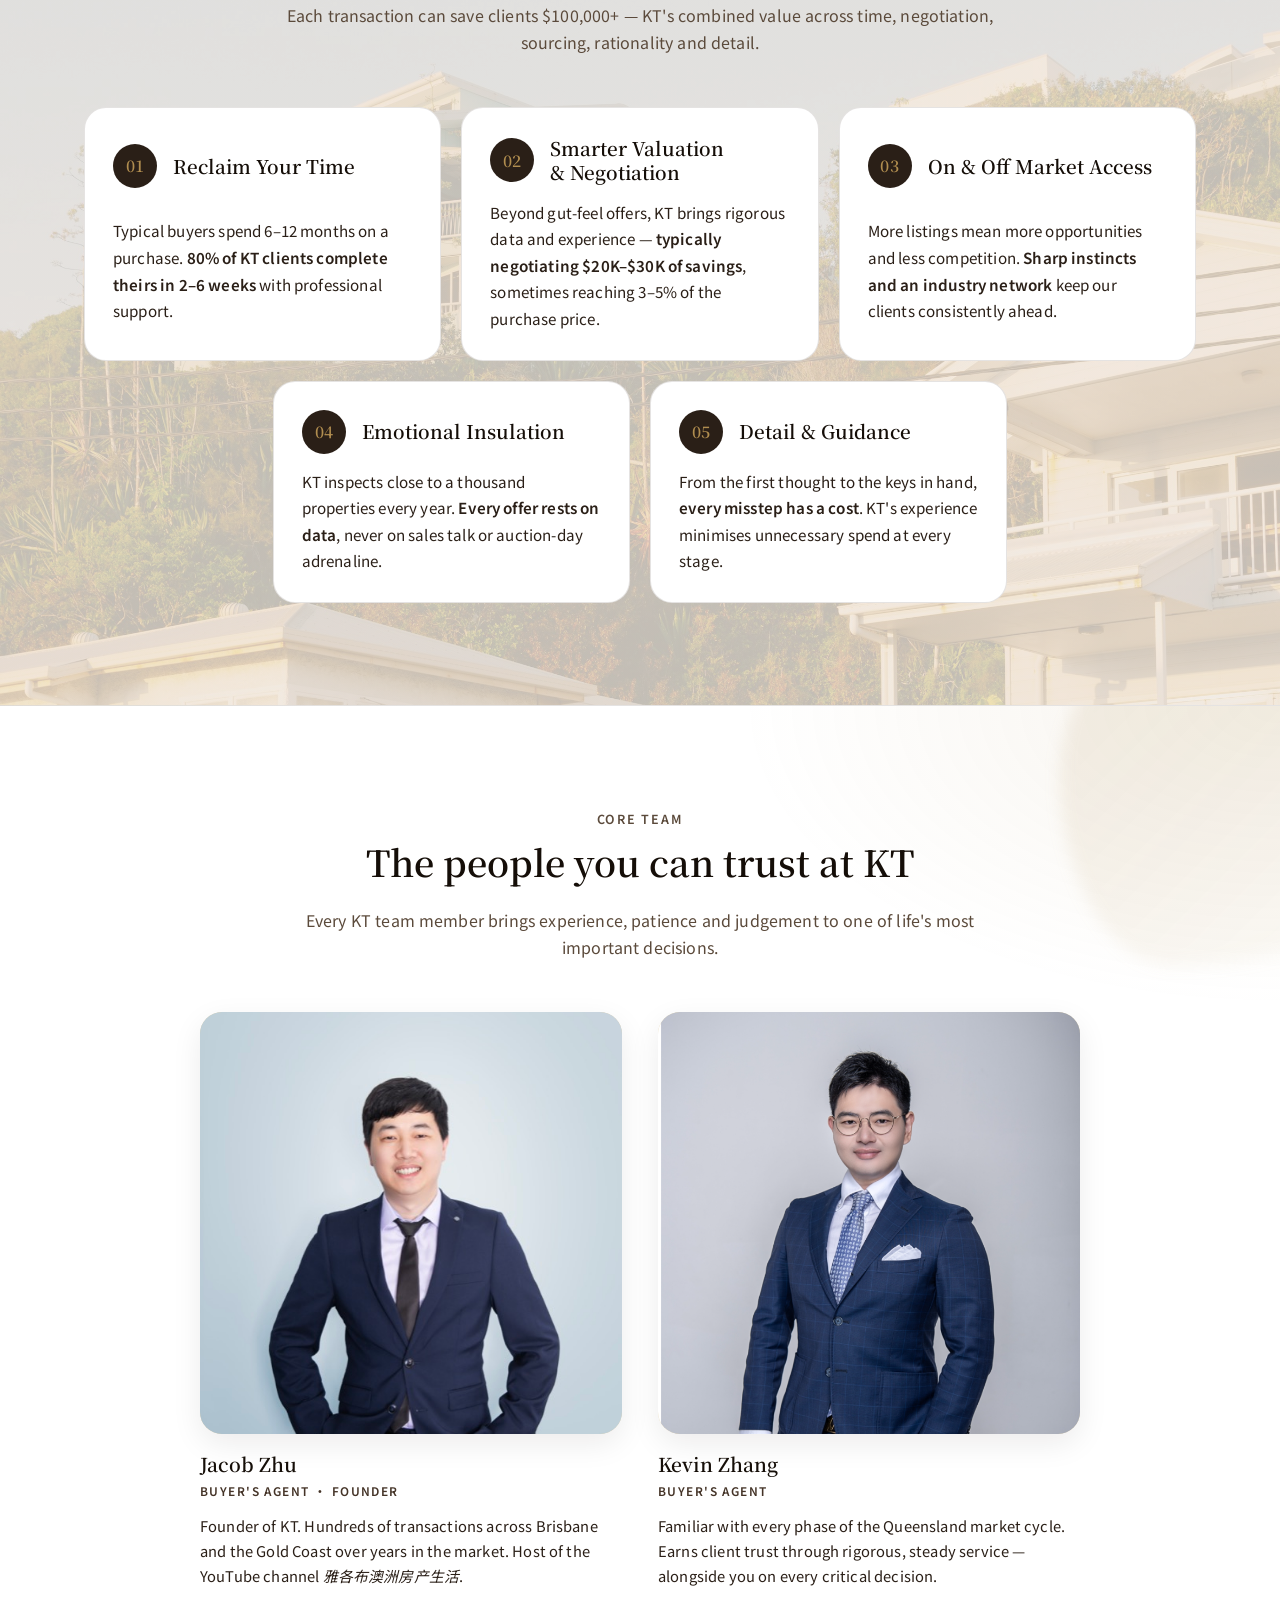
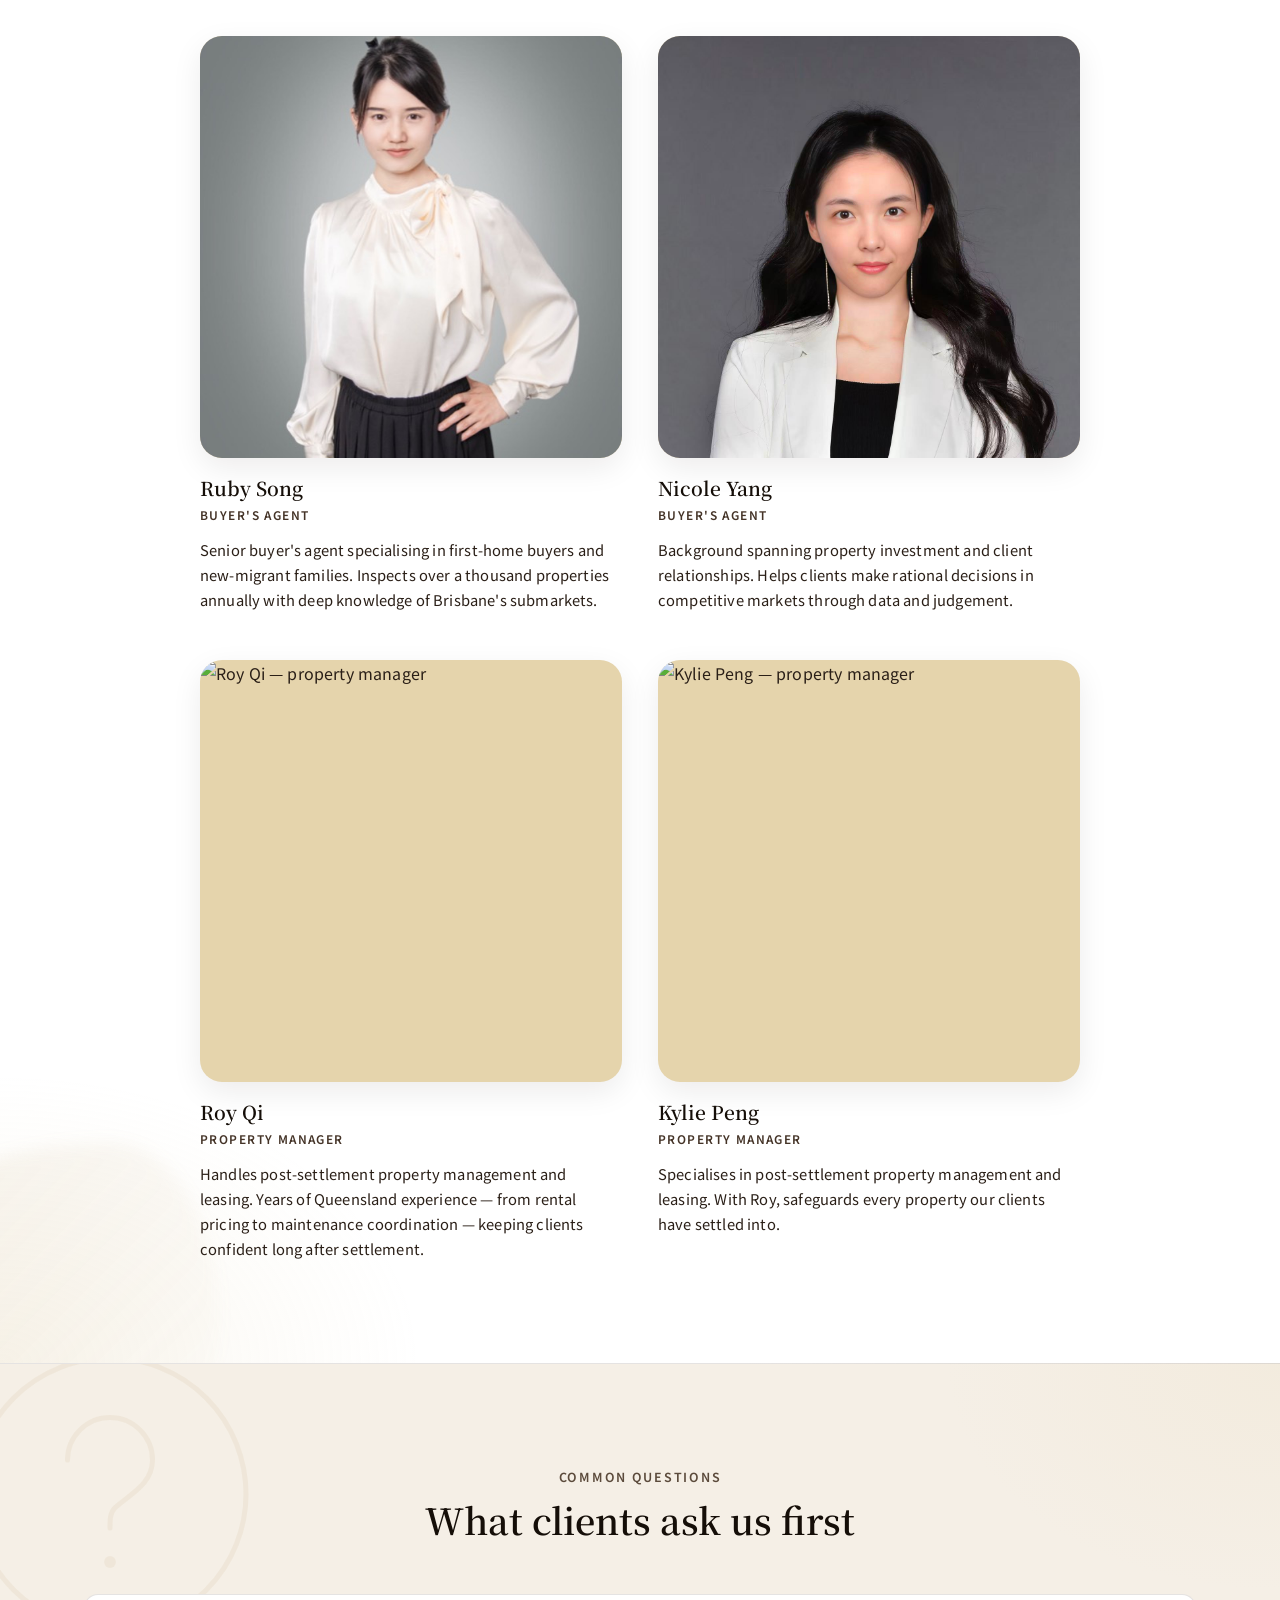
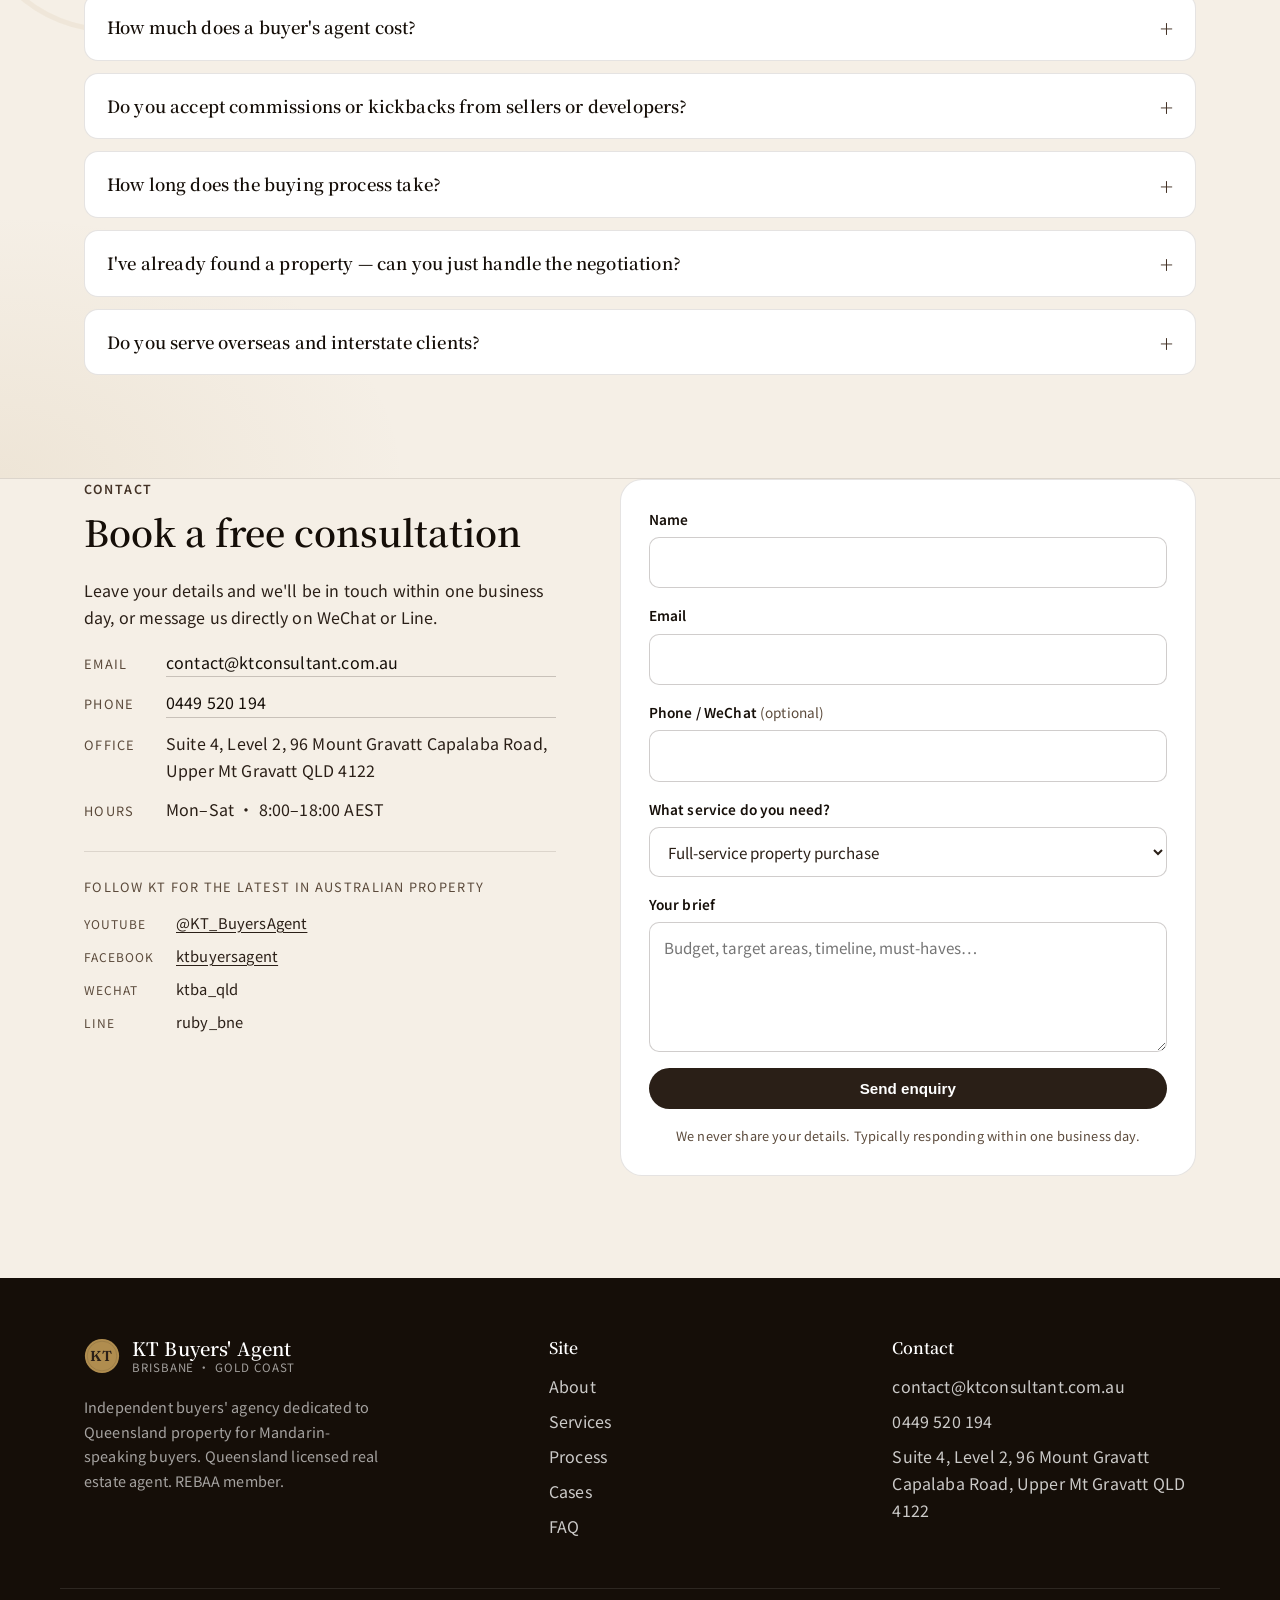
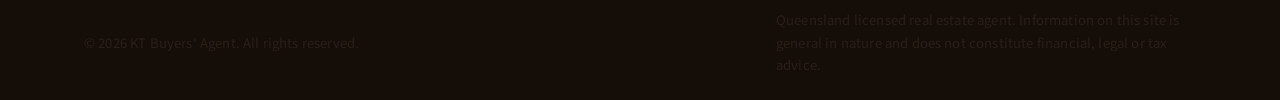
==== commit 137aad0c: "Merge branch 'claude/inspiring-lehmann-ed9c90'" ====
--- a/en/index.html
+++ b/en/index.html
@@ -605,7 +605,11 @@
             </ul>
           </div>
         </div>
-        <form class="contact-form" action="https://formspree.io/f/your-id-here" method="post" novalidate>
+        <form class="contact-form" action="https://formspree.io/f/xaqarrgq" method="post" novalidate
+              data-success="Thanks for reaching out"
+              data-success-body="We'll respond by email within one business day."
+              data-error="Submission failed. Please try again, or email contact@ktconsultant.com.au directly."
+              data-busy="Sending…">
           <div class="field">
             <label for="name">Name</label>
             <input id="name" name="name" type="text" required autocomplete="name" />
--- a/css/styles.css
+++ b/css/styles.css
@@ -634,6 +634,48 @@
   box-shadow: 0 0 0 3px rgba(107, 88, 71, 0.18);
 }
 .form-note { font-size: 0.8rem; color: var(--ink-muted); margin: 0; text-align: center; }
+.form-success {
+  background: var(--sand-100);
+  border: 1px solid var(--line-strong);
+  border-radius: var(--radius-lg);
+  padding: 56px 32px;
+  margin: 0;
+  display: flex;
+  flex-direction: column;
+  justify-content: center;
+  align-items: center;
+  gap: 14px;
+  text-align: center;
+  color: var(--green-900);
+}
+.form-success__icon {
+  width: 56px;
+  height: 56px;
+  color: var(--green-700);
+  margin-bottom: 4px;
+}
+.form-success__title {
+  margin: 0;
+  font-family: "Noto Serif SC", "Source Han Serif SC", "PingFang SC", "Fraunces", Georgia, serif;
+  font-size: 1.35rem;
+  font-weight: 600;
+  letter-spacing: 0.01em;
+  color: var(--green-900);
+}
+.form-success__body {
+  margin: 0;
+  font-size: 0.95rem;
+  color: var(--ink-muted);
+  line-height: 1.7;
+  max-width: 32ch;
+}
+.form-success__body:empty { display: none; }
+.form-error {
+  font-size: 0.85rem;
+  color: #a85d5d;
+  margin: 0;
+  text-align: center;
+}
 
 /* Footer */
 .site-footer {
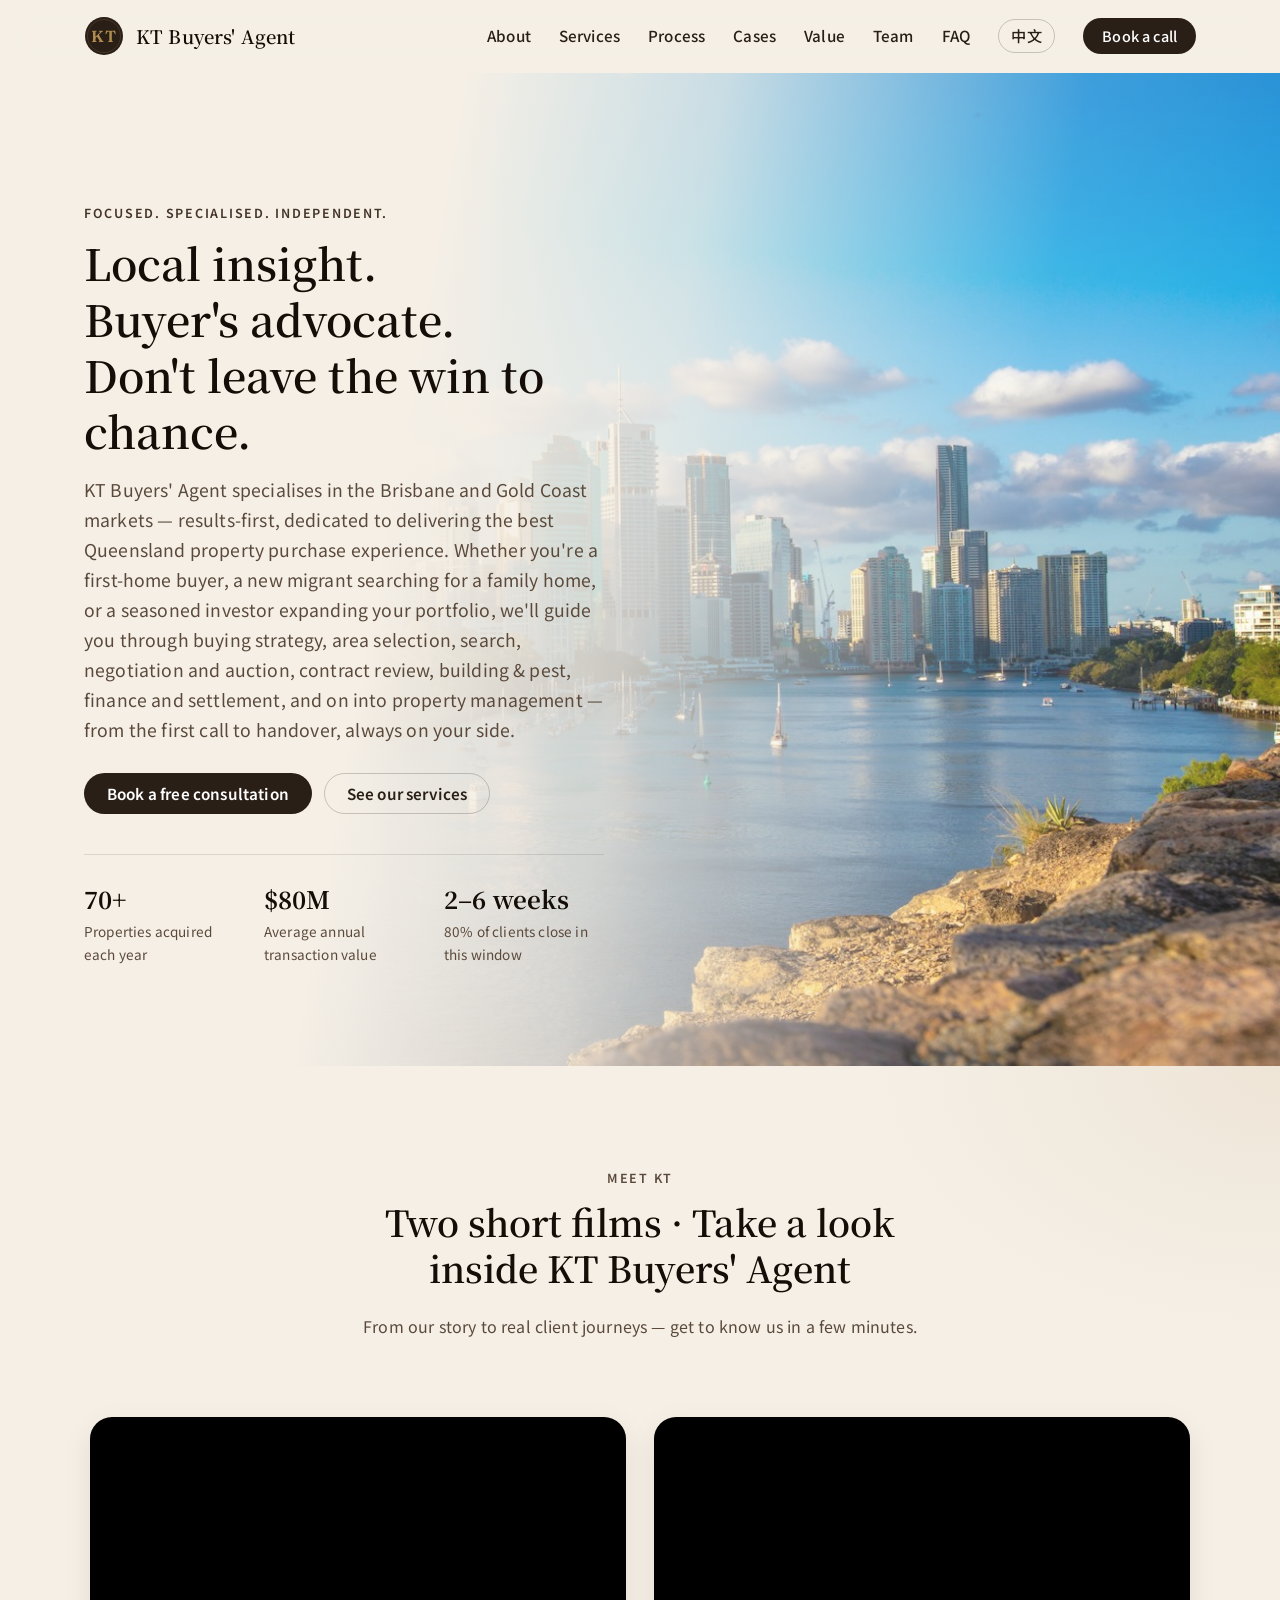
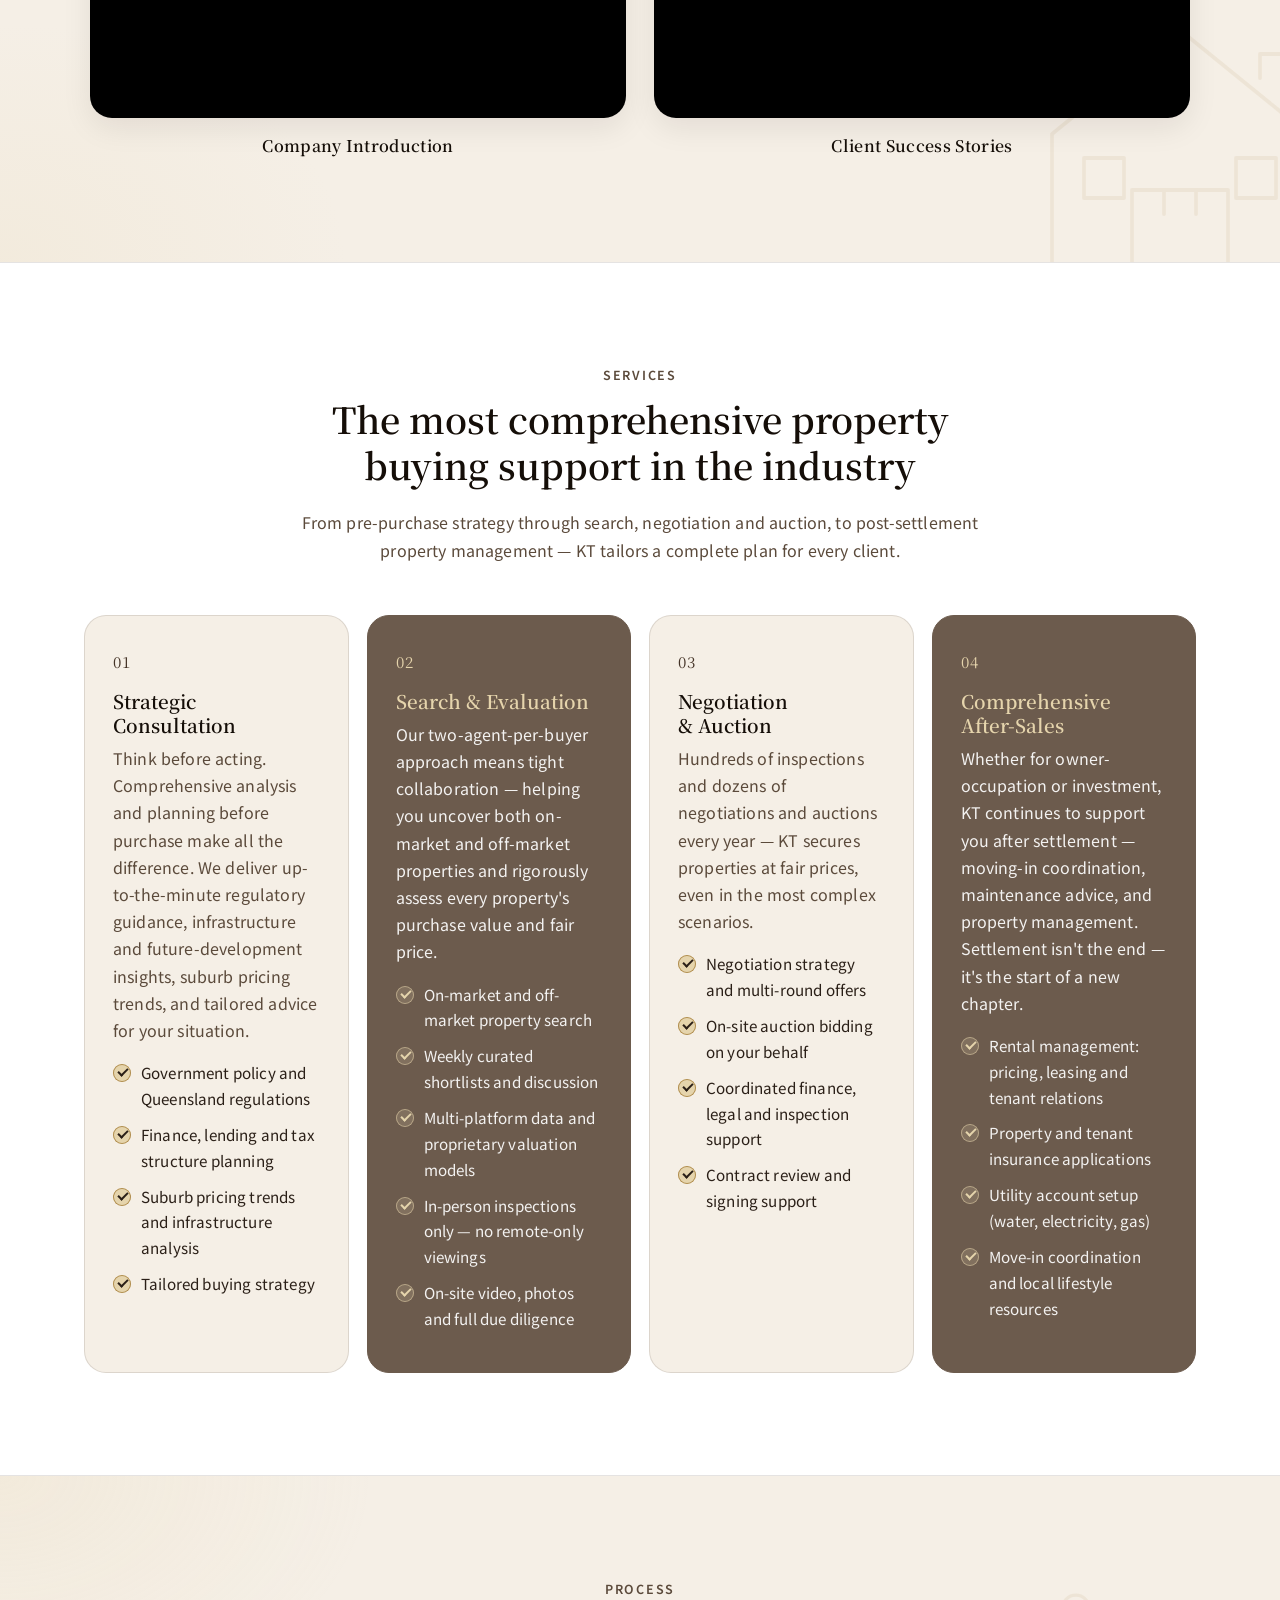
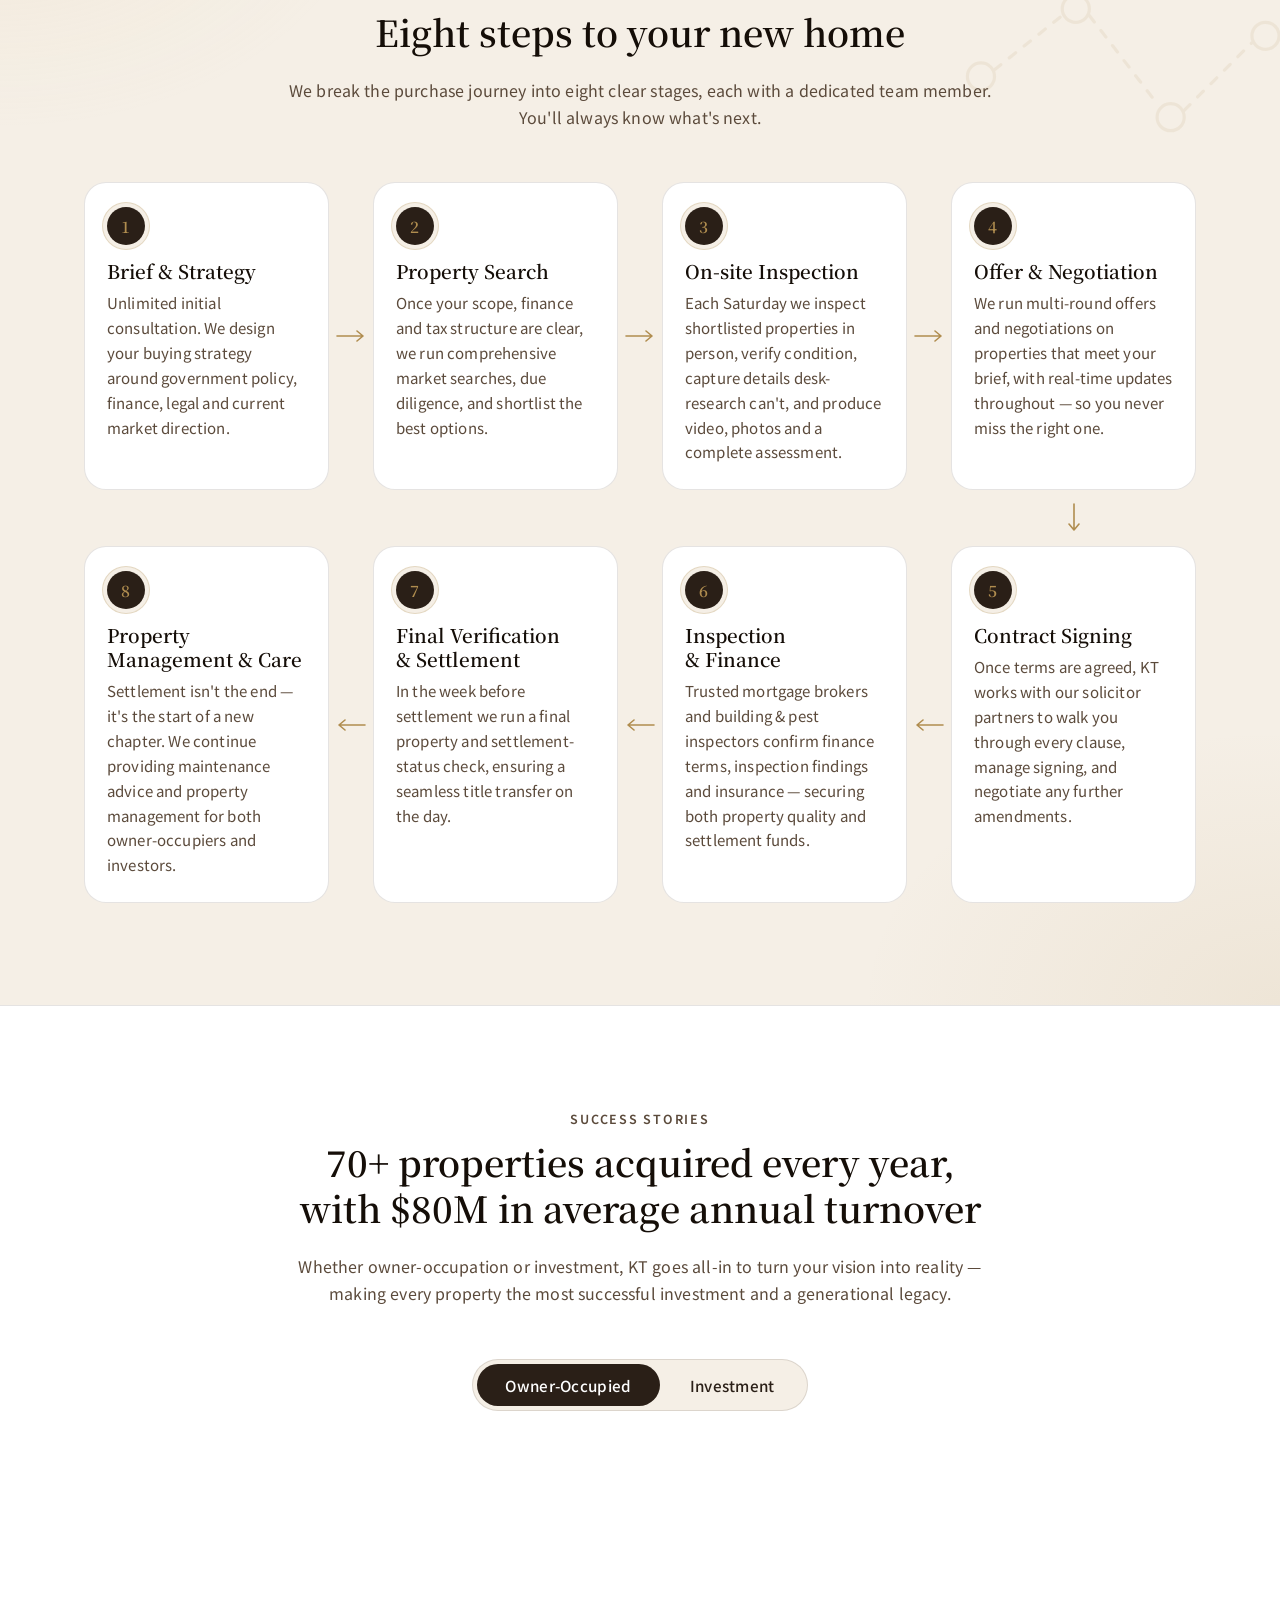
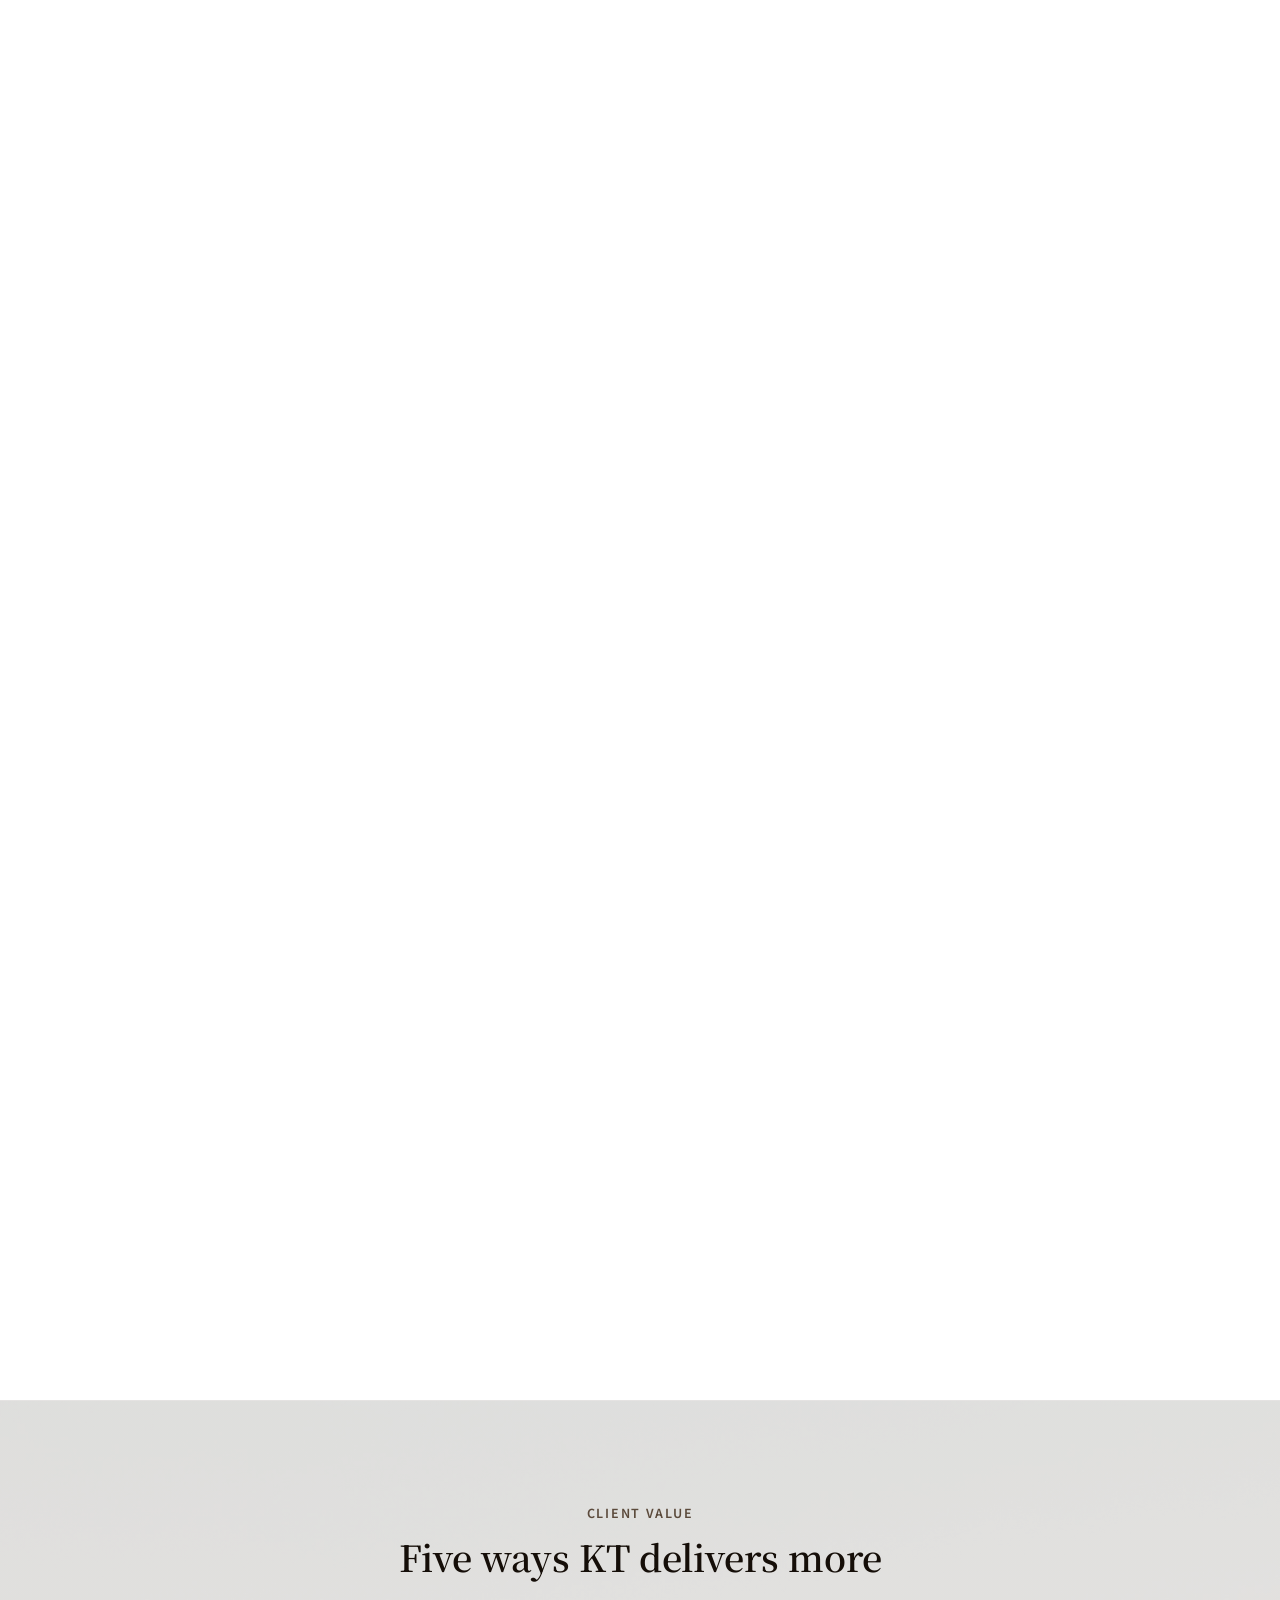
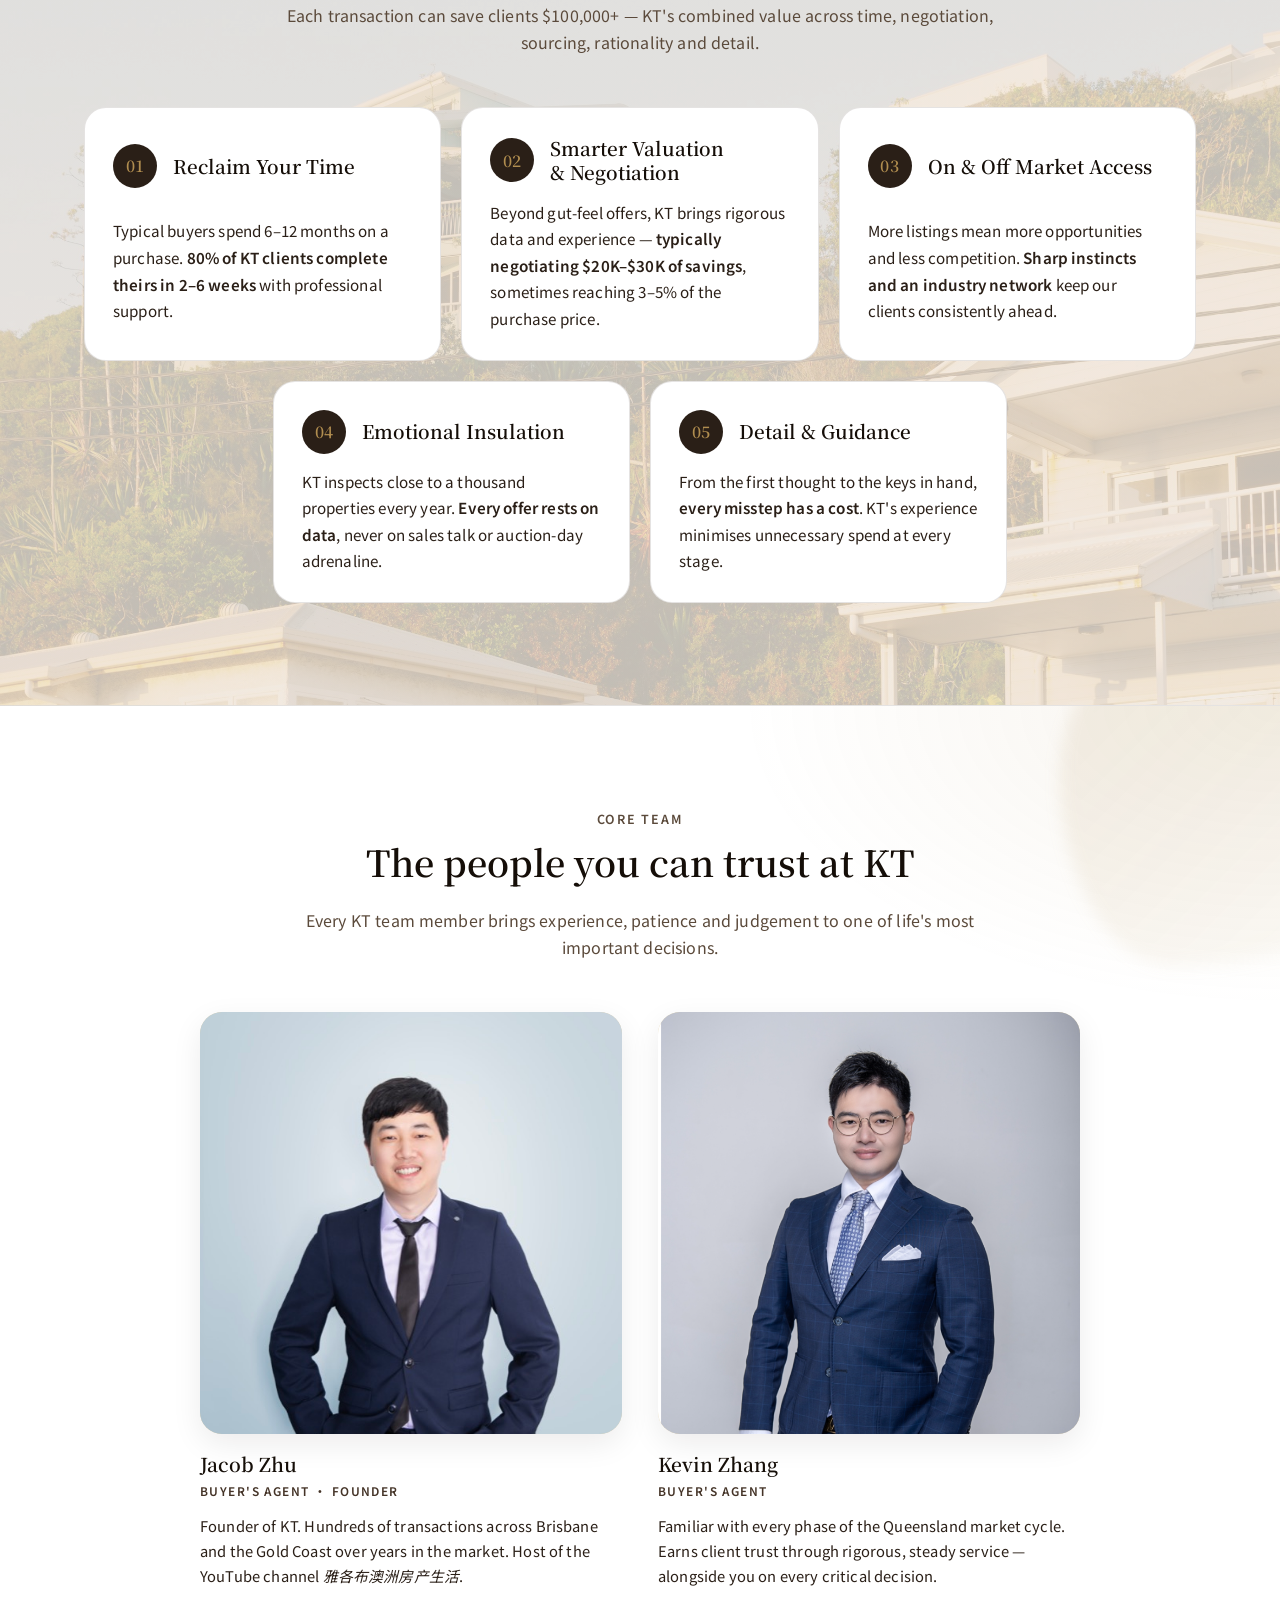
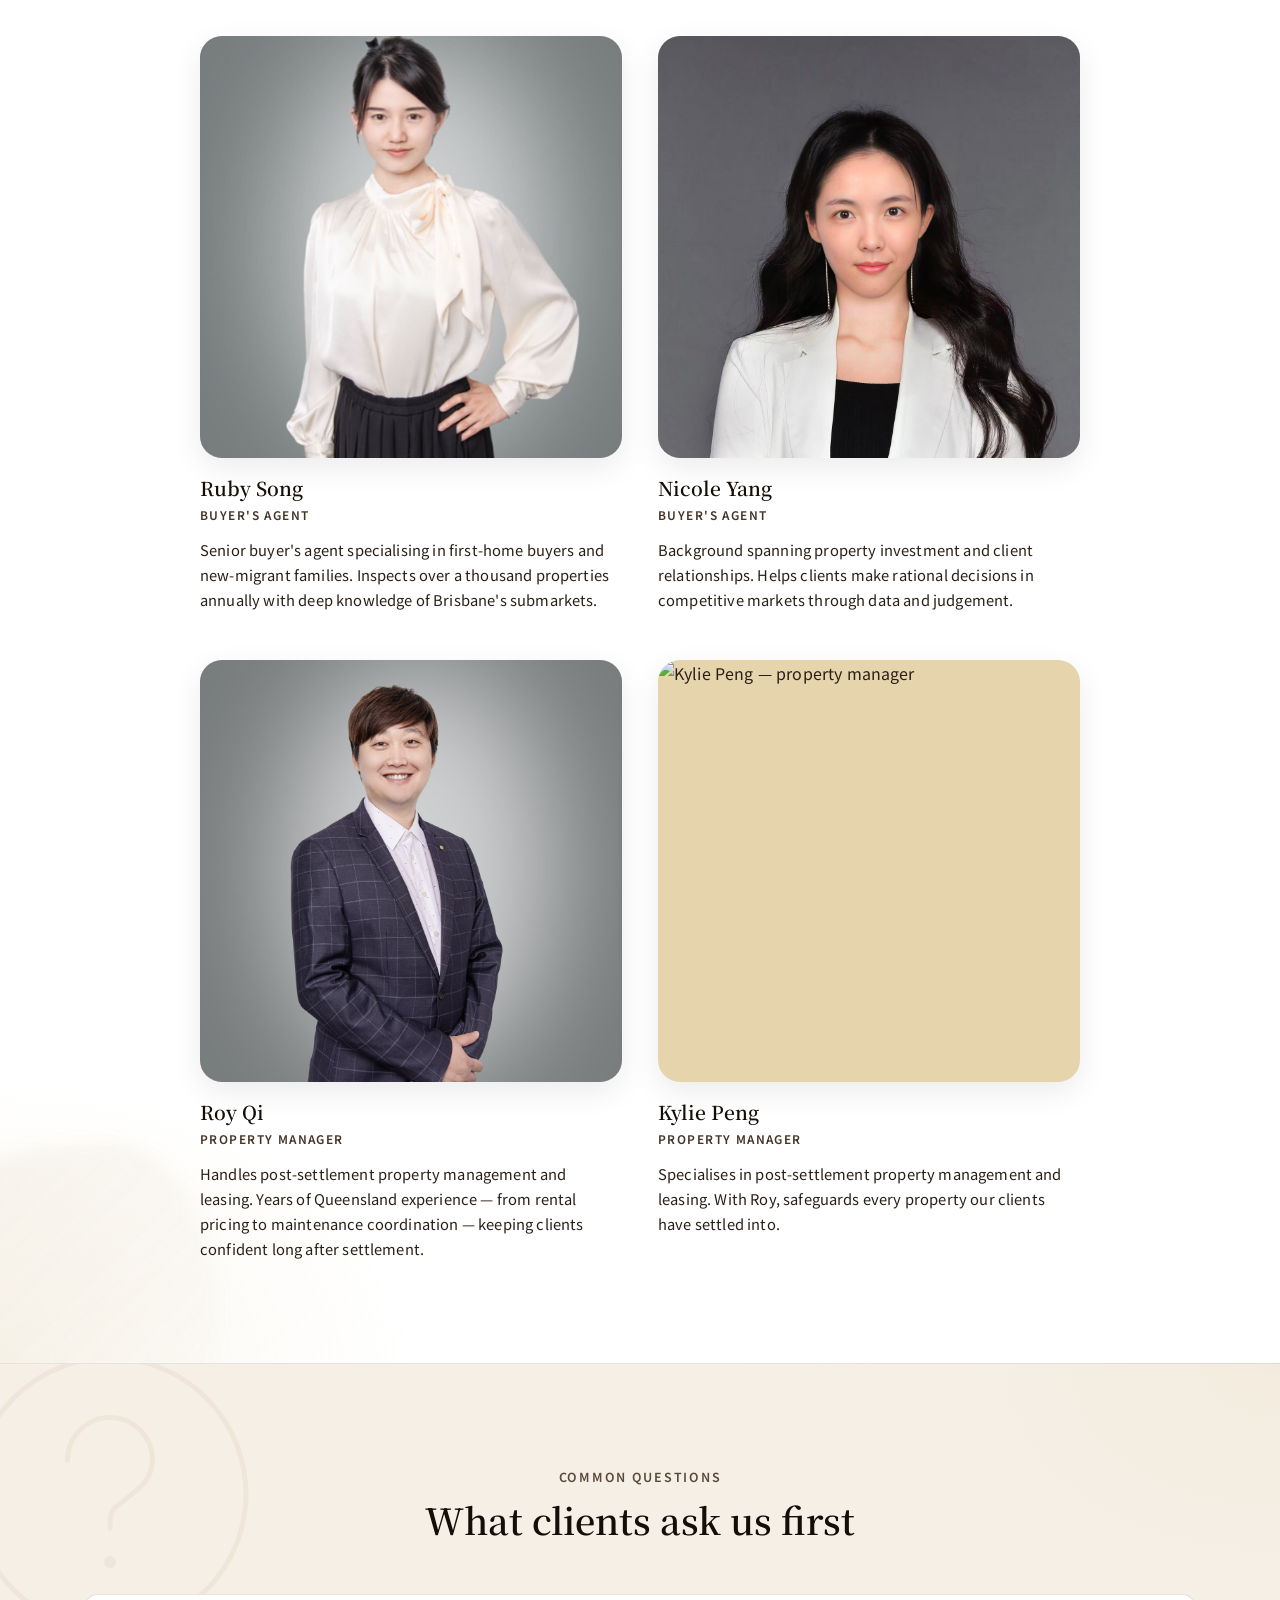
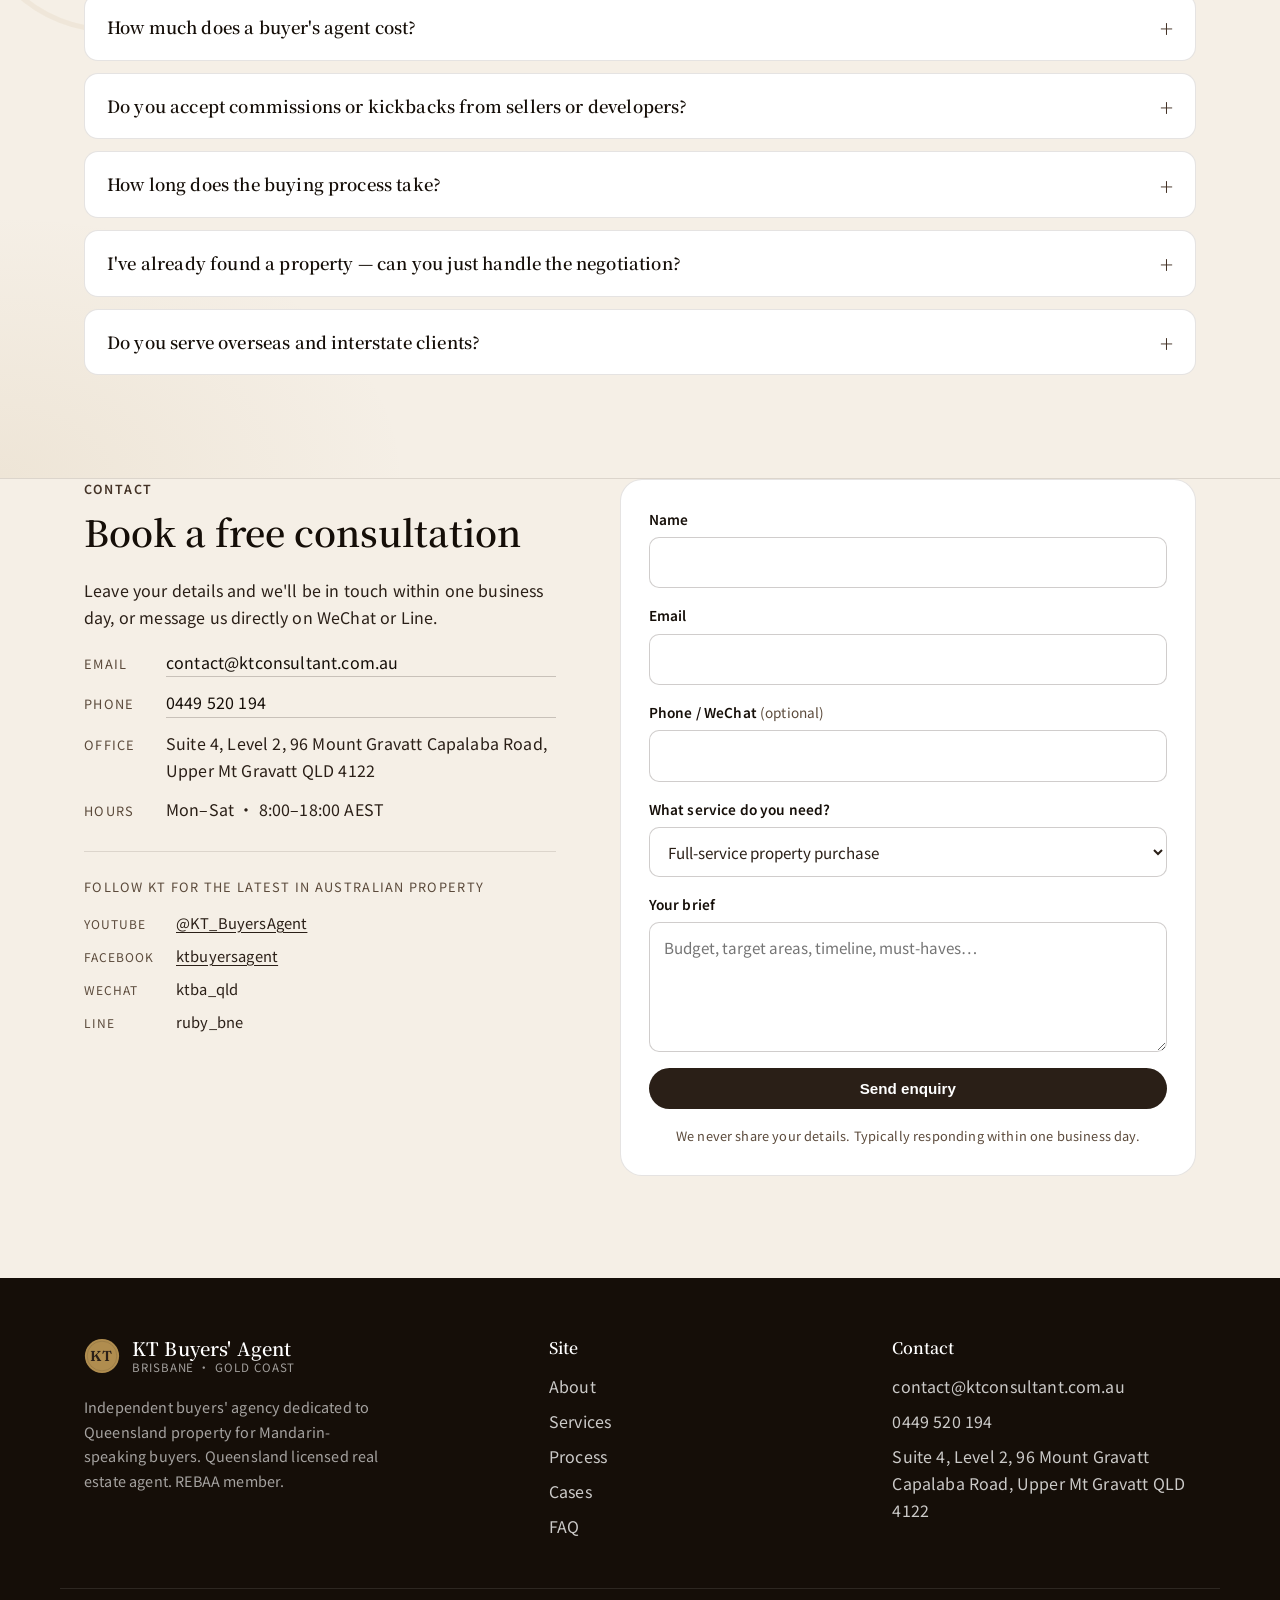
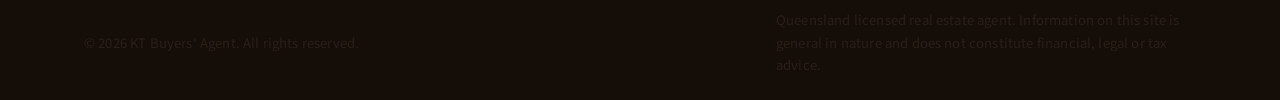
==== commit 1bb8f61a: "Merge branch 'claude/inspiring-lehmann-ed9c90'" ====
--- a/en/index.html
+++ b/en/index.html
@@ -529,7 +529,7 @@
 
           <article class="team-member">
             <div class="team-photo">
-              <img src="https://images.unsplash.com/photo-1622977318832-82321bdd509f?w=900&q=80&auto=format&fit=crop" alt="Roy Qi — property manager" loading="lazy" />
+              <img src="../assets/team/roy.jpg" alt="Roy Qi — property manager" loading="lazy" />
             </div>
             <div class="team-bio">
               <h3>Roy Qi</h3>
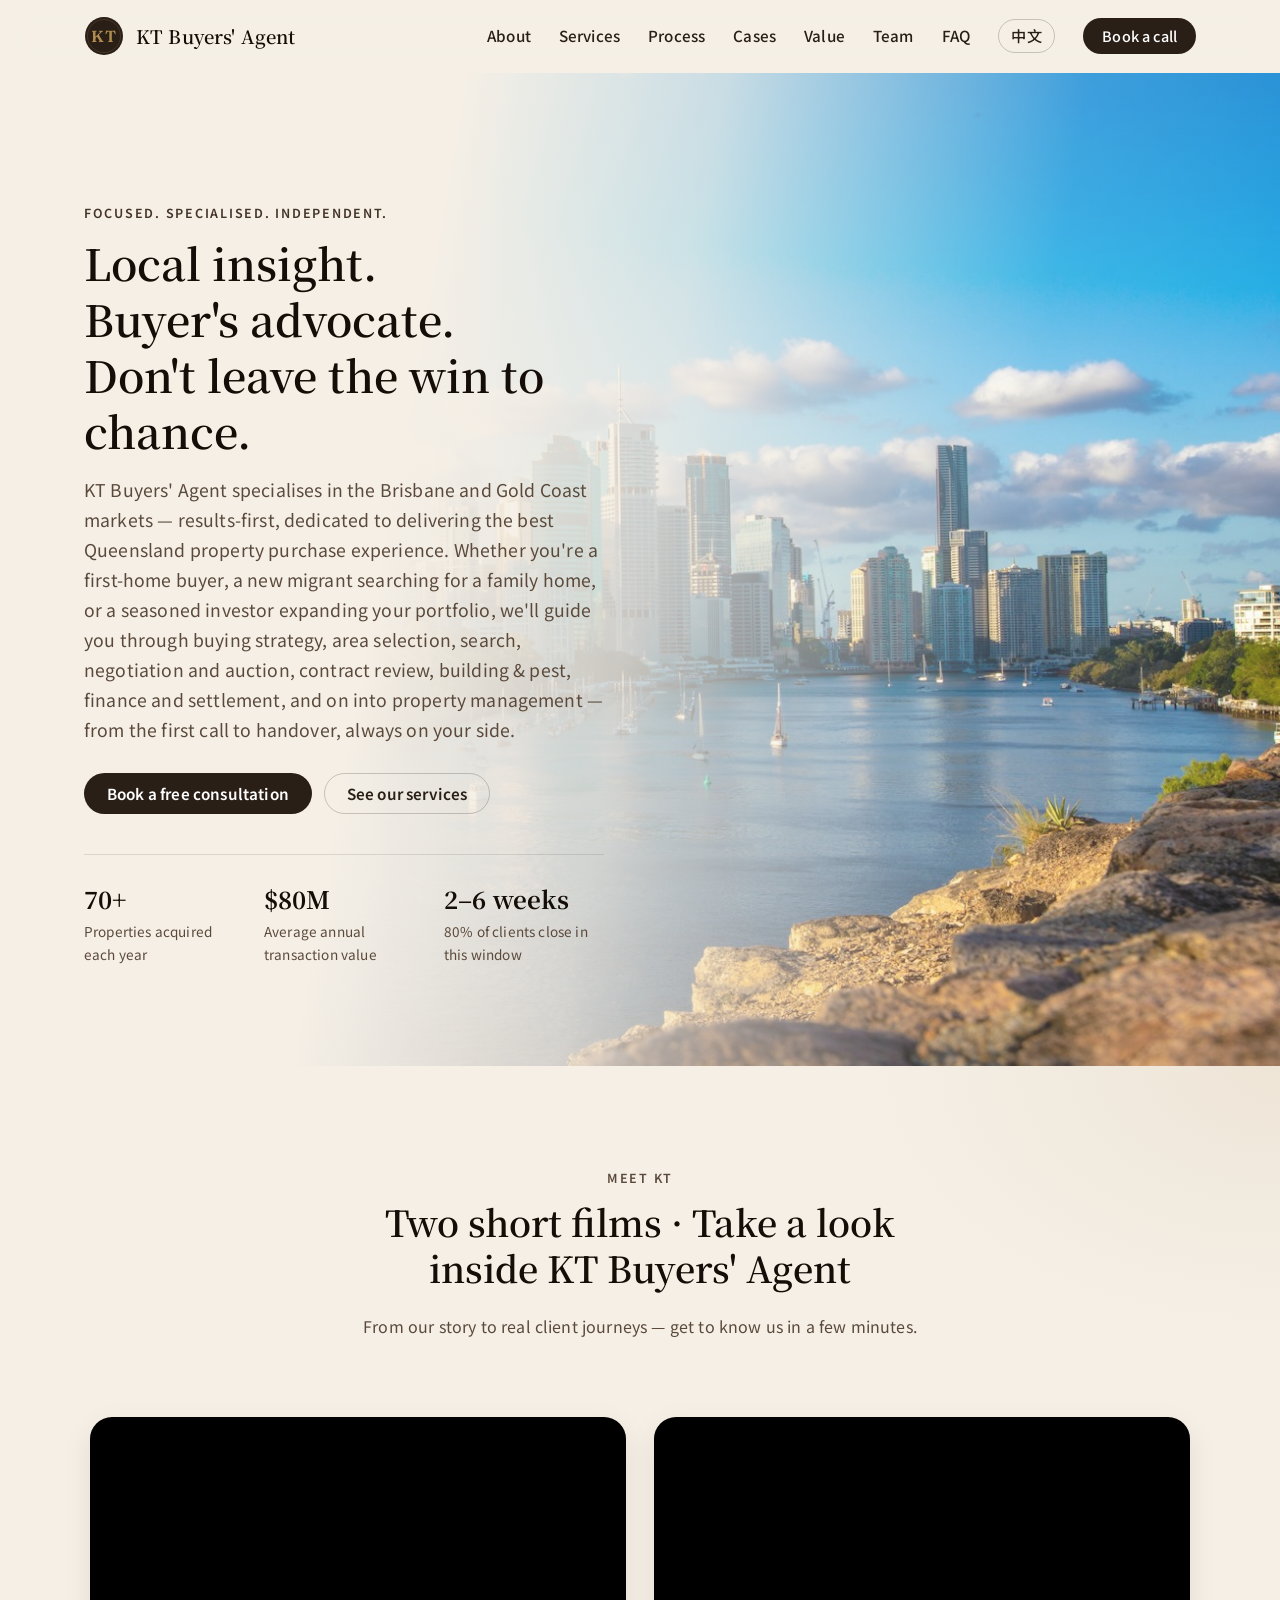
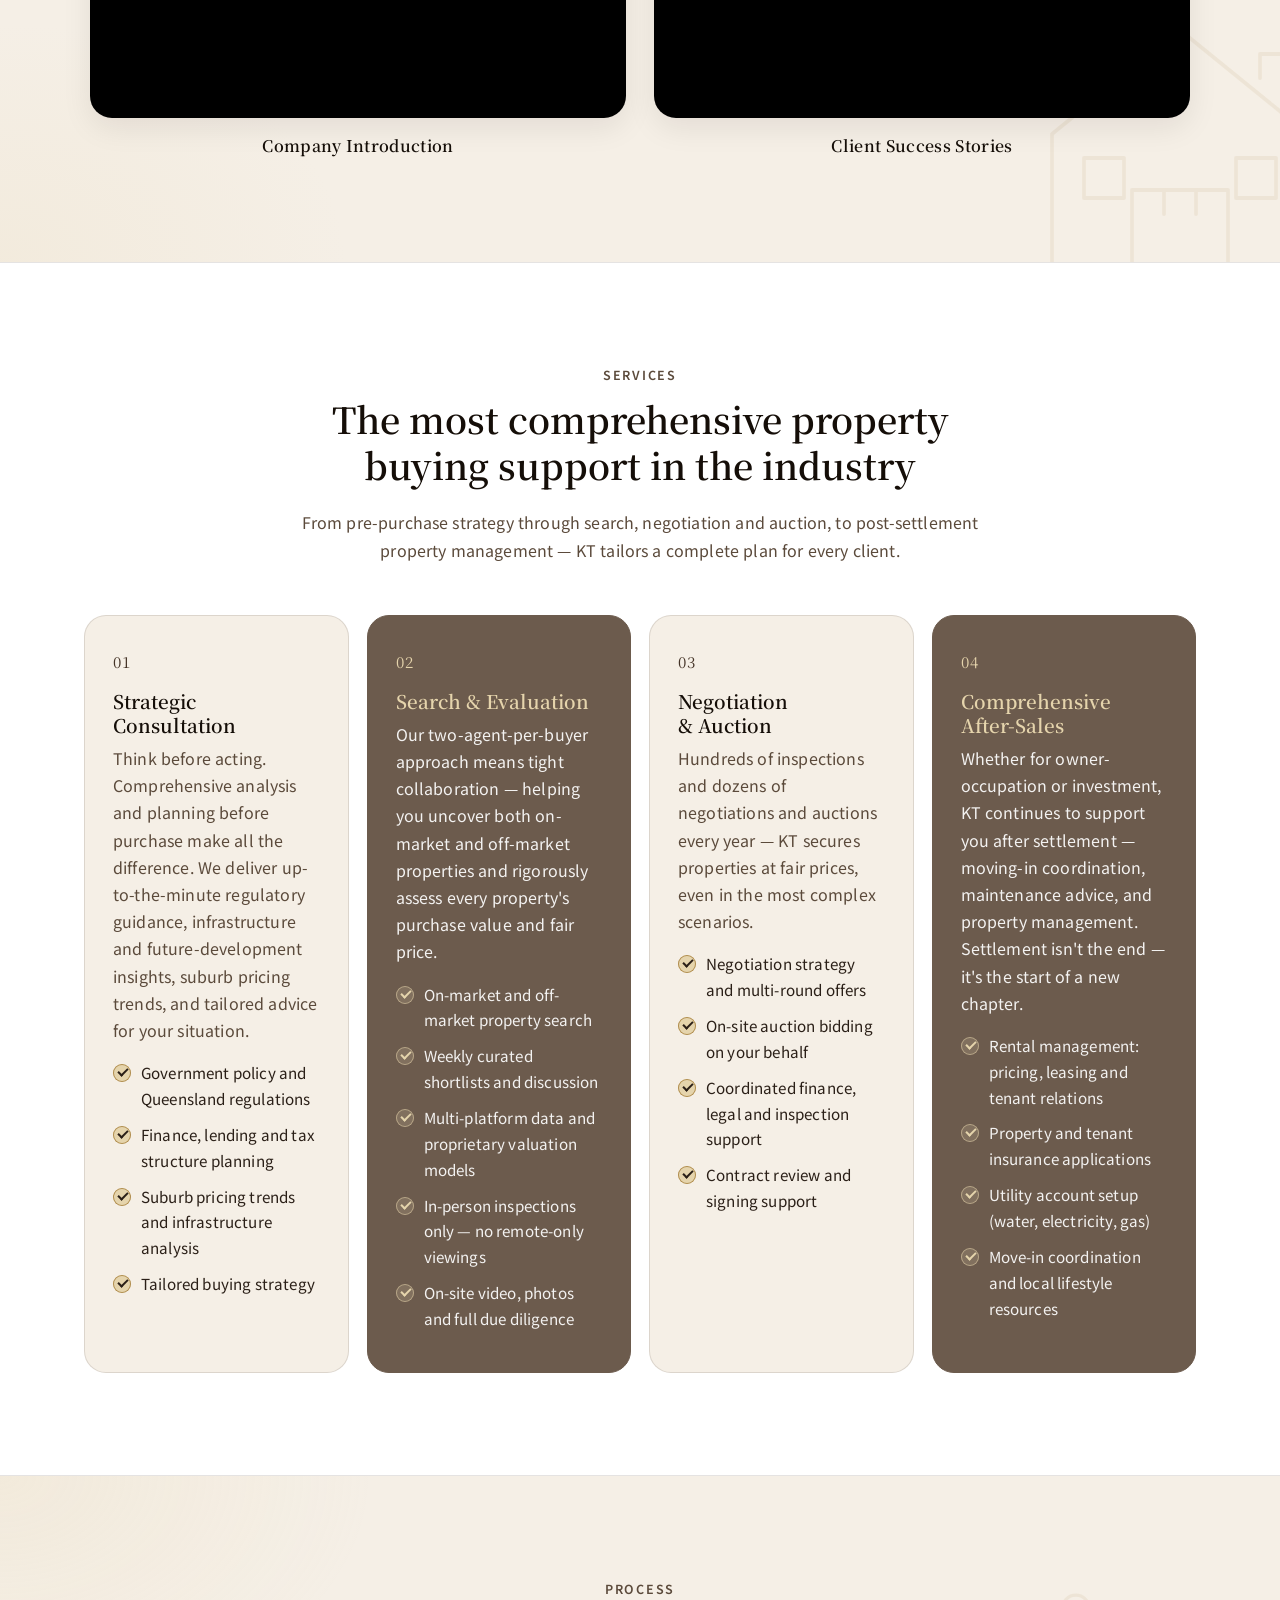
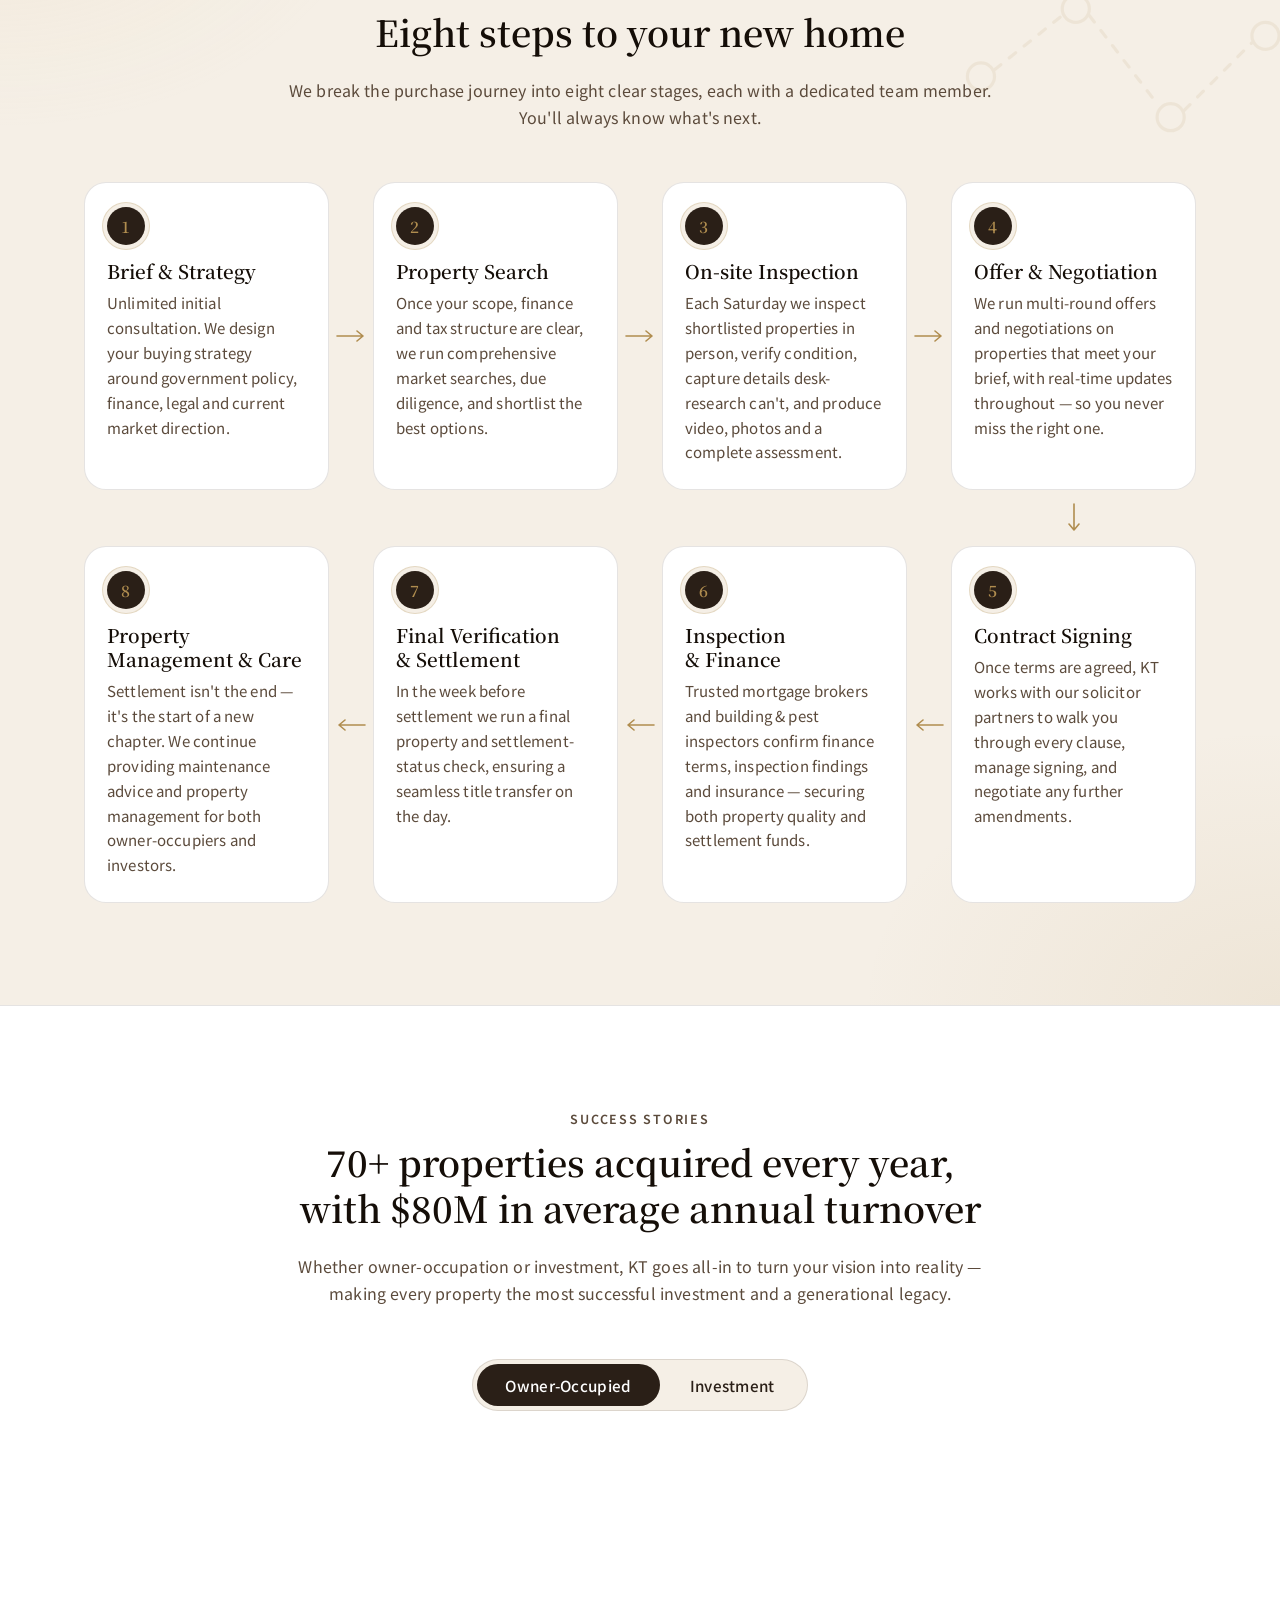
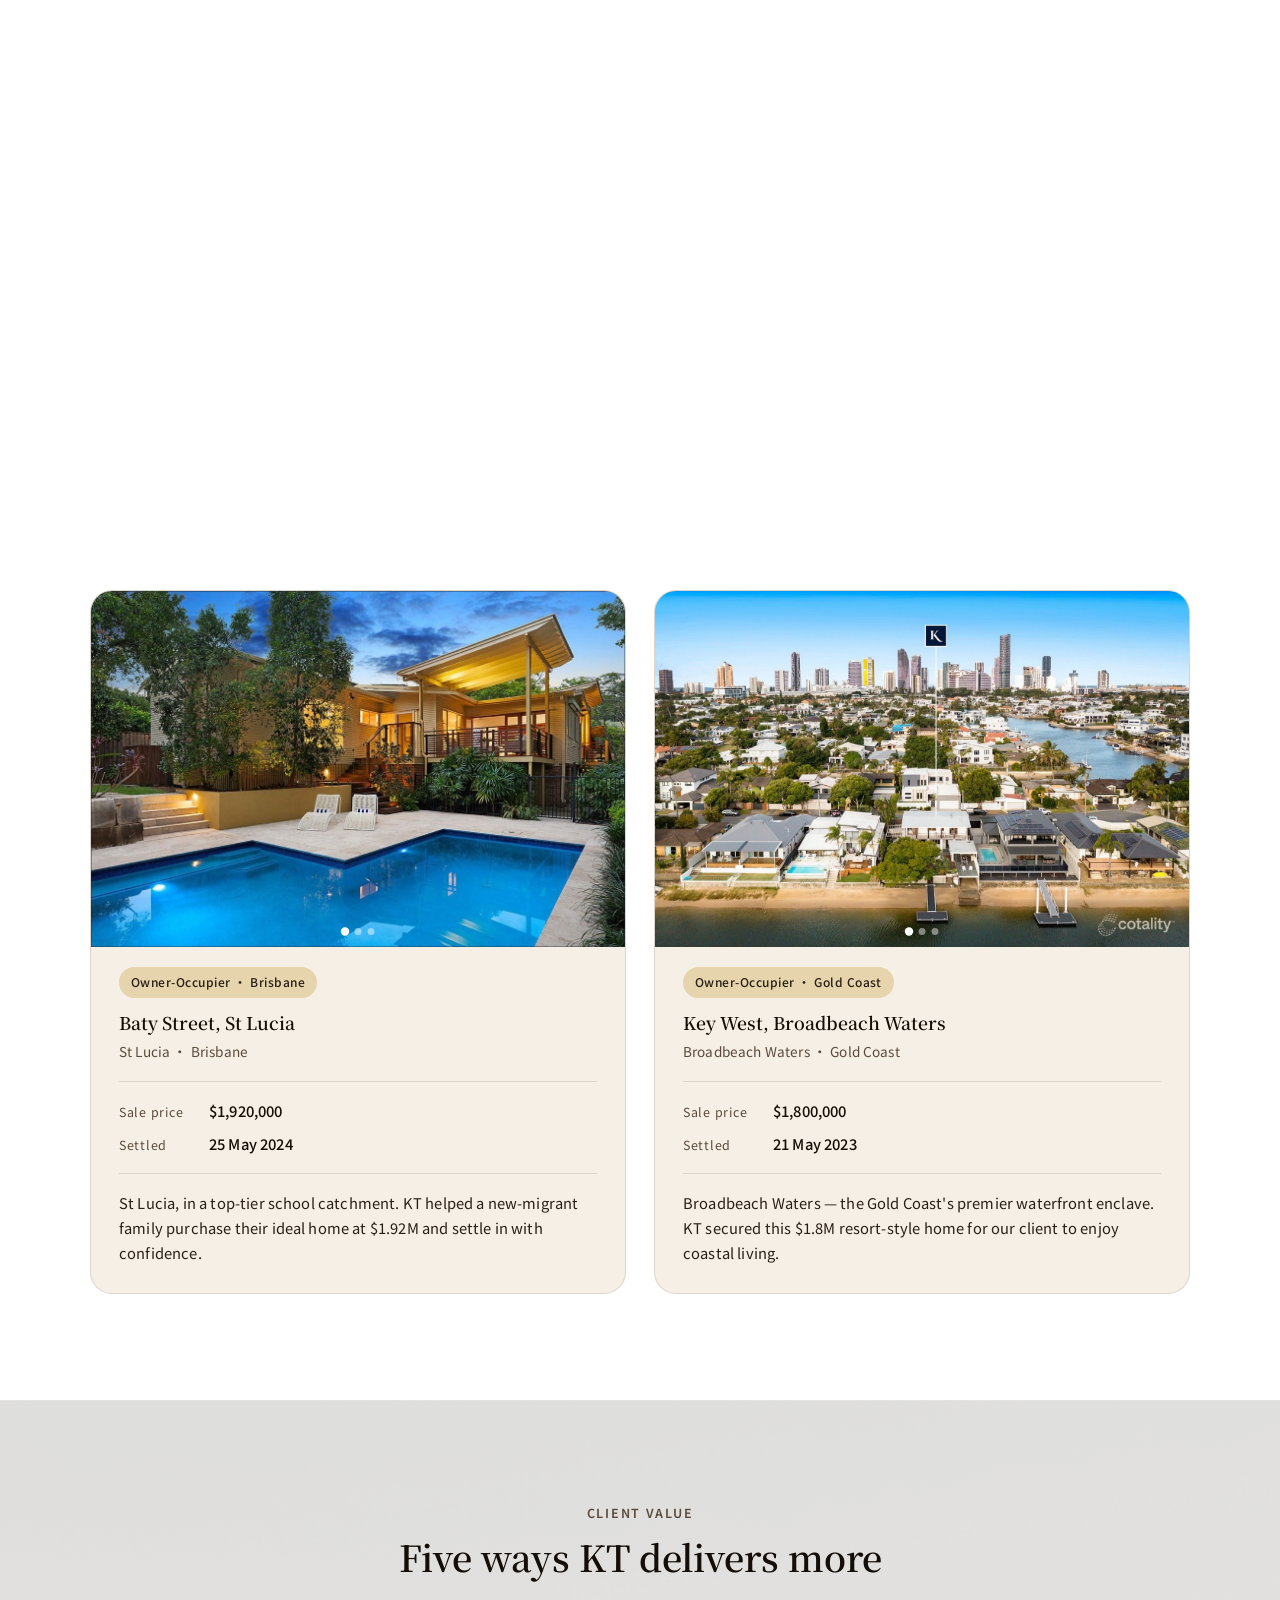
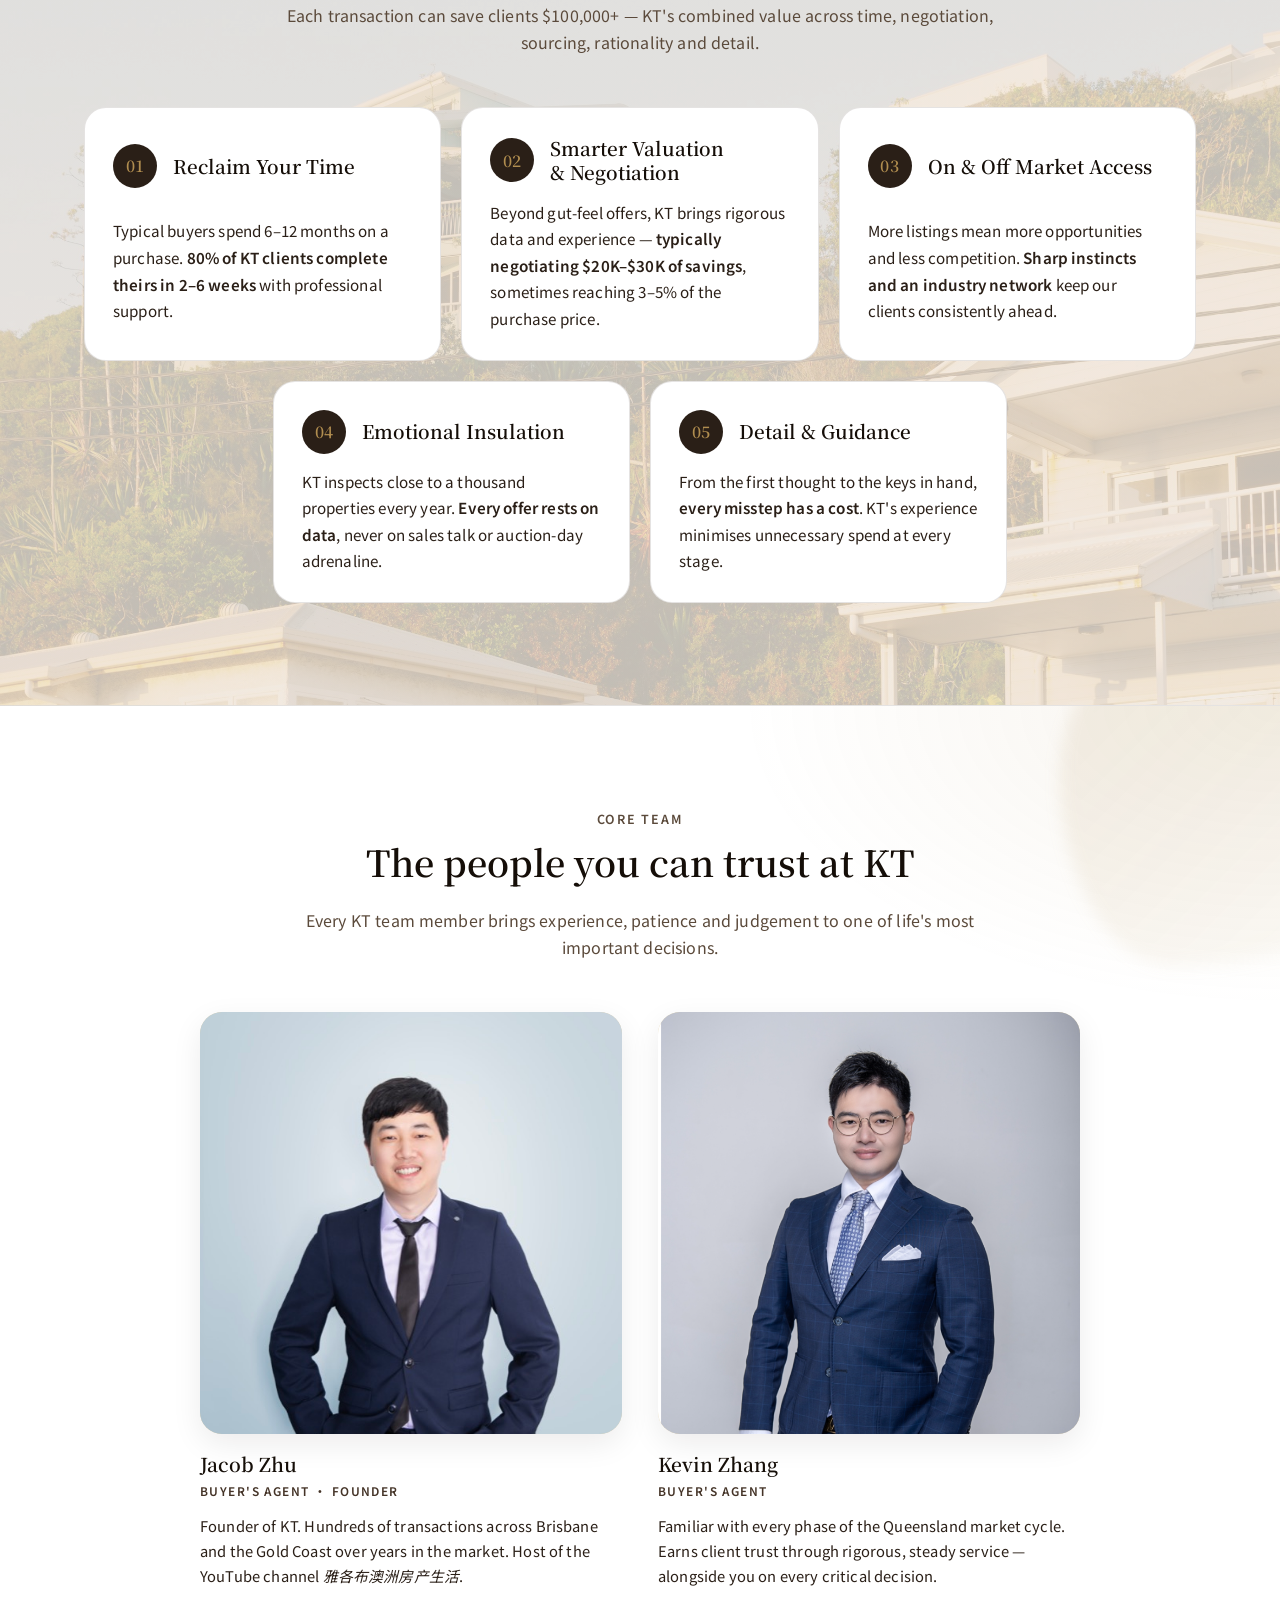
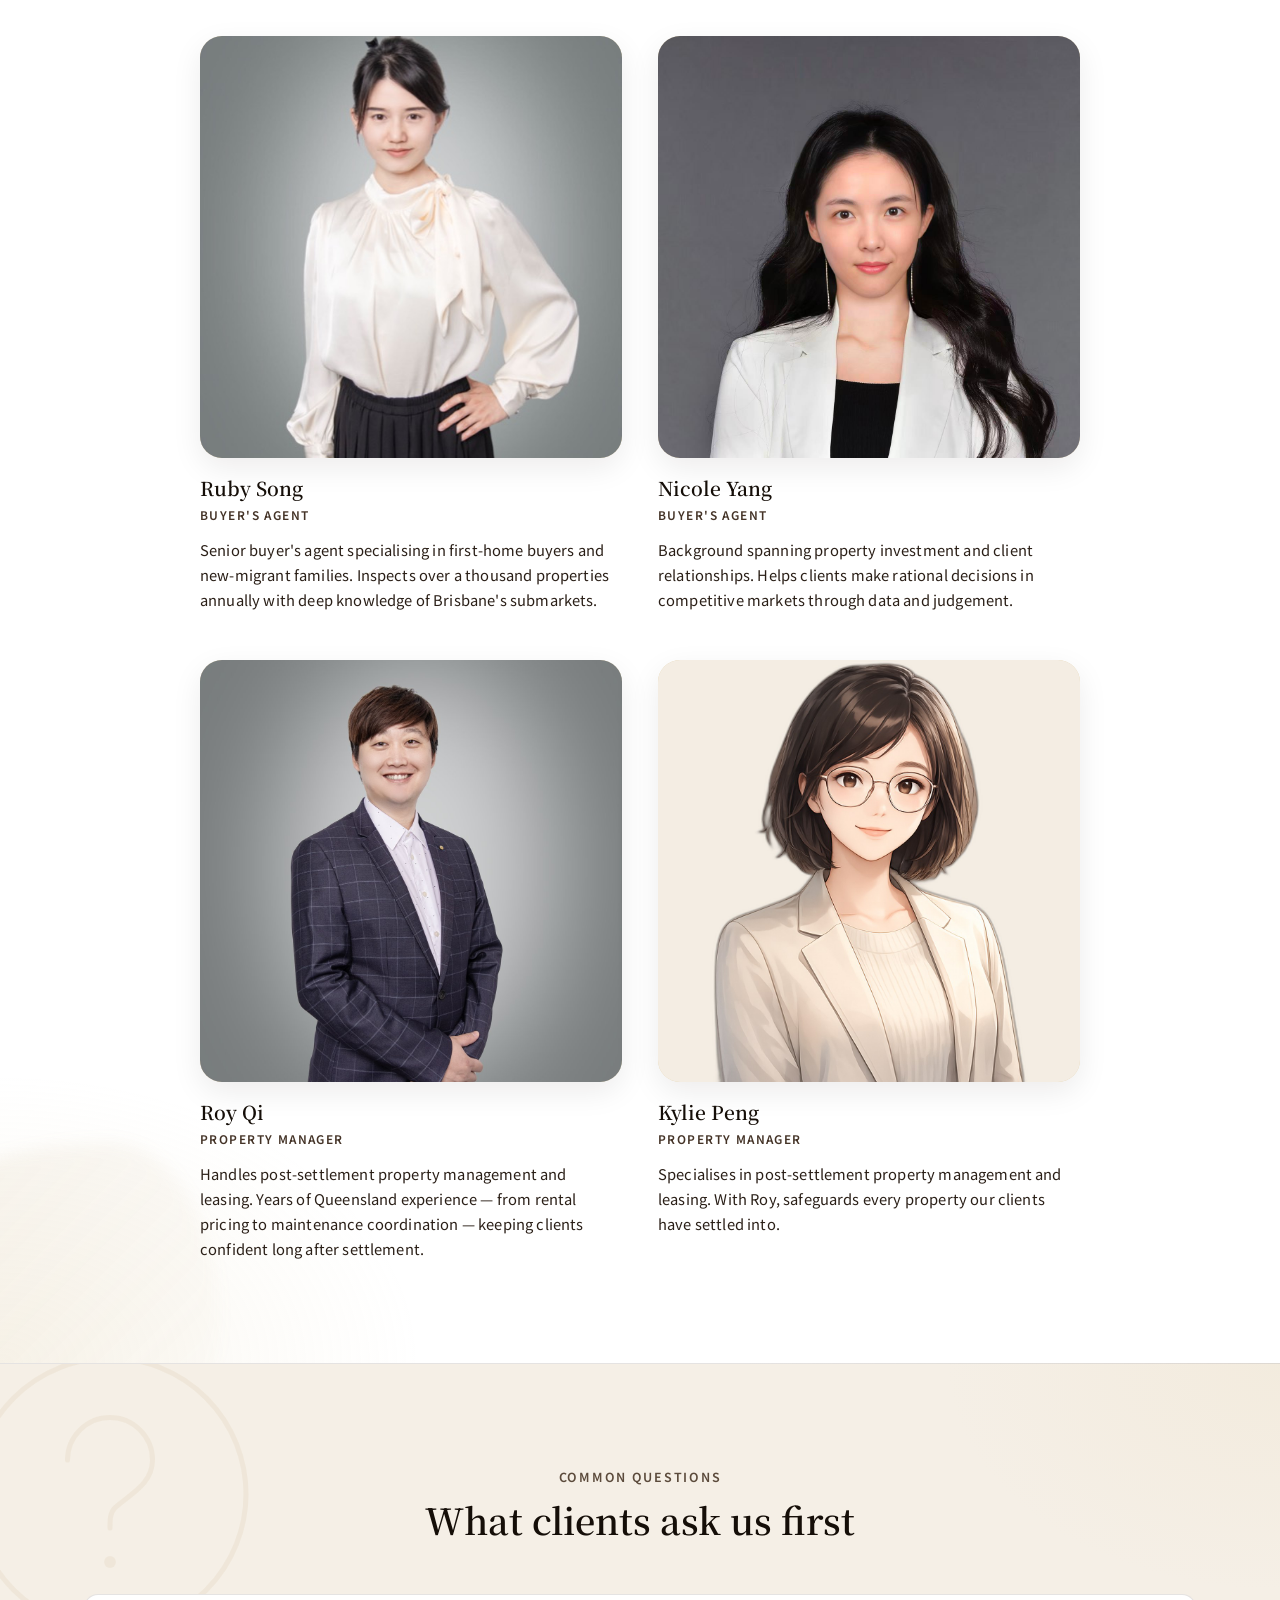
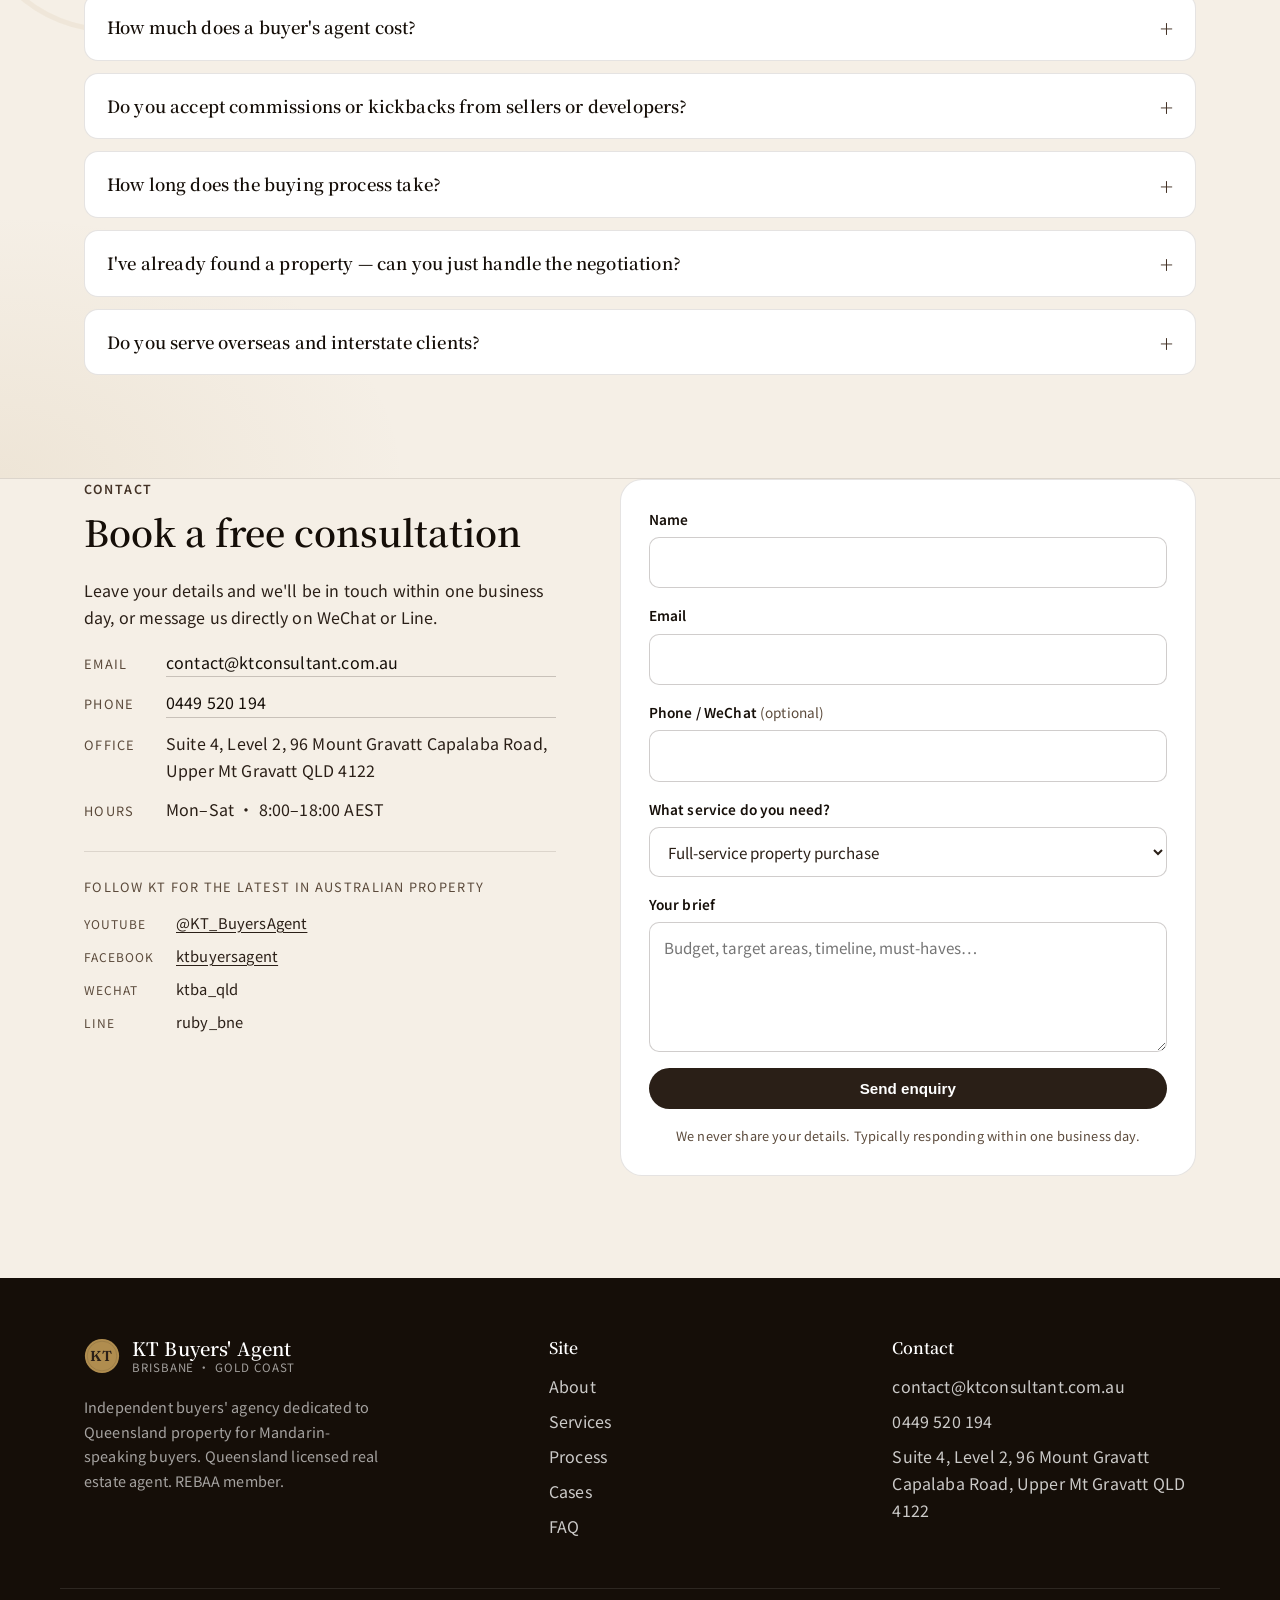
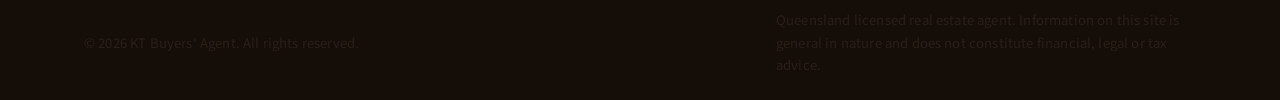
==== commit be9d2e41: "Merge branch 'claude/inspiring-lehmann-ed9c90'" ====
--- a/en/index.html
+++ b/en/index.html
@@ -540,7 +540,7 @@
 
           <article class="team-member">
             <div class="team-photo">
-              <img src="https://images.unsplash.com/photo-1529232356377-57971f020a94?w=900&q=80&auto=format&fit=crop" alt="Kylie Peng — property manager" loading="lazy" style="object-position: center top;" />
+              <img src="../assets/team/kylie.jpg" alt="Kylie Peng — property manager" loading="lazy" />
             </div>
             <div class="team-bio">
               <h3>Kylie Peng</h3>
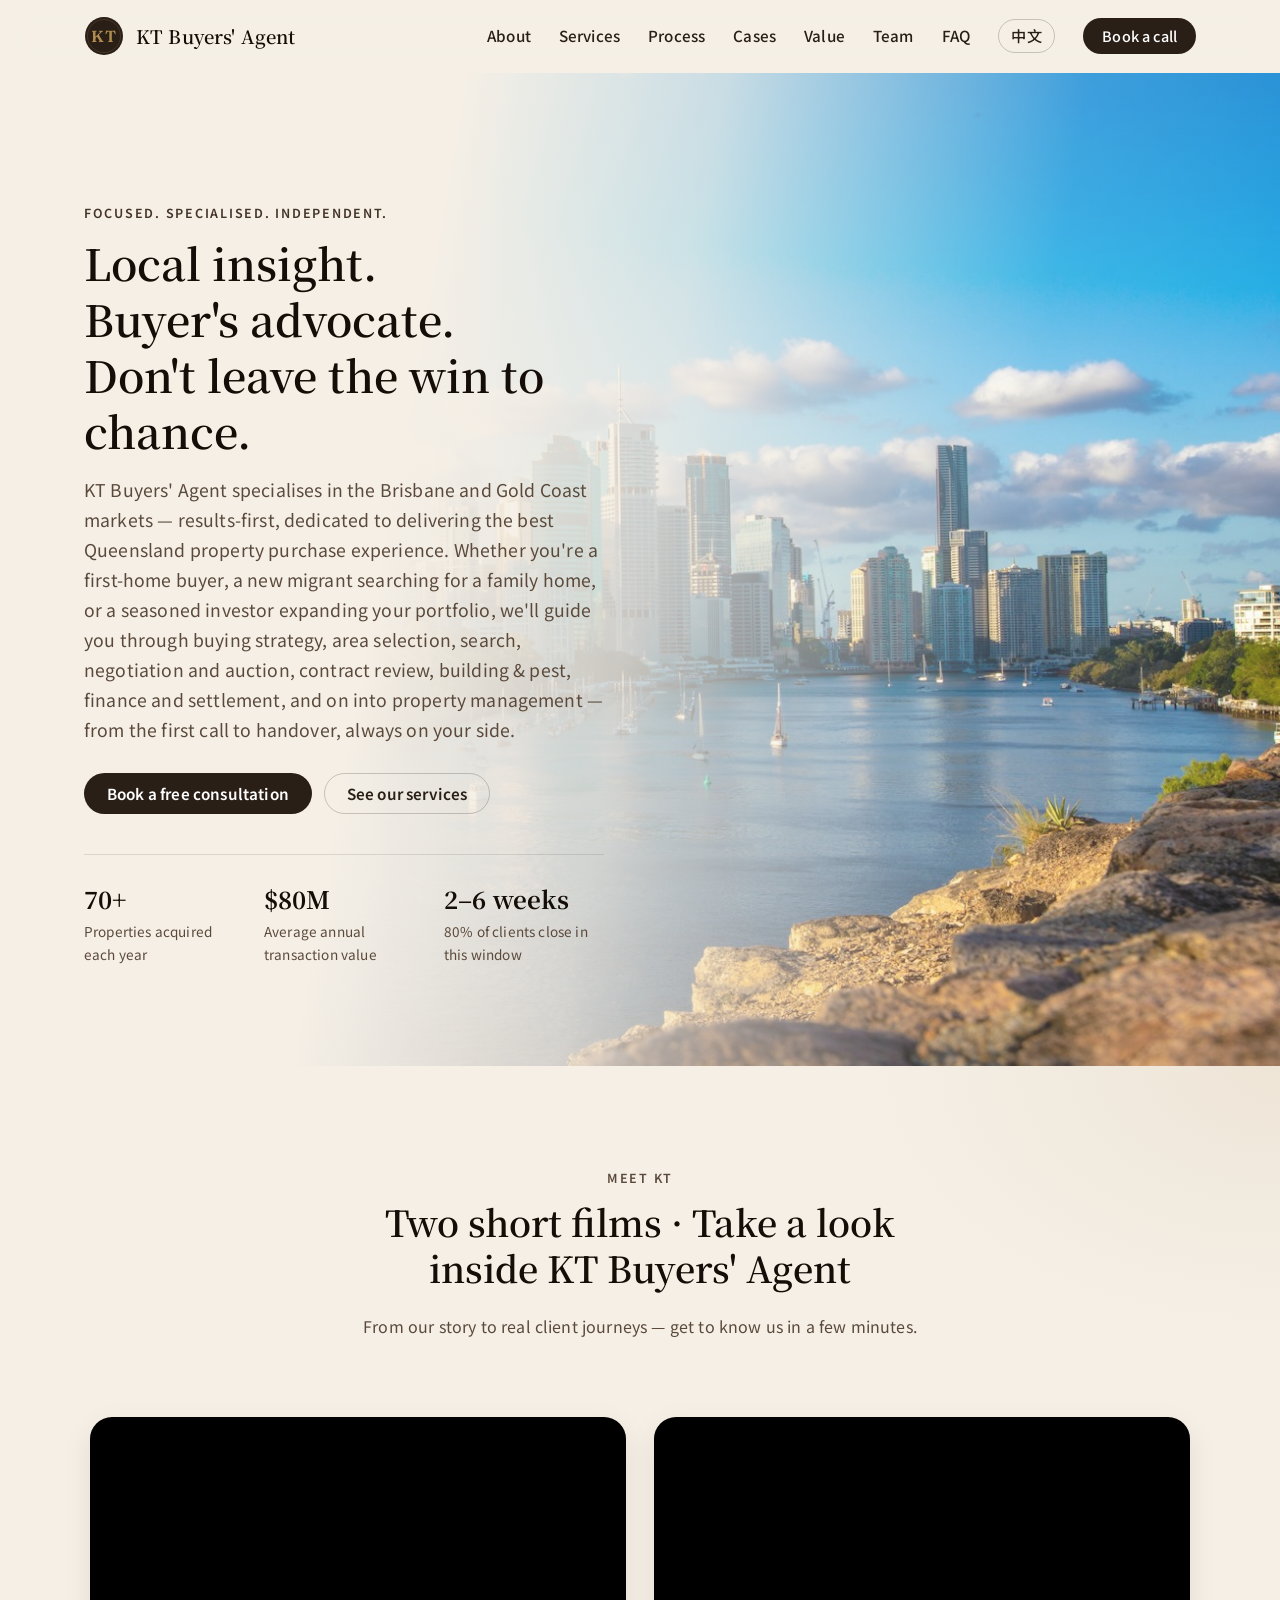
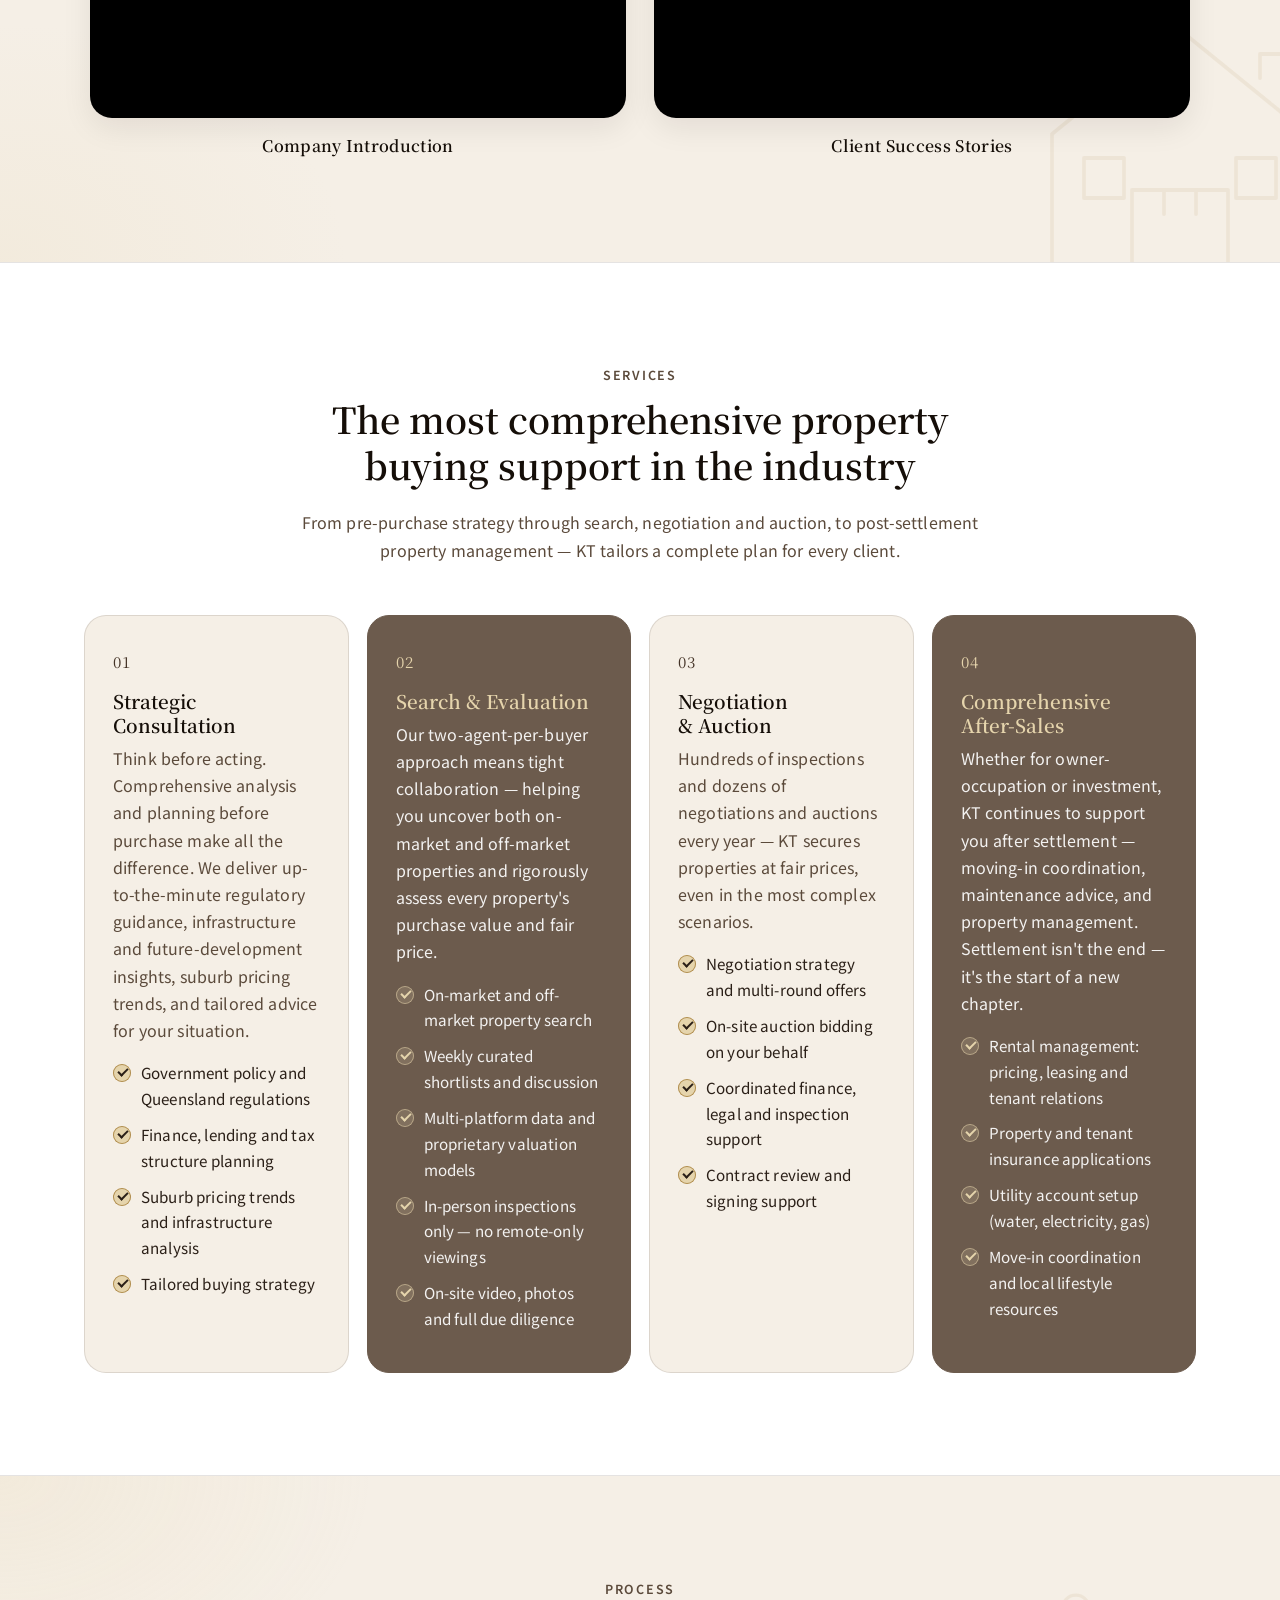
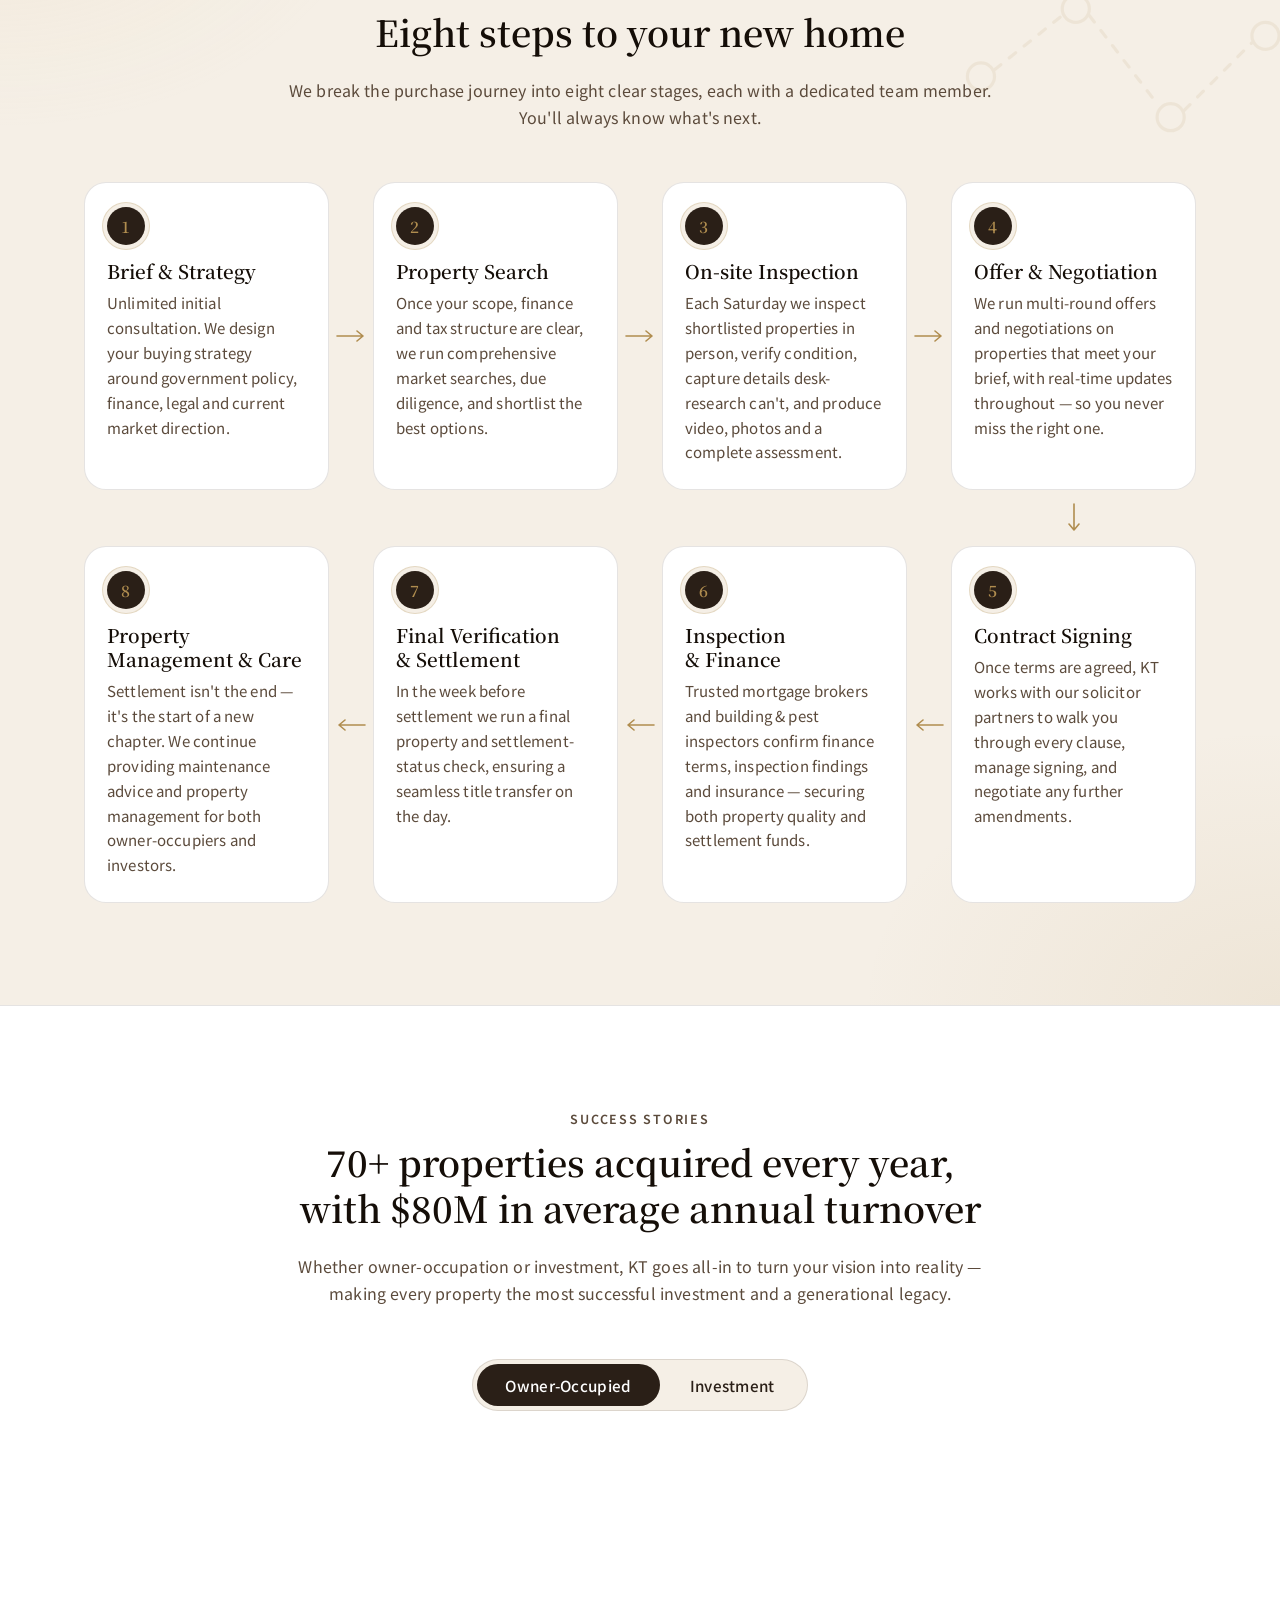
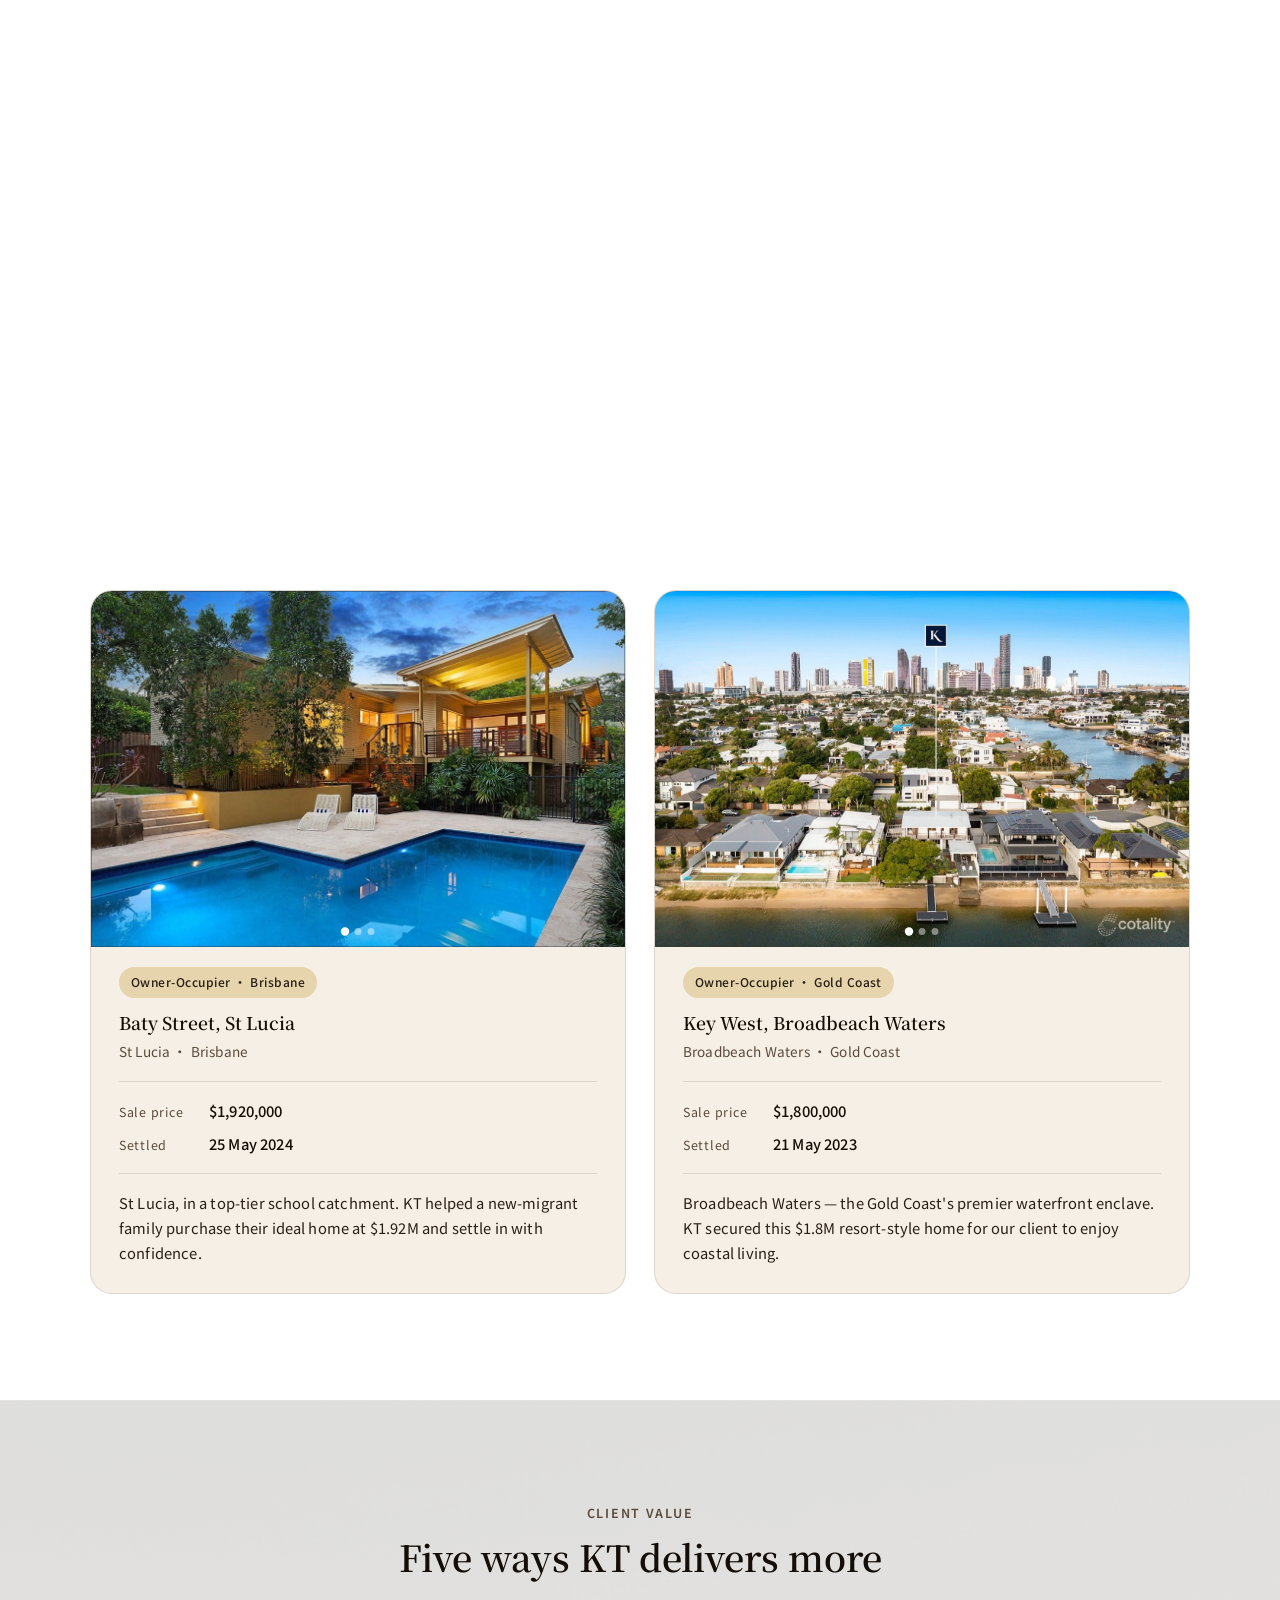
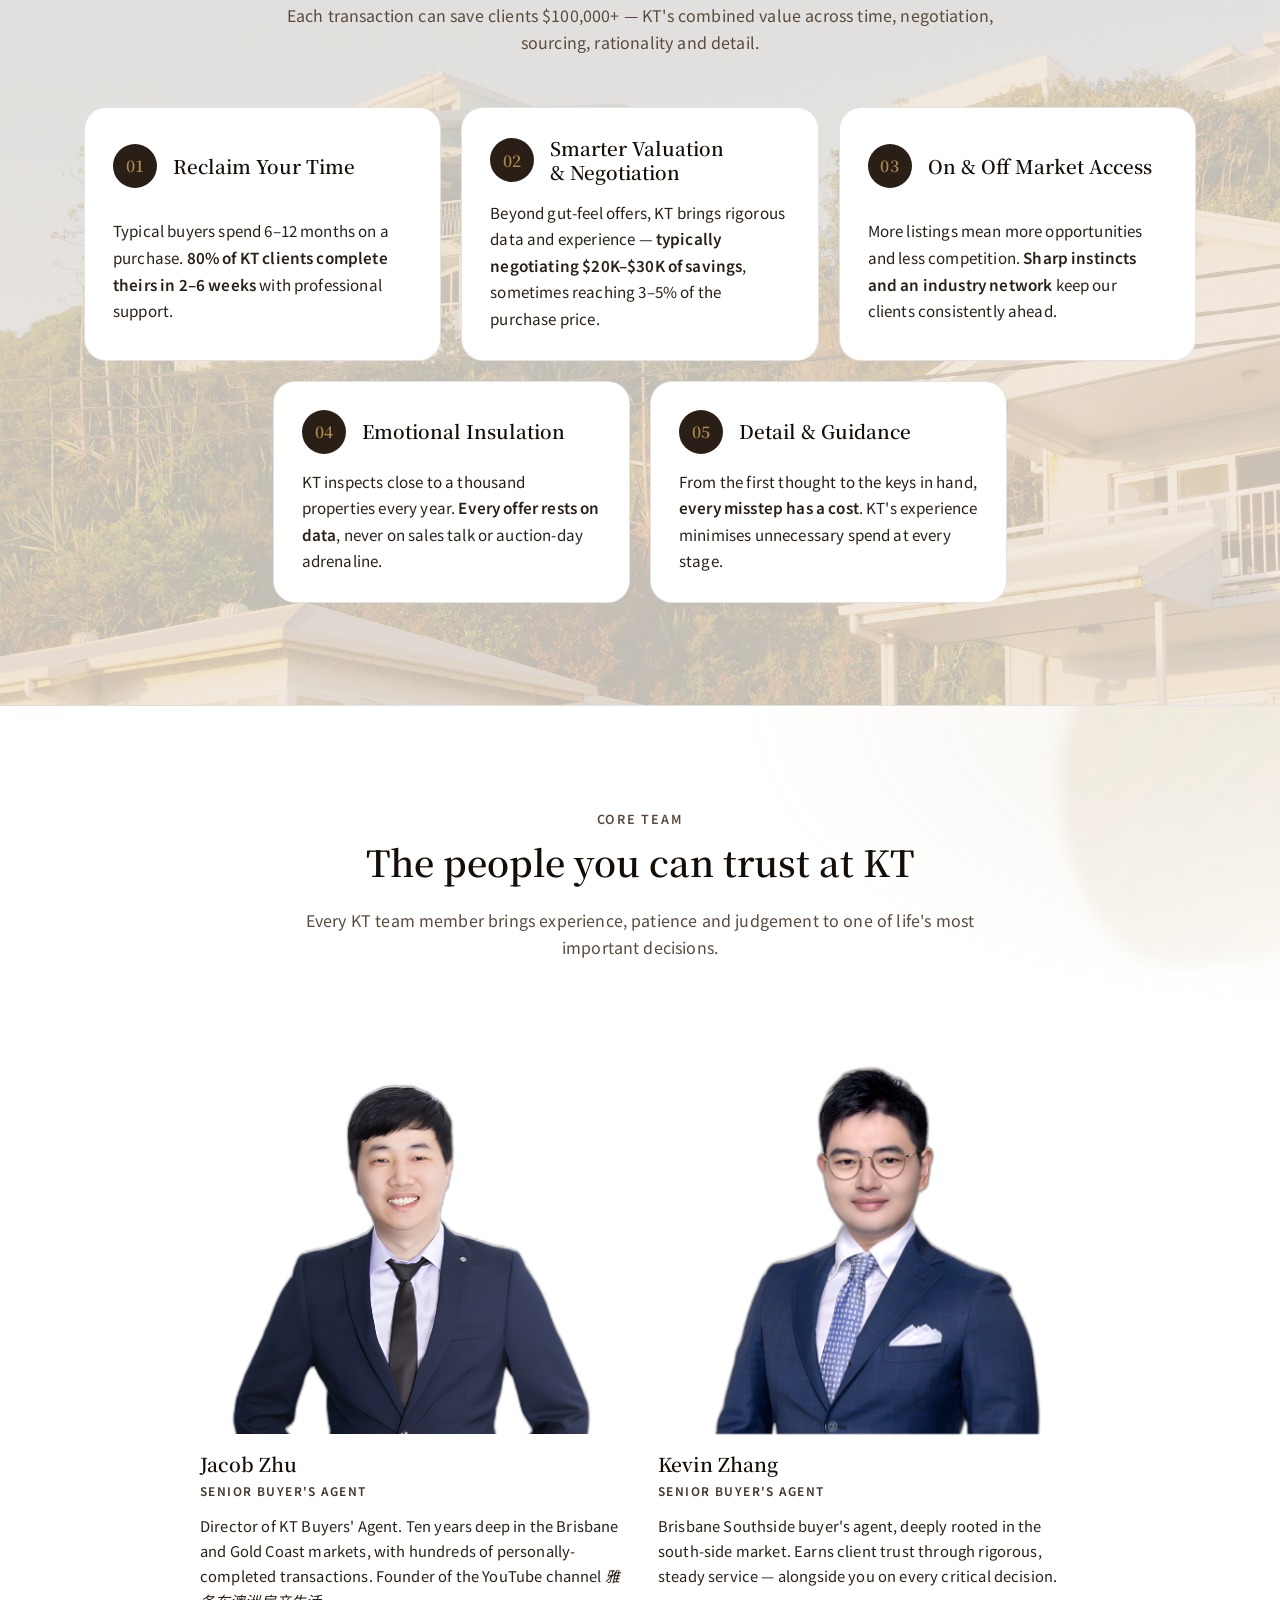
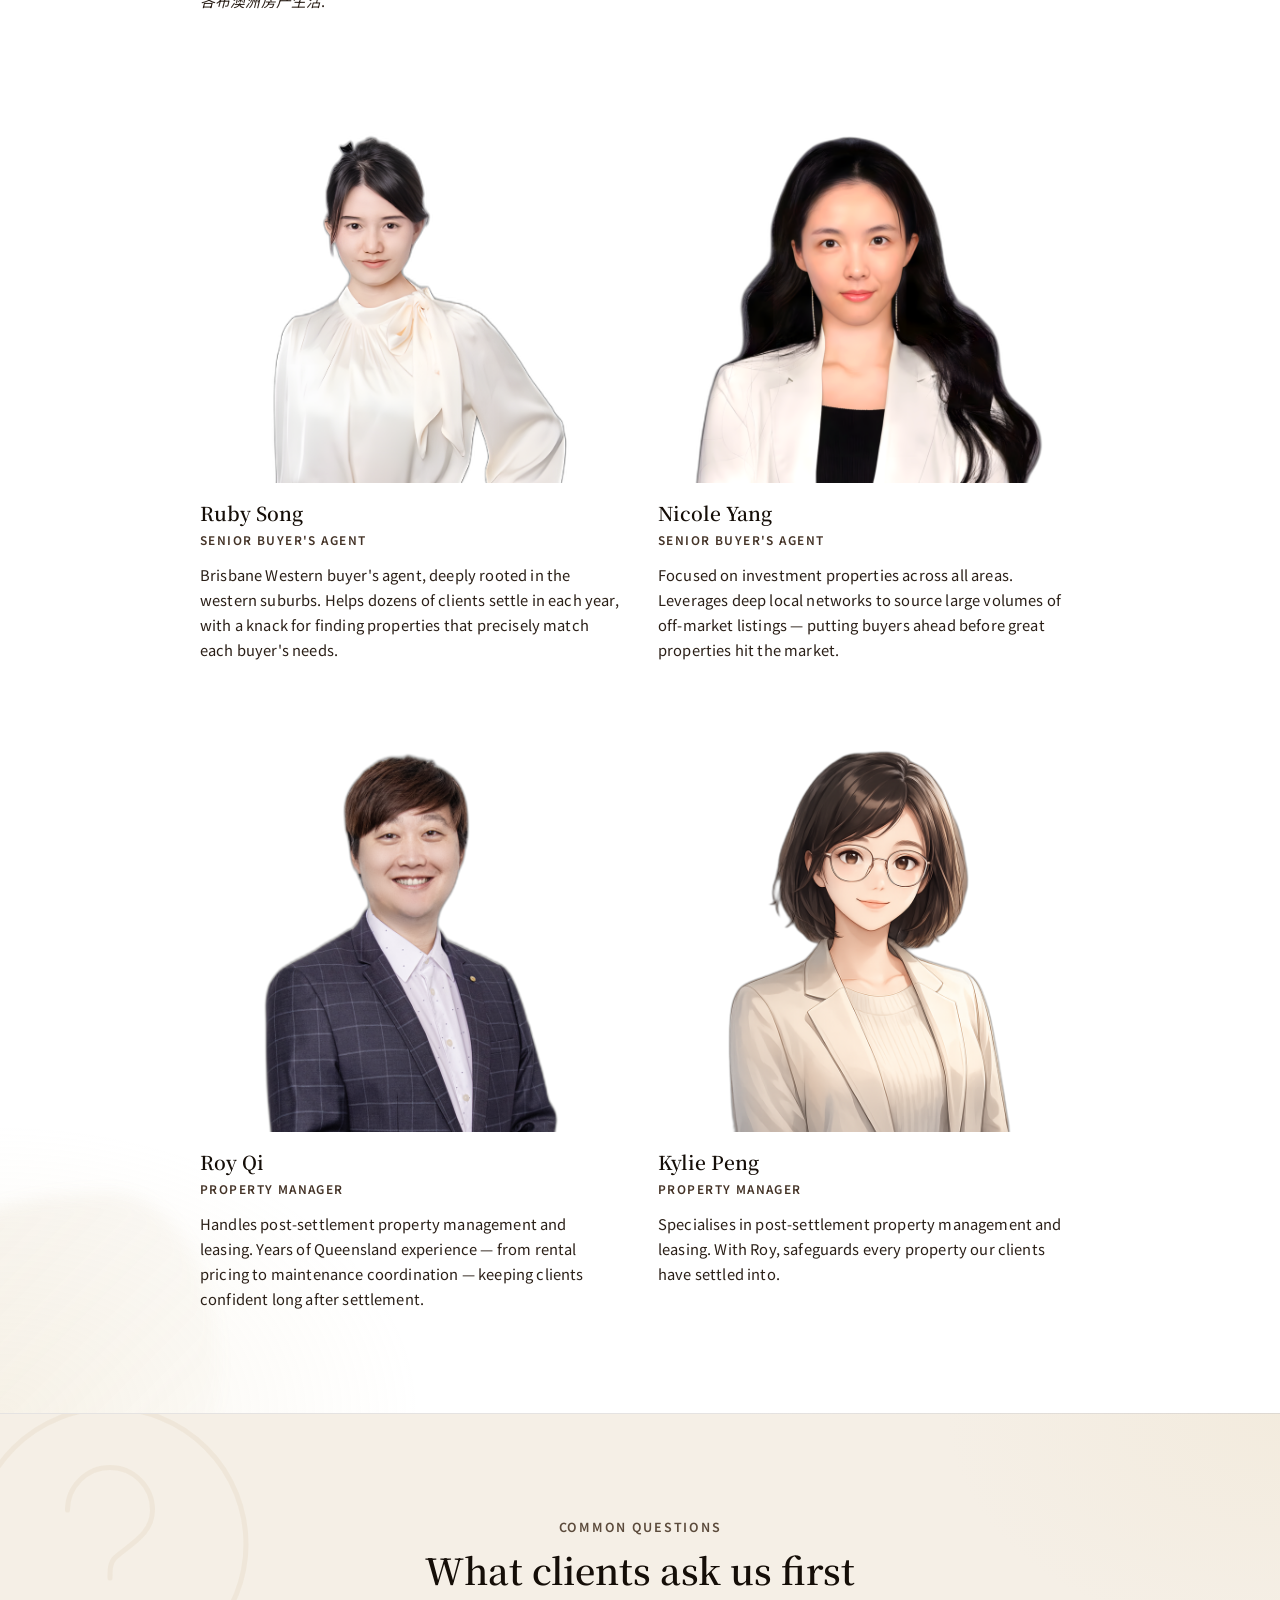
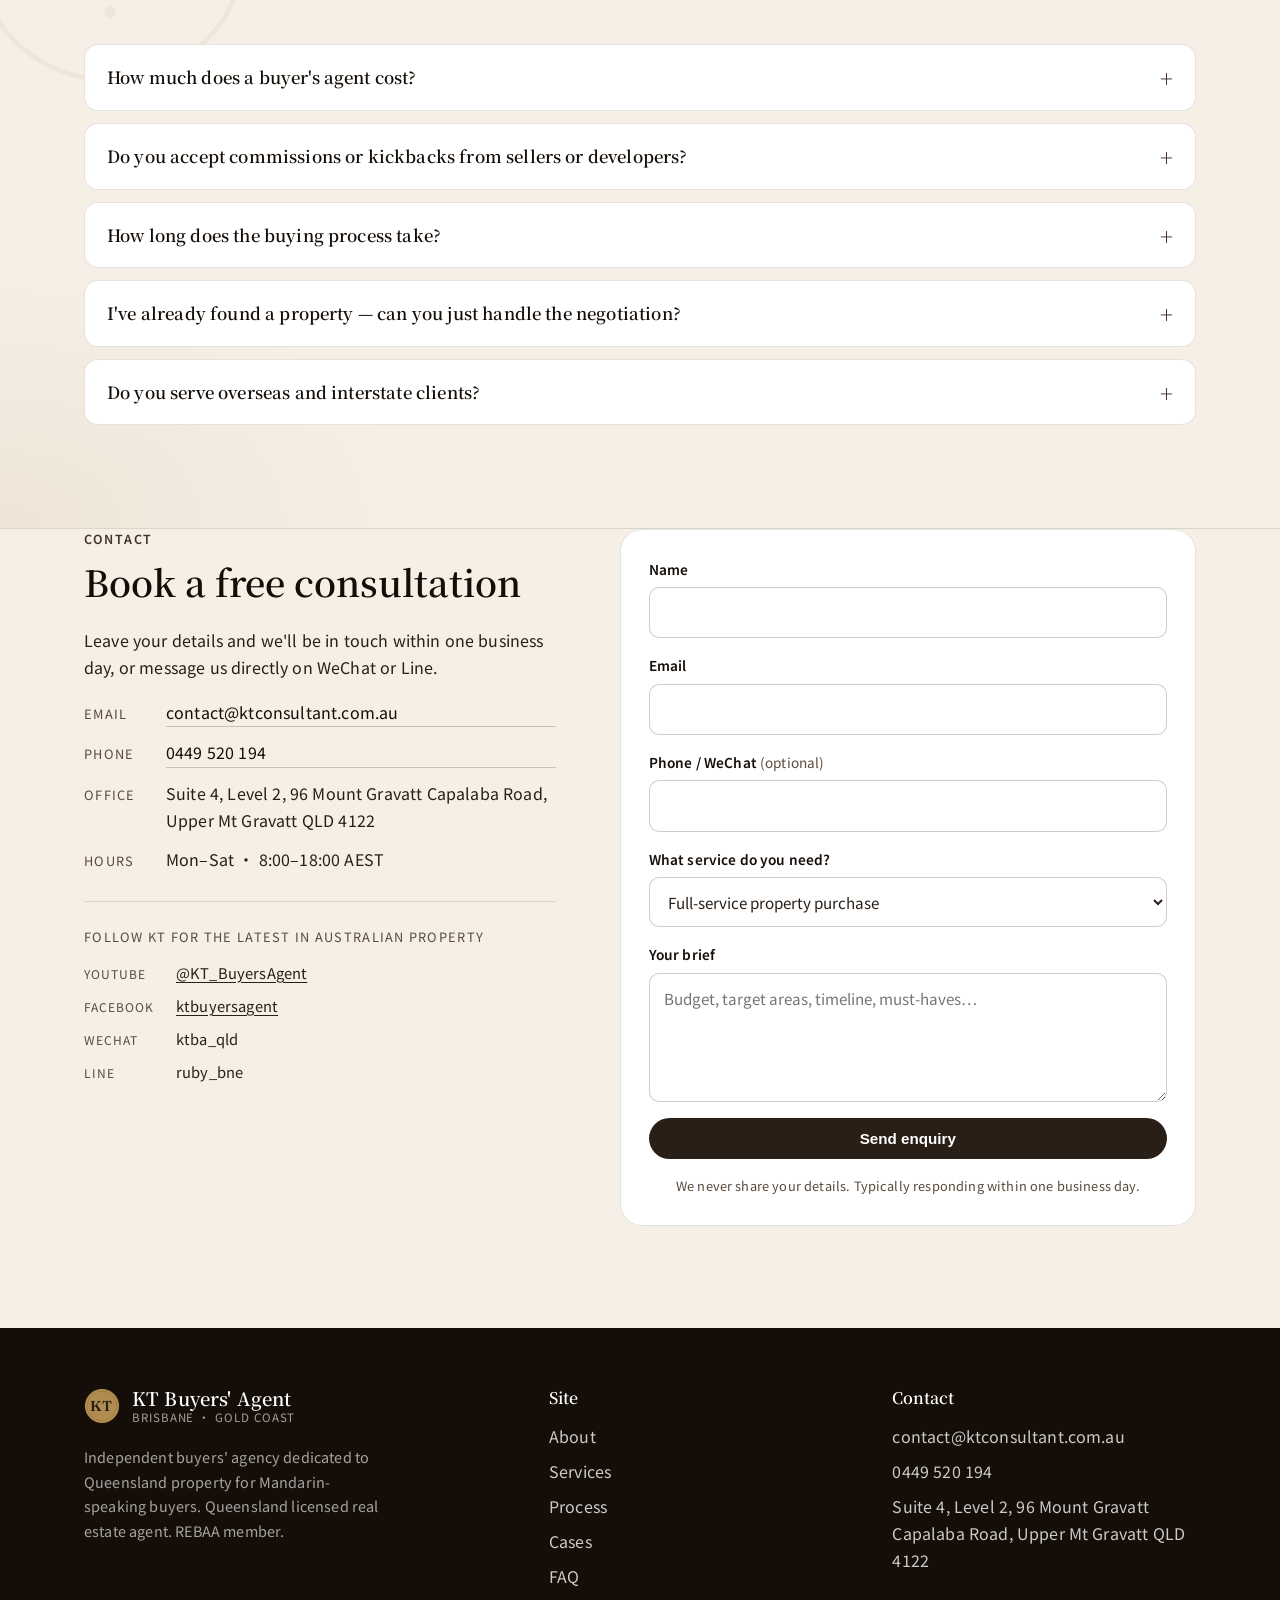
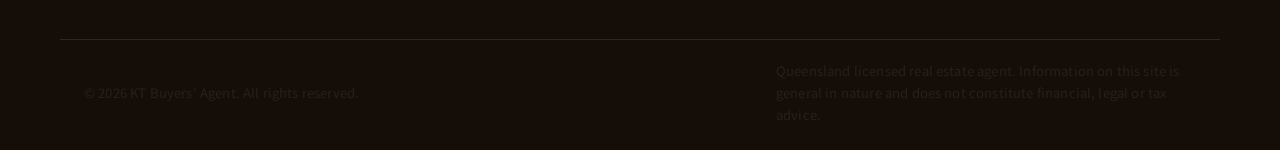
==== commit d74241d5: "Merge branch 'claude/inspiring-lehmann-ed9c90'" ====
--- a/en/index.html
+++ b/en/index.html
@@ -484,52 +484,70 @@
 
         <div class="team-members">
           <article class="team-member">
-            <div class="team-photo">
-              <img src="../assets/team/jacob.jpg" alt="Jacob Zhu — founder of KT Buyers' Agent" loading="lazy" />
+            <div class="team-photo team-photo--cutout team-photo--flip" tabindex="0" aria-label="Jacob Zhu — full bio, hover to view" style="--photo-aspect: 872 / 782">
+              <div class="team-photo-inner">
+                <div class="team-photo-face team-photo-face--front">
+                  <img src="../assets/team/jacob-half.png" alt="Jacob Zhu — director of KT Buyers' Agent" loading="lazy" />
+                </div>
+                <div class="team-photo-face team-photo-face--back">
+                  <p>Jacob graduated from Shanghai Jiao Tong University with a degree in Mechanical Engineering and previously worked at Shanghai Electric. He moved from Shanghai to Australia in 2014 and entered real estate by chance. Over ten years across developers, major agencies and boutique firms, he has grown into a real estate expert with depth across every angle of the market. He is now Director of KT Buyers' Agent and founder of the YouTube channel 雅各布澳洲房产生活, providing outstanding advisory and buyer's agent services to clients purchasing in Queensland.</p>
+                  <p>Jacob and his team are deeply passionate about real estate, available to clients even after hours and on weekends. For years he has shared the latest market insights through his channel, keeping a sharp eye on industry trends and earning a loyal audience along the way.</p>
+                  <p>The team inspects close to a thousand properties each year and participates in hundreds of bids and auctions, having helped more than 50 client groups successfully purchase investment and owner-occupier properties across Queensland — transactions totalling tens of millions of dollars. If you're planning to buy in Queensland but unsure where to start, Jacob's team is your best local buyer's agent choice.</p>
+                </div>
+              </div>
             </div>
             <div class="team-bio">
               <h3>Jacob Zhu</h3>
-              <p class="team-role">Buyer's Agent · Founder</p>
-              <p>Founder of KT. Hundreds of transactions across Brisbane and the Gold Coast over years in the market. Host of the YouTube channel <em>雅各布澳洲房产生活</em>.</p>
+              <p class="team-role">Senior Buyer's Agent</p>
+              <p>Director of KT Buyers' Agent. Ten years deep in the Brisbane and Gold Coast markets, with hundreds of personally-completed transactions. Founder of the YouTube channel <em>雅各布澳洲房产生活</em>.</p>
             </div>
           </article>
 
           <article class="team-member">
-            <div class="team-photo">
-              <img src="../assets/team/kevin.png" alt="Kevin Zhang — buyer's agent" loading="lazy" />
+            <div class="team-photo team-photo--cutout team-photo--flip" tabindex="0" aria-label="Kevin Zhang — full bio, hover to view" style="--photo-aspect: 900 / 849">
+              <div class="team-photo-inner">
+                <div class="team-photo-face team-photo-face--front">
+                  <img src="../assets/team/kevin-half.png" alt="Kevin Zhang — senior buyer's agent" loading="lazy" />
+                </div>
+                <div class="team-photo-face team-photo-face--back">
+                  <p>Kevin is from Shanghai and moved to Australia in 2008. He graduated from QUT with a Bachelor of Accounting and began exploring real estate shortly after — his accounting background giving him a solid financial foundation for the industry. Over seven years he has built deep expertise and a thorough understanding of every layer of the Australian market.</p>
+                  <p>Kevin is primarily active in Brisbane's Southside buyer's agent market — from renting and buying to upgrading owner-occupier homes, the south side has always been his home base. Drawing on years of living locally, he has helped countless buyers invest and settle in the area, with intimate knowledge of each suburb's character, typical housing stock and median prices.</p>
+                  <p>Kevin is committed to helping clients find quality properties through clear communication and a deep understanding of their needs. He always puts the client's interests first, providing personalised buying strategies, and is well-versed in Australian property regulations and processes — delivering comprehensive market analysis and investment advice. His enthusiasm and expertise make him a trusted partner for every client.</p>
+                </div>
+              </div>
             </div>
             <div class="team-bio">
               <h3>Kevin Zhang</h3>
-              <p class="team-role">Buyer's Agent</p>
-              <p>Familiar with every phase of the Queensland market cycle. Earns client trust through rigorous, steady service — alongside you on every critical decision.</p>
+              <p class="team-role">Senior Buyer's Agent</p>
+              <p>Brisbane Southside buyer's agent, deeply rooted in the south-side market. Earns client trust through rigorous, steady service — alongside you on every critical decision.</p>
             </div>
           </article>
 
           <article class="team-member">
-            <div class="team-photo">
-              <img src="../assets/team/ruby.jpg" alt="Ruby Song — buyer's agent" loading="lazy" />
+            <div class="team-photo team-photo--cutout">
+              <img src="../assets/team/ruby-half.png" alt="Ruby Song — senior buyer's agent" loading="lazy" />
             </div>
             <div class="team-bio">
               <h3>Ruby Song</h3>
-              <p class="team-role">Buyer's Agent</p>
-              <p>Senior buyer's agent specialising in first-home buyers and new-migrant families. Inspects over a thousand properties annually with deep knowledge of Brisbane's submarkets.</p>
+              <p class="team-role">Senior Buyer's Agent</p>
+              <p>Brisbane Western buyer's agent, deeply rooted in the western suburbs. Helps dozens of clients settle in each year, with a knack for finding properties that precisely match each buyer's needs.</p>
             </div>
           </article>
 
           <article class="team-member">
-            <div class="team-photo">
-              <img src="../assets/team/nicole.jpg" alt="Nicole Yang — buyer's agent" loading="lazy" />
+            <div class="team-photo team-photo--cutout">
+              <img src="../assets/team/nicole-half.png" alt="Nicole Yang — senior buyer's agent" loading="lazy" />
             </div>
             <div class="team-bio">
               <h3>Nicole Yang</h3>
-              <p class="team-role">Buyer's Agent</p>
-              <p>Background spanning property investment and client relationships. Helps clients make rational decisions in competitive markets through data and judgement.</p>
+              <p class="team-role">Senior Buyer's Agent</p>
+              <p>Focused on investment properties across all areas. Leverages deep local networks to source large volumes of off-market listings — putting buyers ahead before great properties hit the market.</p>
             </div>
           </article>
 
           <article class="team-member">
-            <div class="team-photo">
-              <img src="../assets/team/roy.jpg" alt="Roy Qi — property manager" loading="lazy" />
+            <div class="team-photo team-photo--cutout">
+              <img src="../assets/team/roy-half.png" alt="Roy Qi — property manager" loading="lazy" />
             </div>
             <div class="team-bio">
               <h3>Roy Qi</h3>
@@ -539,8 +557,8 @@
           </article>
 
           <article class="team-member">
-            <div class="team-photo">
-              <img src="../assets/team/kylie.jpg" alt="Kylie Peng — property manager" loading="lazy" />
+            <div class="team-photo team-photo--cutout">
+              <img src="../assets/team/kylie-half.png" alt="Kylie Peng — property manager" loading="lazy" />
             </div>
             <div class="team-bio">
               <h3>Kylie Peng</h3>
